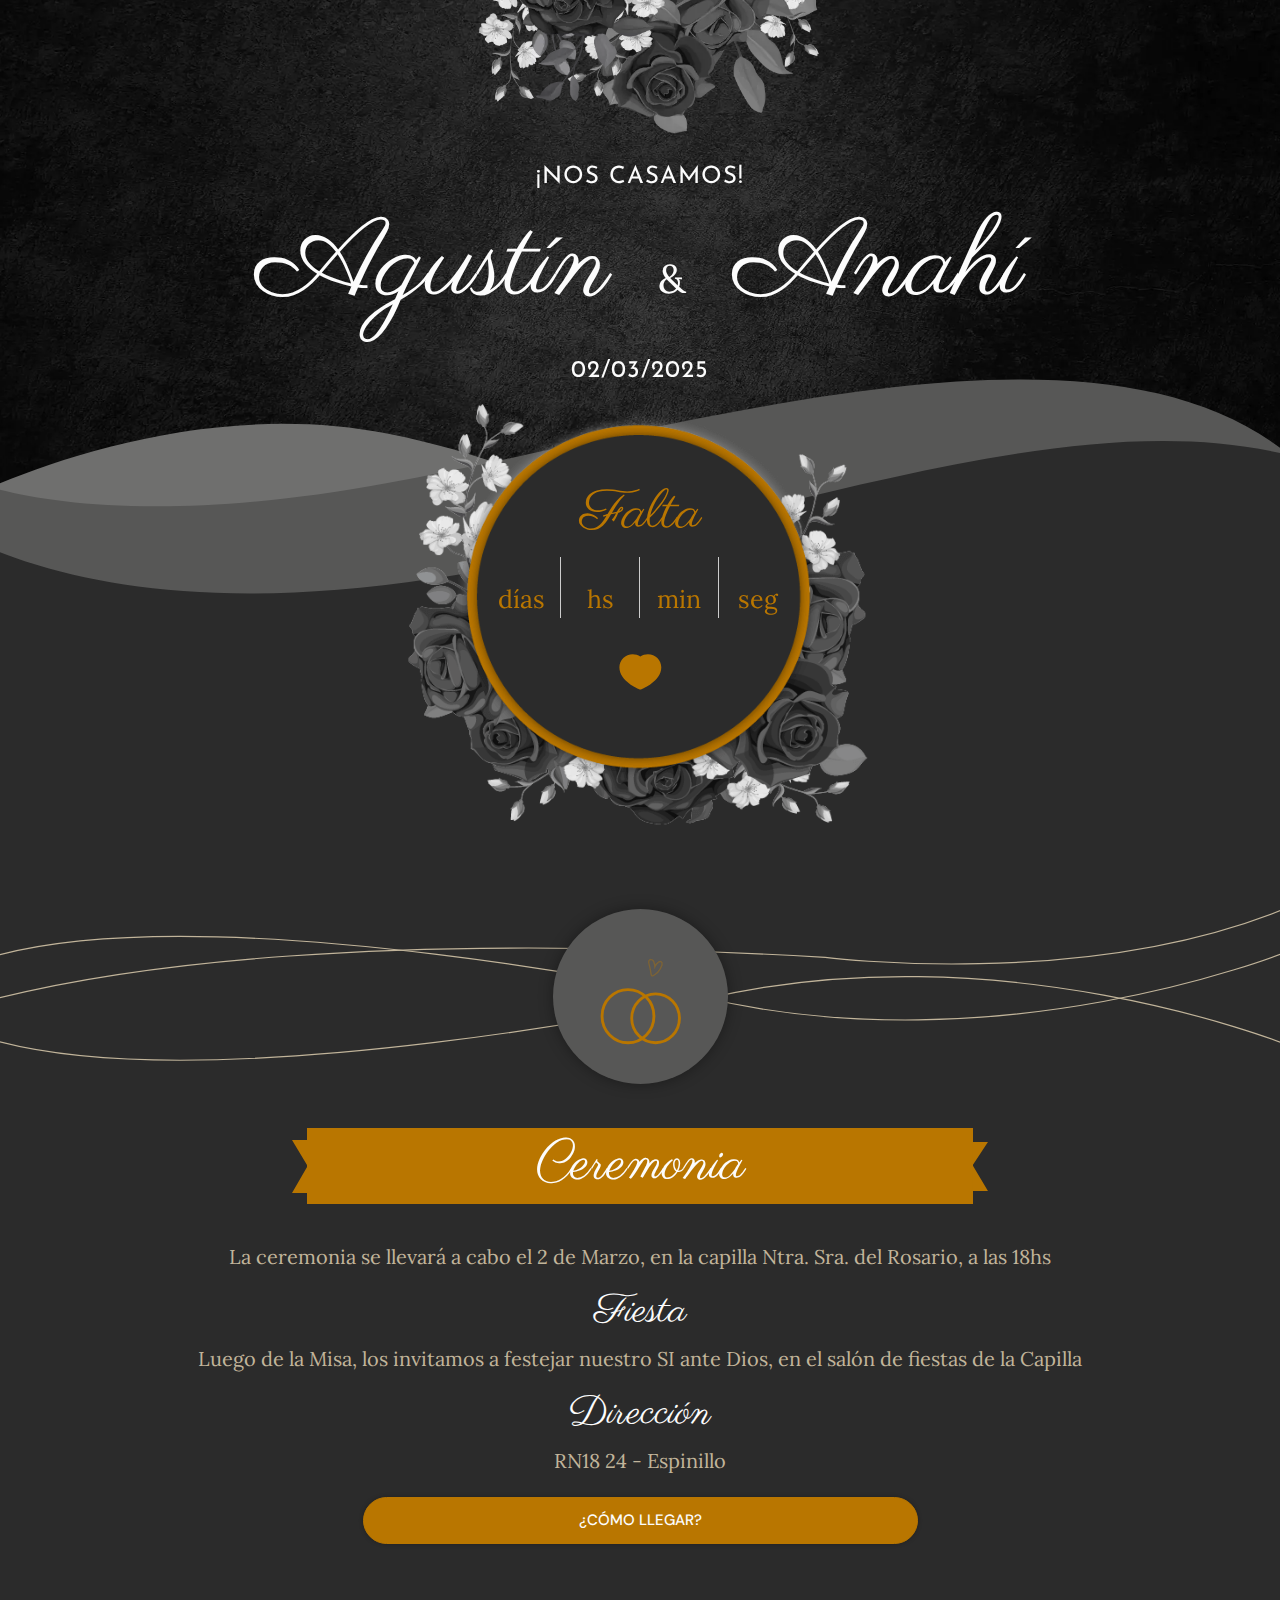
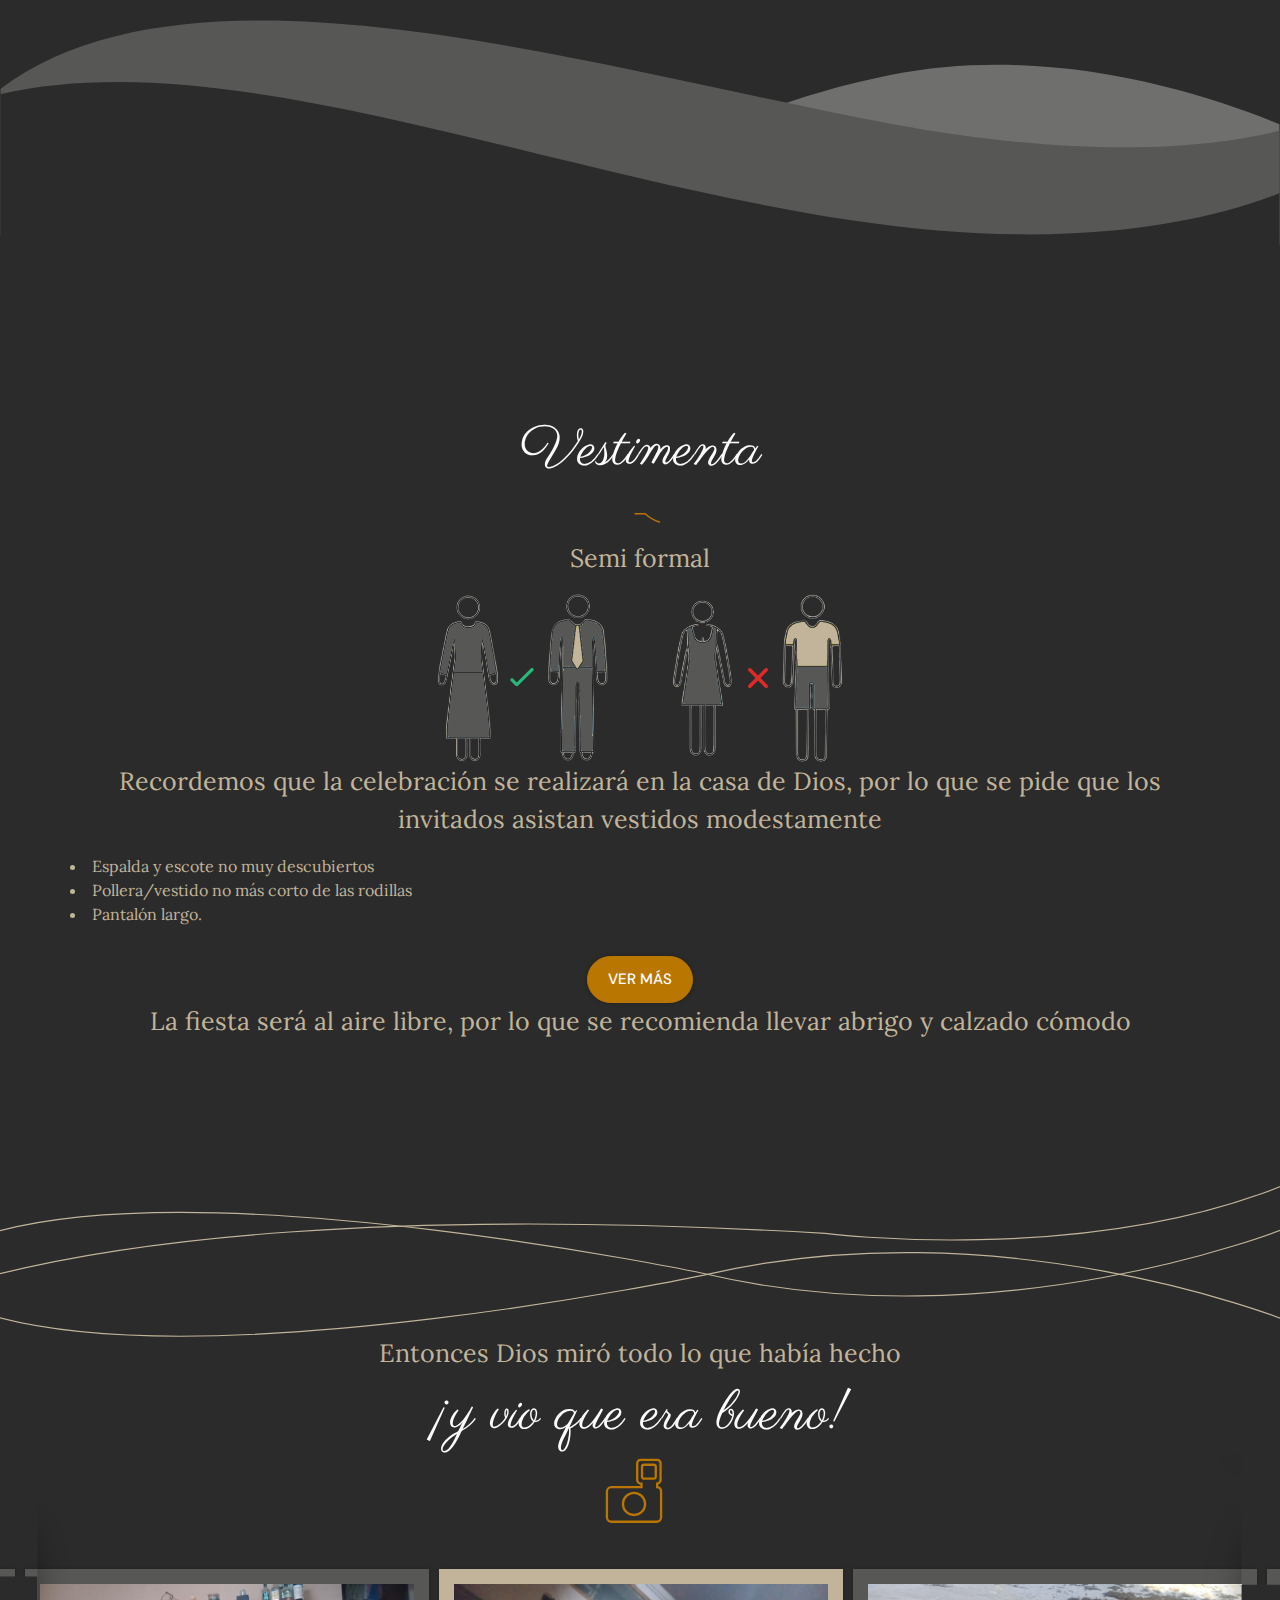
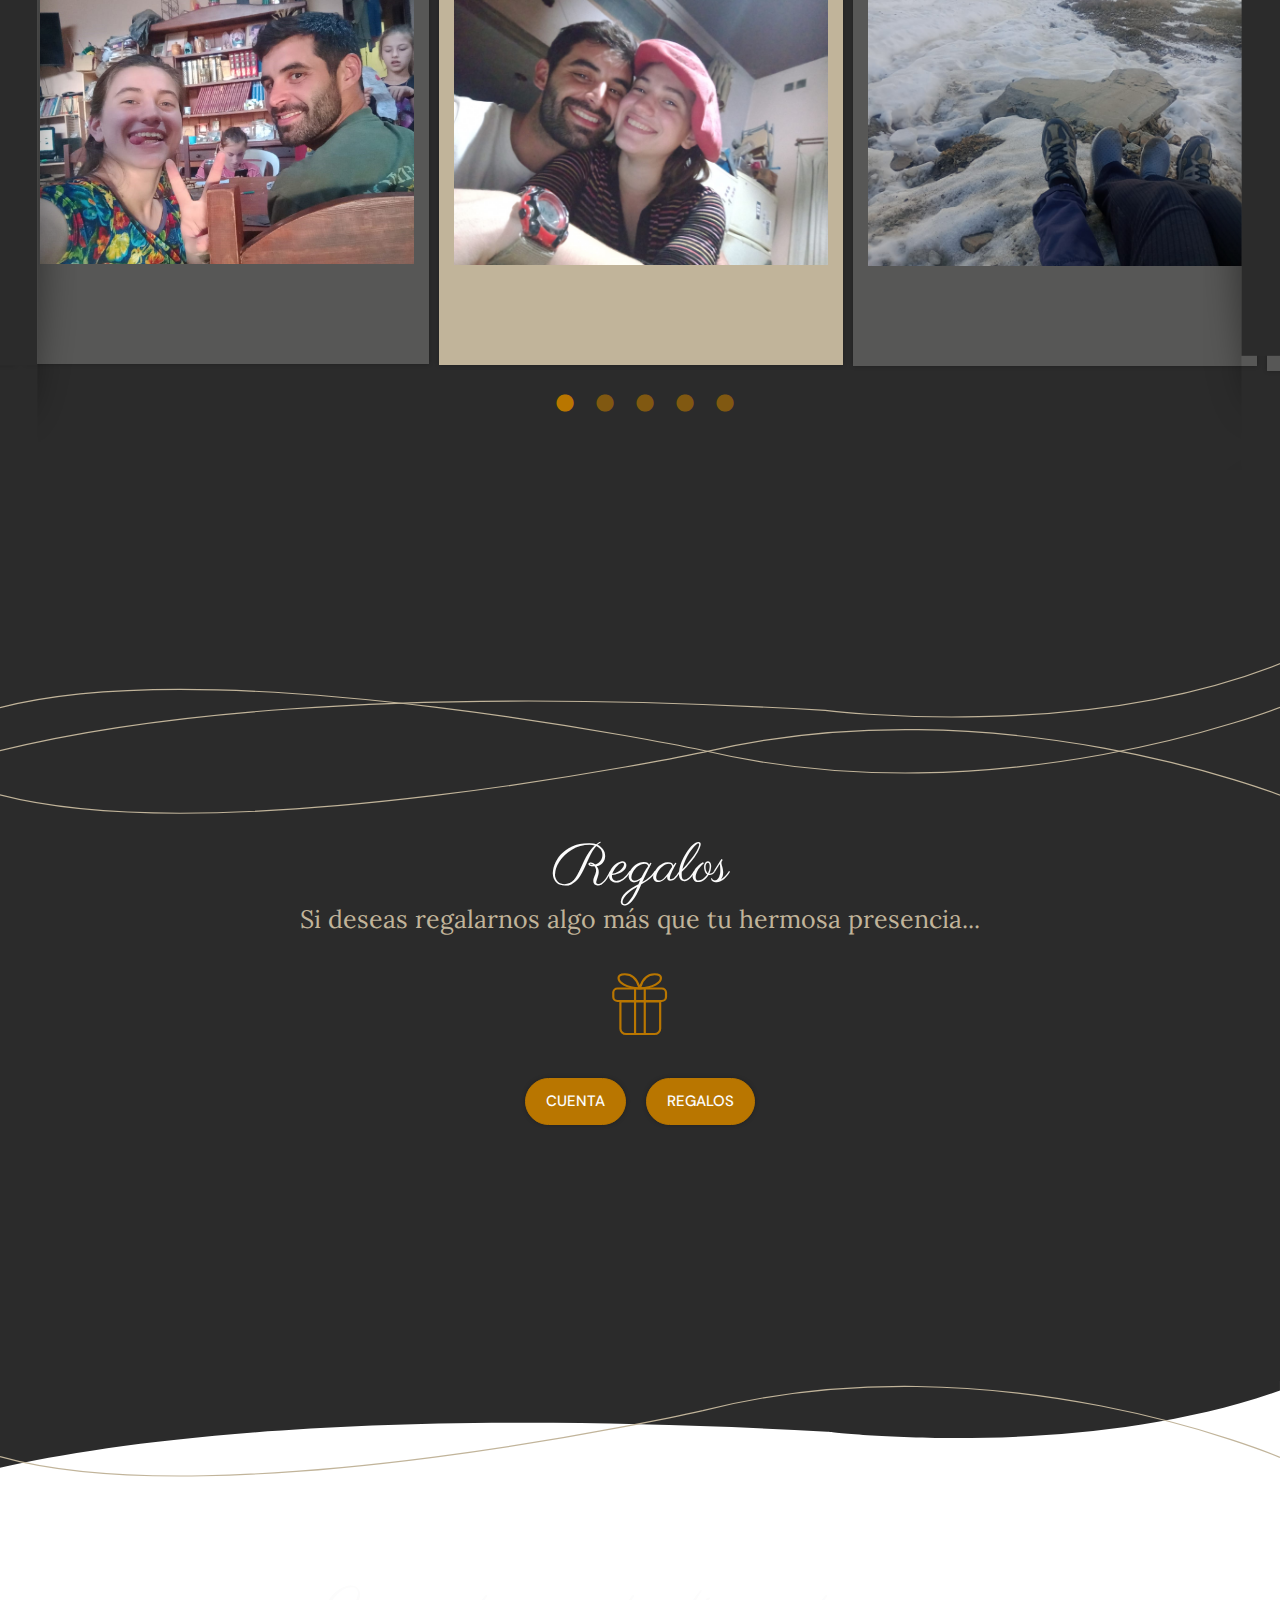
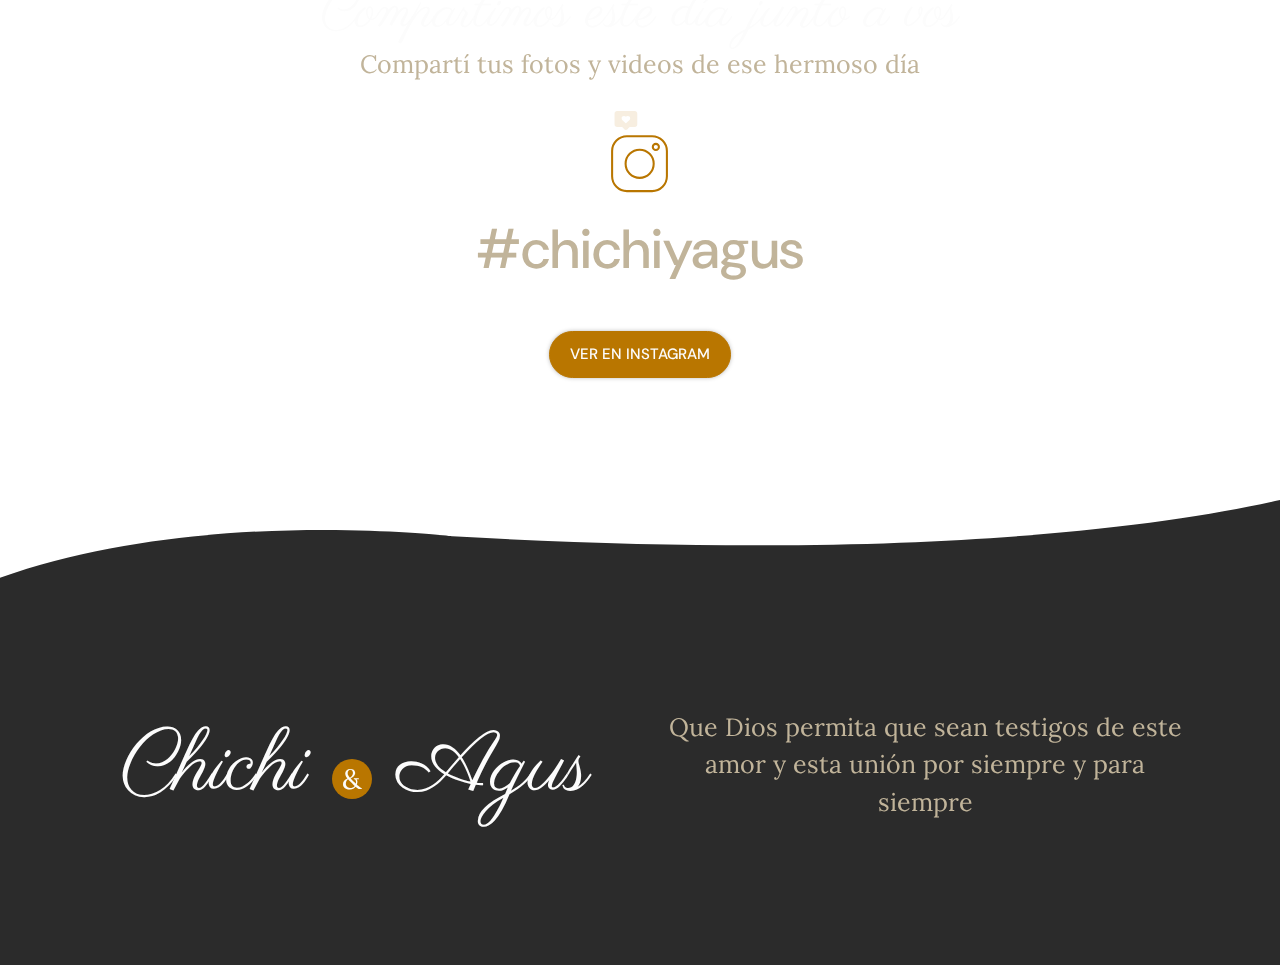
==== index.html @ f6ba988d "primerr commit" ====
<!DOCTYPE html>
<html lang="es-AR">
<meta http-equiv="content-type" content="text/html;charset=UTF-8" />

<head>

  <!-- Head -->
  <meta charset="UTF-8">

  <meta name="viewport" content="width=device-width, initial-scale=1.0, maximum-scale=1.0, user-scalable=0">

  <meta name="robots" content="noindex, nofollow" />

  <meta name="color-scheme" content="light only">

  <title>Casamiento Chichi y Agus</title>



  <!-- Listado de css con version dinamica segun modificacion de archivo -->
  <link rel='stylesheet' href='css/bootstrap.min.css' />
  <link rel='stylesheet' href='css/slick.css' />
  <link rel='stylesheet' href='css/slick-theme.css' />
  <link rel='stylesheet' href='css/jquery.fancybox.min.css' />
  <link rel='stylesheet' href='css/addEvent.css' />
  <link rel='stylesheet' href='css/aos.css' />
  <link rel='stylesheet' href='css/style.css' />
  <link rel='stylesheet' href='css/responsive.css' />

  <!-- Color para navegadores moviles -->
  <meta name="theme-color" content="#B97600">


  <!-- Fonts -->
  <link rel="preconnect" href="https://fonts.googleapis.com/">
  <link rel="preconnect" href="https://fonts.gstatic.com/" crossorigin>
  <link
    href="https://fonts.googleapis.com/css2?family=DM+Sans:wght@500&amp;family=Parisienne&amp;family=Lora&amp;display=swap"
    rel="stylesheet">
    <link href="https://fonts.googleapis.com/css2?family=Josefin+Sans:ital,wght@0,100..700;1,100..700&display=swap" rel="stylesheet">



  <!-- Favicons -->
  <link rel="shortcut icon" href="img/favicon.ico">
  <link rel="icon" sizes="16x16 32x32 64x64"
    href="img/favicon.ico">
  <link rel="icon" type="image/png" sizes="196x196"
    href="img/favicon-192.png">
  <link rel="icon" type="image/png" sizes="160x160"
    href="img/favicon-160.png">
  <link rel="icon" type="image/png" sizes="96x96"
    href="img/favicon-96.png">
  <link rel="icon" type="image/png" sizes="64x64"
    href="img/favicon-64.png">
  <link rel="icon" type="image/png" sizes="32x32"
    href="img/favicon-32.png">
  <link rel="icon" type="image/png" sizes="16x16"
    href="img/favicon-16.png">
  <link rel="apple-touch-icon" href="img/favicon-57.png">
  <link rel="apple-touch-icon" sizes="114x114"
    href="img/favicon-114.png">
  <link rel="apple-touch-icon" sizes="72x72"
    href="https://www.fixdate.io/modelo-invitacion/79/img/faviconit/favicon-72.png">
  <link rel="apple-touch-icon" sizes="144x144"
    href="https://www.fixdate.io/modelo-invitacion/79/img/faviconit/favicon-144.png">
  <link rel="apple-touch-icon" sizes="60x60"
    href="https://www.fixdate.io/modelo-invitacion/79/img/faviconit/favicon-60.png">
  <link rel="apple-touch-icon" sizes="120x120"
    href="https://www.fixdate.io/modelo-invitacion/79/img/faviconit/favicon-120.png">
  <link rel="apple-touch-icon" sizes="76x76"
    href="https://www.fixdate.io/modelo-invitacion/79/img/faviconit/favicon-76.png">
  <link rel="apple-touch-icon" sizes="152x152"
    href="https://www.fixdate.io/modelo-invitacion/79/img/faviconit/favicon-152.png">
  <link rel="apple-touch-icon" sizes="180x180"
    href="https://www.fixdate.io/modelo-invitacion/79/img/faviconit/favicon-180.png">
  <meta name="msapplication-TileColor" content="#FFFFFF">
  <meta name="msapplication-TileImage"
    content="https://www.fixdate.io/modelo-invitacion/79/img/faviconit/favicon-144.png">
  <meta name="msapplication-config"
    content="https://www.fixdate.io/modelo-invitacion/79/img/faviconit/browserconfig.xml">
</head>

<body>



  <!-- Loader -->
  <!-- START PRELOADER AREA-->
  <div class="preloader-area">

    <div class="d-flex justify-content-center align-items-center h-100">
      <div class="loader"></div>
    </div>

  </div>
  <!-- END PRELOADER AREA -->

  <!-- Portada -->
  <section class="portada">

    <picture>
      <source type="image/webp" srcset="img/Grupo01_a.webp">
      <source type="image/png" srcset="img/Grupo01_a.png">
      <img class="adorno adorno-1" data-aos="fade-down" data-aos-delay="300" data-aos-duration="1000"
        data-aos-once="false" src="img/Grupo01_a.png" alt="" loading="lazy">
    </picture>

    <picture>
      <source type="image/webp" srcset="img/Grupo01_b.webp">
      <source type="image/png" srcset="img/Grupo01_b.png">
      <img class="adorno adorno-2" data-aos="fade-down" data-aos-delay="450" data-aos-duration="1000"
        data-aos-once="false" src="img/Grupo01_b.png" alt="" loading="lazy">
    </picture>


    <picture>
      <source type="image/webp" srcset="img/Grupo01_c.webp">
      <source type="image/png" srcset="img/Grupo01_c.png">
      <img class="adorno adorno-3" data-aos="fade-down" data-aos-delay="650" data-aos-duration="1000"
        data-aos-once="false" src="img/Grupo01_c.png" alt="" loading="lazy">
    </picture>



    <div class="container">
      <div class="row d-flex justify-content-center align-items-center">

        <div class="content-portada text-center">


          <div class="box-nombres-fecha-portada">
            <h4 class="nos-casamos" style="margin-bottom: 20px;">
              ¡NOS CASAMOS!
            </h4>
            <!-- <span class="fecha">
              02.03.2025 </span> -->
            <h1>
              Agustín 
              <span>&</span>
              
              Anahí
            </h1>
            <!-- <div class="line"></div> -->
          </div>
          <div class="box-frase-portada">
            <span class="nos-casamos">02/03/2025</span>

          </div>

          <!-- <div class="box-frase-portada">
            <p>
              <img src="img/comilla-apertura.svg" alt=""> <br>

              Un gran poder, <br> conlleva una gran responsabilidad <br>
              
              <img src="img/comilla-cierre.svg" alt="">
            </p>
            <span style="color: white;">Tío Ben</span>
          </div>

          <div class="d-flex justify-content-center align-items-center">
            <div class="flecha-continuar"></div>
          </div> -->

          
        </div>

      </div>

    </div>
    
  </section>
  <!-- Cuenta Regresiva -->

  <section class="cuenta-regresiva">
    
    <div class="container">
      
      <div class="row d-flex justify-content-center align-items-center">
        
        <div class="box-aros d-flex justify-content-center align-items-center">
          
          <div class="box-circulo text-center">

            <span class="falta">Falta</span>

            <div id="reloj" class="reloj">

              <div id="dias" class="reloj-col">
                <span class="number"></span>
                <span class="time">días</span>
              </div>

              <div id="horas" class="reloj-col">
                <span class="number"></span>
                <span class="time">hs</span>
              </div>

              <div id="minutos" class="reloj-col">
                <span class="number"></span>
                <span class="time">min</span>
              </div>

              <div id="segundos" class="reloj-col no-border">
                <span class="number"></span>
                <span class="time">seg</span>
              </div>

              <div class="clearfix"></div>

            </div>


            <div class="d-flex justify-content-center align-items-center">

              <!-- Corazon -->
              <div class="corazon-falta"></div>

            </div>

          </div>
        </div>

      </div>
    </div>
  </section>
  <!-- Ceremonia - Fiesta-->
  <section class="ceremonia-fiesta">

    <picture>
      <source type="image/webp" srcset="img/Grupo02_a.webp">
      <source type="image/png" srcset="img/Grupo02_a.png">
      <img class="adorno adorno-1" data-aos="fade-right" data-aos-delay="300" data-aos-duration="1000"
        data-aos-once="false" src="img/Grupo02_a.png" alt="" loading="lazy">
    </picture>

    <picture>
      <source type="image/webp" srcset="img/Grupo02_b.webp">
      <source type="image/png" srcset="img/Grupo02_b.png">
      <img class="adorno adorno-2" data-aos="fade-right" data-aos-delay="450" data-aos-duration="1000"
        data-aos-once="false" src="img/Grupo02_b.png" alt="" loading="lazy">
    </picture>


    <picture>
      <source type="image/webp" srcset="img/Grupo02_c.webp">
      <source type="image/png" srcset="img/Grupo02_c.png">
      <img class="adorno adorno-3" data-aos="fade-right" data-aos-delay="650" data-aos-duration="1000"
        data-aos-once="false" src="img/Grupo02_c.png" alt="" loading="lazy">
    </picture>


    <div class="container">
      <div class="row">

        <div class="col-md-6 col-ceremonia text-center" style="max-width: 100%; flex: auto;">

          <div class="anim-anillos"></div>

          <br>

          <h3>
            Ceremonia </h3>

          <div class="info-col">

            <div class="info-box">
              <!-- <h6>Día</h6> -->
              <p>La ceremonia se llevará a cabo el 2 de Marzo, en la capilla Ntra. Sra. del Rosario, a las 18hs</p>

              <h6>Fiesta</h6>
              <p>Luego de la Misa, los invitamos a festejar nuestro SI ante Dios, en el salón de fiestas de la Capilla</p>
              
              <h6>Dirección</h6>
              <p>RN18 24 - Espinillo</p>
              <a target="_blank" href="https://maps.app.goo.gl/wssYA6xrcbsL2yEW6" data-evento="Ceremonia" class="boton modal-como-llegar">¿Cómo llegar?</a>
            </div>

          </div>

        </div>

        <!-- <div class=" col-md-6 col-fiesta text-center">

          <div class="anim-fiesta"></div>

          <br>

          <h3>
            Fiesta </h3>

          <div class="info-col">

            <div class="info-box">
              <h6>Día</h6>
              <p>Sábado 15 de Mayo - 20hs</p>
              <a href="#" class="boton addeventatc">
                <span class="nameBtn">Agendar</span>

                <span class="start">2024-10-10 17:20:54</span>
                <span class="end">2024-10-10 17:20:54</span>
                <span class="timezone">America/Argentina/Buenos_Aires</span>
                <span class="title">Boda de Chichi y Agus (Fiesta)</span>
              </a>
            </div>

            <div class="info-box">
              <h6>Lugar</h6>
              <p>Salon de fiestas Avril</p>
              <a href="#" data-evento="Fiesta" class="boton confirmar-asistencia">Confirmar asistencia</a>
            </div>

            <div class="info-box">
              <h6>Dirección</h6>
              <p>Av. Los Reartes 12 - BsAs</p>
              <a href="#" data-evento="Fiesta" class="boton modal-como-llegar">¿Cómo llegar?</a>
            </div>

          </div>

        </div> -->

      </div>
    </div>
  </section>
  <!-- VESTIMENTA -->
  <section class="regalos">

    <!-- <picture>
      <source type="image/webp" srcset="img/Grupo02_a.webp">
      <source type="image/png" srcset="img/Grupo02_a.png">
      <img class="adorno adorno-1" data-aos="fade-right" data-aos-delay="300" data-aos-duration="1000"
        data-aos-once="false" src="img/Grupo02_a.png" alt="" loading="lazy">
    </picture>

    <picture>
      <source type="image/webp" srcset="img/Grupo02_b.webp">
      <source type="image/png" srcset="img/Grupo02_b.png">
      <img class="adorno adorno-2" data-aos="fade-right" data-aos-delay="450" data-aos-duration="1000"
        data-aos-once="false" src="img/Grupo02_b.png" alt="" loading="lazy">
    </picture>

    <picture>
      <source type="image/webp" srcset="img/Grupo02_c.webp">
      <source type="image/png" srcset="img/Grupo02_c.png">
      <img class="adorno adorno-3" data-aos="fade-right" data-aos-delay="650" data-aos-duration="1000"
        data-aos-once="false" src="img/Grupo02_c.png" alt="" loading="lazy">
    </picture> -->

    <div class="container">
      <div class="row text-center d-flex justify-content-center align-items-center">

        <h2 class="title">Vestimenta</h2>
        <div class="w-100">

          <div class="anim-vestuario" style="width: 70px;margin: 5px auto 15px"></div>

        </div>
        <p class="subtitle">Semi formal</p>
          <div  >
            <img  src="img/mujer1.png" alt="" style="max-width: 10%; height: auto;">
            <img class="" src="img/check.svg" alt="" style="width: 40px;">
            <img  src="img/hombre1.png" alt="" style="max-width: 10%; height: auto;">
            
            <img  src="img/mujer2.png" alt="" style="max-width: 10%; height: auto;    margin-left: 60px;">
            <img class="" src="img/cross.svg" alt="" style="width: 40px;">
            <img  src="img/hombre2.png" alt="" style="max-width: 10%; height: auto;">
          </div>
        
        
        <p class="subtitle">Recordemos que la celebración se realizará en la casa de Dios, por lo que se pide que los invitados asistan vestidos modestamente</p>

        <!-- <div class="w-100">

          <div class="anim-vestuario" style="width: 70px;margin: 1px auto 40p"></div>

        </div> -->

        <br>
        <div style="display: contents;">
          <p class="subtitle" style="margin: 0px;display: list-item;list-style: disc;list-style-position: inside; text-align: justify;font-size: 16px;">Espalda y escote no muy descubiertos</p>
          <p class="subtitle" style="margin: 0px;display: list-item;list-style: disc;list-style-position: inside; text-align: justify;font-size: 16px;">Pollera/vestido no más corto de las rodillas</p>
          <p class="subtitle" style="margin: 0px;display: list-item;list-style: disc;list-style-position: inside; text-align: justify;font-size: 16px;">Pantalón largo.</p>
        </div>
        <br>

        <a href="#" class="boton modal-vestuario" style="margin-top: 30px;">Ver más</a>

        <p class="subtitle">La fiesta será al aire libre, por lo que se recomienda llevar abrigo y calzado cómodo
        </p>

      </div>
    </div>
  </section>
  <!-- Galeria-->
  

  <section class="galeria" style="padding-top: 150px; background: url(img/lineas01.svg) center 0 no-repeat var(--color-5);  padding-bottom: 20%;  position: relative;">
    <div class="container">

      <div class="row text-center d-flex justify-content-center align-items-center">

        <div class="content-galeria">

          <p class="subtitle">Entonces Dios miró todo lo que había hecho</p>
          <h2 class="title">¡y vio que era bueno!</h2>

          <div class="anim-galeria"></div>

        </div>

      </div>

    </div>

    <div class="content-fotos">

      <div class="shadow-left"></div>
      <div class="shadow-right"></div>

      <div class="carrusel">

        <div>
          <div class="polaroid">

            <a href="./img/Foto1.jpg" data-fancybox="galeria">
              <img src="./img/Foto1.jpg" alt="">
            </a>

          </div>
        </div>

        <div>
          <div class="polaroid">

            <a href="./img/Foto2.jpg" data-fancybox="galeria">
              <img src="./img/Foto2.jpg" alt="">
            </a>

          </div>
        </div>

        <div>
          <div class="polaroid">

            <a href="./img/Foto3.jpg" data-fancybox="galeria">
              <img src="./img/Foto3.jpg" alt="">
            </a>

          </div>
        </div>

        <div>
          <div class="polaroid">

            <a href="./img/Foto4.jpg" data-fancybox="galeria">
              <img src="./img/Foto4.jpg" alt="">
            </a>

          </div>
        </div>

        <div>
          <div class="polaroid">

            <a href="./img/Foto5.jpg" data-fancybox="galeria">
              <img src="./img/Foto5.jpg" alt="">
            </a>
          </div>
        </div>

      </div>

    </div>

  </section>
  <!-- Fiesta-->
  <!-- <section class="fiesta">

    <div class="container">
      <div class="row text-center d-flex justify-content-center align-items-center">


        <div class="col-md-12">
          <h2 class="title">Fiesta</h2>
          <p class="subtitle">Hagamos juntos una fiesta épica. Aquí algunos detalles a tener en cuenta.</p>
        </div>


        Canciones
        <div class="col-md-4 item-fiesta">


          <picture>
            <source type="image/webp" srcset="https://www.fixdate.io/modelo-invitacion/79/img/Grupo03.webp">
            <source type="image/png" srcset="https://www.fixdate.io/modelo-invitacion/79/img/Grupo03.png">
            <img class="adorno adorno-1" data-aos="fade-up" data-aos-delay="300" data-aos-duration="1000"
              data-aos-once="false" src="https://www.fixdate.io/modelo-invitacion/79/img/Grupo03.png" alt=""
              loading="lazy">
          </picture>


          <div class="w-100 content-item-fiesta d-flex flex-column justify-content-between align-items-center">



            <h3>Música</h3>

            <div class="d-flex justify-content-center align-items-center content-anim-fiesta">
              <div class="anim-musica"></div>
            </div>


            <p>
              ¿Cuál es la canción que no debe faltar en la PlayList de la fiesta? </p>

            <a href="#" class="boton sugerir-cancion">Sugerir canción</a>


          </div>

        </div>




        
        <div class="col-md-4 item-fiesta">

          <div class="w-100 content-item-fiesta d-flex flex-column justify-content-between align-items-center">

            <h3>Dress Code</h3>

            <div class="d-flex justify-content-center align-items-center content-anim-fiesta">
              <div class="anim-vestuario"></div>
            </div>

            <p>
              Una orientación para <br> tu vestuario </p>

            <a href="#" class="boton modal-vestuario">
              Ver más </a>

          </div>

        </div>




        
        <div class="col-md-4 item-fiesta">

          <div class="w-100 content-item-fiesta d-flex flex-column justify-content-between align-items-center">

            <h3>Tips y Notas</h3>


            <div class=" d-flex justify-content-center align-items-center content-anim-fiesta">
              <div class="anim-tips"></div>
            </div>


            <p>
              Información adicional <br> para tener en cuenta </p>


            <a href="#" class="boton  modal-tips">
              + Info </a>

          </div>

        </div>

      </div>
    </div>
  </section> -->

  
  <!-- Regalos-->
  <section class="regalos" style="background: url(img/lineas01.svg) center 0 no-repeat var(--color-5);  padding-bottom: 20%;  position: relative;">
    <picture>
      <source type="image/webp" srcset="img/Grupo02_a.webp">
      <source type="image/png" srcset="img/Grupo02_a.png">
      <img class="adorno adorno-1" data-aos="fade-right" data-aos-delay="300" data-aos-duration="1000"
        data-aos-once="false" src="img/Grupo02_a.png" alt="" loading="lazy">
    </picture>

    <picture>
      <source type="image/webp" srcset="img/Grupo02_b.webp">
      <source type="image/png" srcset="img/Grupo02_b.png">
      <img class="adorno adorno-2" data-aos="fade-right" data-aos-delay="450" data-aos-duration="1000"
        data-aos-once="false" src="img/Grupo02_b.png" alt="" loading="lazy">
    </picture>


    <picture>
      <source type="image/webp" srcset="img/Grupo02_c.webp">
      <source type="image/png" srcset="img/Grupo02_c.png">
      <img class="adorno adorno-3" data-aos="fade-right" data-aos-delay="650" data-aos-duration="1000"
        data-aos-once="false" src="img/Grupo02_c.png" alt="" loading="lazy">
    </picture>


    <div class="container">
      <div class="row text-center d-flex justify-content-center align-items-center">

        <h2 class="title">Regalos</h2>
        <p class="subtitle">Si deseas regalarnos algo más que tu hermosa presencia...</p>

        <div class="w-100">

          <div class="anim-regalos"></div>

        </div>

        <br>

        <a href="#" style="margin-right: 10px;" class="boton modal-cuenta">Cuenta</a> <a style="margin-left: 10px;" href="#" class="boton modal-regalos">Regalos</a>

      </div>
    </div>
  </section>
  <!-- Instagram-->
  <section class="instagram">


    <div class="container">
      <div class="row text-center d-flex justify-content-center align-items-center">

        <h2 class="title">Compartimos este día junto a vos</h2>
        <p class="subtitle">Compartí tus fotos y videos de ese hermoso día</p>

        <div class="w-100">

          <div class="anim-instagram"></div>

        </div>

        <div class="w-100">

          <a target="_blank" href="https://www.instagram.com/" class="hashtag">#chichiyagus</a>

        </div>

        <br>

        <a target="_blank" href="https://www.instagram.com/" class="boton">Ver en Instagram</a>

      </div>
    </div>
  </section>
  <!-- Footer-->
  <section class="footer">
    <div class="container">

      <div class="row">

        <div class="col-md-6 col-nombres-footer d-flex justify-content-end align-items-center">
          <h4>
            Chichi <span>&</span>
            Agus </h4>
            
        </div>

        <div class="col-md-6 col-acciones-footer d-flex justify-content-center align-items-center">
          <p class="subtitle" style="text-align: center">Que Dios permita que sean testigos de este amor y esta unión por siempre y para siempre
          </p>

        </div>

      </div>

    </div>
  </section>
  



  
  <!-- Modal vestuario-->
  <div id="modalVestuario" class="modal modal-card fade" tabindex="-1">
    <div class="modal-dialog modal-md modal-dialog-centered" style="min-height: calc(100% - -0.5rem)!important;">
      <div class="modal-content">

        <div class="img-top-modal d-flex justify-content-center align-items-start">

          <!-- Adornos -->
          <picture>
            <source type="image/webp" srcset="img/Grupo04.webp">
            <source type="image/png" srcset="img/Grupo04.png">
            <img class="adorno adorno-1" src="img/Grupo04.png" alt=""
              loading="">
          </picture>


          <button type="button" class="close" data-dismiss="modal" aria-label="Close">
            <span aria-hidden="true">&times;</span>
          </button>

          <div class="modal-icon">
            <img class="" src="img/vestuario.svg" alt="">
          </div>


        </div>



        <div >

          <h5 class="modal-title">Vestimenta</h5>

        </div>

        <div>

          <p>Una orientación para tu vestimenta</p>

        </div>
        <!-- <div class="slideshow-container"> -->
    
        <!-- <div class="mySlides">
          <img src="./img/vestimenta1.jpg" style="width:100%">
        </div>
        
        <div class="mySlides">
          <img src="./img/vestimenta2.jpg" style="width:100%">
        </div>
        
        <div class="mySlides">
          <img src="./img/vestimenta3.jpg" style="width:100%">
        </div>
        
        <a class="prev" onclick="plusSlides(-1)" style="display: ruby-text;color: white;">❮</a>
        <a class="next" onclick="plusSlides(1)" style="color: white;">❯</a>
        
        </div>
        <br>
        
        <div style="text-align:center">
          <span class="dot" onclick="currentSlide(1)"></span> 
          <span class="dot" onclick="currentSlide(2)"></span> 
          <span class="dot" onclick="currentSlide(3)"></span> 
        </div> -->

        <div class="carousel">
          <div class="carousel-images" id="carouselImages">
            <img src="./img/vestimenta1.jpg" alt="Imagen 1">
            <img src="./img/vestimenta2.jpg" alt="Imagen 2">
            <img src="./img/vestimenta3.jpg" alt="Imagen 3">
          </div>
          <button class="carousel-btn prev" onclick="prevSlide()">&#10094;</button>
          <button class="carousel-btn next" onclick="nextSlide()">&#10095;</button>
        </div>
			
			<script>
			  const carouselImages = document.getElementById('carouselImages');
        const totalImages = carouselImages.children.length;
        let currentIndex = 0;
        let autoSlideInterval;

        // Función para mostrar la imagen actual
        function updateSlide() {
          carouselImages.style.transform = `translateX(-${currentIndex * 100}%)`;
        }

        // Función para ir a la siguiente imagen
        function nextSlide() {
          currentIndex = (currentIndex + 1) % totalImages;
          updateSlide();
          resetAutoSlide();
        }

        // Función para ir a la imagen anterior
        function prevSlide() {
          currentIndex = (currentIndex - 1 + totalImages) % totalImages;
          updateSlide();
          resetAutoSlide();
        }

        // Configurar el auto-cambio cada 3 segundos
        function autoSlide() {
          autoSlideInterval = setInterval(nextSlide, 2000);
        }

        // Reiniciar el auto-cambio cuando se usa la navegación manual
        function resetAutoSlide() {
          clearInterval(autoSlideInterval);
          autoSlideInterval = setTimeout(autoSlide, 2000);
        }

        // Iniciar el auto-cambio cuando se carga la página
        window.onload = () => {
          autoSlide();
        };
			</script>
			<style>

				body {font-family: Verdana, sans-serif; margin:0}
				.mySlides {display: none}
				img {vertical-align: middle;}
				
				/* Slideshow container */
				.slideshow-container {
				  max-width: 1000px;
				  position: relative;
				  margin: auto;
				}
				
				/* Next & previous buttons */
				.prev, .next {
				  cursor: pointer;
				  position: absolute;
				  top: 50%;
				  width: auto;
				  padding: 16px;
				  margin-top: -22px;
				  color: white;
				  font-weight: bold;
				  font-size: 18px;
				  transition: 0.6s ease;
				  border-radius: 0 3px 3px 0;
				  user-select: none;
				}
				
				/* Position the "next button" to the right */
				.next {
				  right: 0;
				  border-radius: 3px 0 0 3px;
				}
				
				/* On hover, add a black background color with a little bit see-through */
				.prev:hover, .next:hover {
				  background-color: rgba(0,0,0,0.8);
				}
				
				
				/* The dots/bullets/indicators */
				.dot {
				  cursor: pointer;
				  height: 15px;
				  width: 15px;
				  margin: 0 2px;
				  background-color: #bbb;
				  border-radius: 50%;
				  display: inline-block;
				  transition: background-color 0.6s ease;
				}
				
				.active, .dot:hover {
				  background-color: #717171;
				}
				
				/* Fading animation */
				.fade {
				  animation-name: fade;
				  animation-duration: 1.5s;
				}
				
				@keyframes fade {
				  from {opacity: .4} 
				  to {opacity: 1}
				}
				
				/* On smaller screens, decrease text size */
				@media only screen and (max-width: 300px) {
				  .prev, .next,.text {font-size: 11px}
				}
				</style>

        <div class="modal-footer"></div>


      </div>
    </div>
  </div>
  
  <!-- Modal cuenta-->
  <div id="modalCuenta" class="modal modal-card fade" tabindex="-1">
    <div class="modal-dialog modal-md modal-dialog-centered">
      <div class="modal-content">

        <div class="img-top-modal d-flex justify-content-center align-items-start">

          <!-- Adornos -->
          <picture>
            <source type="image/webp" srcset="img/Grupo04.webp">
            <source type="image/png" srcset="img/Grupo04.png">
            <img class="adorno adorno-1" src="img/Grupo04.png" alt=""
              loading="">
          </picture>


          <button type="button" class="close" data-dismiss="modal" aria-label="Close">
            <span aria-hidden="true">&times;</span>
          </button>

          <div class="modal-icon">
            <img class="" src="img/regalos.svg" alt="">
          </div>

        </div>



        <div class="modal-header">

          <h5 class="modal-title">Cuenta</h5>

        </div>

        <div class="modal-body">
          <p>Germán Agustín Figueroa</p>
          <p>CVU: 0000003100026314248813</p>
          <p>Alias: FigueroaAgu</p>
          <p>CUIT/CUIL: 20405636108</p>
          <p>Mercado Pago</p>
          
        </div>

        <div class="modal-footer">
          <p>Muchas Gracias!</p>
        </div>


      </div>
    </div>
  </div>

  <!-- Modal regalos-->
  <div id="modalRegalos" class="modal modal-card fade" tabindex="-1">
    <div class="modal-dialog modal-md modal-dialog-centered" style="min-height: 120%!important;">
      <div class="modal-content">

        <div class="img-top-modal d-flex justify-content-center align-items-start">

          <!-- Adornos -->
          <picture>
            <source type="image/webp" srcset="img/Grupo04.webp">
            <source type="image/png" srcset="img/Grupo04.png">
            <img class="adorno adorno-1" src="img/Grupo04.png" alt=""
              loading="">
          </picture>


          <button type="button" class="close" data-dismiss="modal" aria-label="Close">
            <span aria-hidden="true">&times;</span>
          </button>

          <div class="modal-icon">
            <img class="" src="img/regalos.svg" alt="">
          </div>

        </div>



        <div class="modal-header">

          <p>Compartimos con ustedes esta lista de elementos que necesitamos para nuestro hogar. Aunque tenemos algunas preferencias de colores y estilos, confiamos en su buen gusto. Cualquier regalo será bienvenido y apreciado.</p>

        </div>

        <div class="modal-body">
          <!-- <div class="galleria-regalos">
            <a href="https://www.mercadolibre.com.ar/lavarropas-automatico-codini-ecowash-6010-inverter-6kgs-color-gris/p/MLA34121480#polycard_client=search-nordic&wid=MLA1693835446&sid=search&searchVariation=MLA34121480&position=6&search_layout=stack&type=product&tracking_id=f5f3fbe3-612e-46f2-b6b5-1254161f8c60" target="_blank" class="galleria-regalos-item">
              <img src="https://http2.mlstatic.com/D_NQ_NP_823035-MLA74718993100_032024-O.webp" alt="Imagen 1">
            </a>
            <a href="https://www.mercadolibre.com.ar/heladera-inverter-no-frost-midea-multi-door-470lts-color-inox/p/MLA19879254#polycard_client=search-nordic&wid=MLA1274267691&sid=search&searchVariation=MLA19879254&position=3&search_layout=stack&type=product&tracking_id=78a7459f-b0a8-4d19-8100-b506c73d45e6" target="_blank" class="galleria-regalos-item">
              <img src="https://http2.mlstatic.com/D_Q_NP_2X_753294-MLU75209236936_032024-V.webp" alt="Imagen 2">
            </a>
            <a href="https://articulo.mercadolibre.com.ar/MLA-619573247-box-6-cajones-base-somier-cajonera-cama-fabrica--_JM#polycard_client=search-nordic&position=51&search_layout=grid&type=item&tracking_id=3175adcf-56e4-4ce1-9d1c-3b869bc5e5f4" target="_blank" class="galleria-regalos-item">
              <img src="https://http2.mlstatic.com/D_Q_NP_2X_859623-MLA74040845987_012024-E.webp" alt="Imagen 3">
            </a>
            <a href="https://www.mercadolibre.com.ar/licuadora-3-hp-profesional-turboblender-76-jarra-2-lts-1500w-color-blanco/p/MLA6067541?pdp_filters=item_id:MLA921215050#wid=MLA921215050&sid=search&is_advertising=true&searchVariation=MLA6067541&position=2&search_layout=stack&type=pad&tracking_id=e27c23ab-e891-40f0-b7b0-5b778db804da&is_advertising=true&ad_domain=VQCATCORE_LST&ad_position=2&ad_click_id=YWMwMjBlNjUtMDM3OC00YmNhLTgyODktNDkxMDg1NDE4YmE5" target="_blank" class="galleria-regalos-item">
              <img src="https://http2.mlstatic.com/D_NQ_NP_852651-MLA47395159593_092021-O.webp" alt="Imagen 4">
            </a>
            <a href="https://articulo.mercadolibre.com.ar/MLA-1384718673-juego-vajilla-completo-x42-platos-compoteras-vasos-cubiertos-_JM?searchVariation=178565372410#polycard_client=search-nordic&searchVariation=178565372410&position=23&search_layout=grid&type=item&tracking_id=0c25b566-6840-487f-8cea-7f32210d3ed7" target="_blank" class="galleria-regalos-item">
              <img src="https://http2.mlstatic.com/D_Q_NP_2X_799969-MLA71262114954_082023-E.webp" alt="Imagen 5">
            </a>
            <a href="https://www.mercadolibre.com.ar/cafetera-express-digital-atma-pro-ceat5403gp-15-l/p/MLA27953621#polycard_client=search-nordic&wid=MLA1395508941&sid=search&searchVariation=MLA27953621&position=4&search_layout=stack&type=product&tracking_id=d83cb876-7a67-4bdb-8dc6-badd70175bdd" target="_blank" class="galleria-regalos-item">
              <img src="https://http2.mlstatic.com/D_NQ_NP_806406-MLU72892501896_112023-O.webp" alt="Imagen 6">
            </a>
           
          </div> -->
          <div class="lista-regalos" id="lista-regalos"></div>
        </div>

        <div class="modal-footer">
          <p>Muchas Gracias!</p>
        </div>


      </div>
    </div>
  </div>
  <!-- SCRIPTS LISTA DE REGALOS -->
  <script>
    // Función para cargar y mostrar los artículos desde el JSON
    async function loadRegalos() {
      try {
        // Cargar el archivo JSON
        const response = await fetch('regalos.json');
        const regalos = await response.json();

        // Seleccionar el contenedor donde se añadirán los artículos
        const listaDeRegalos = document.getElementById('lista-regalos');

        // Generar el HTML para cada artículo
        regalos.forEach(item => {
          const regaloElement = document.createElement('div');
          regaloElement.classList.add('regalo');

          regaloElement.innerHTML = `
		  	<a href="${item.url}" target="_blank">
            	<img src="${item.imagen}">
			</a>
            <div class="regalo-content">
              <p>${item.descripcion}</p>
            </div>
          `;

          // Añadir el artículo al contenedor
          listaDeRegalos.appendChild(regaloElement);
        });
      } catch (error) {
        console.error('Error al cargar los regalos:', error);
      }
    }

	// Llamar a la función al cargar la página
	document.addEventListener('DOMContentLoaded', loadRegalos);
  </script>

  <!-- Scripts -->
  <!-- Varaibles para JS desde config -->
  <script>
    // Idioma
    var langJs = "es"
    // Idioma js en MODELO e INVITACION
    var langJsVariante = "es-AR";

    // Mapas
    var latitudCeremonia = -31.787110082877295;
    var longitudCeremonia = -60.31040023797139;


  </script>


  <!-- Idioma por defecto js -->
  <script>
    var langDefault = 'es-AR';
  </script>



  <!-- // Consulto tipo de dispositivo -->
  <script>
    if (screen.width<=600) {
      var device = 'mobile';
    } else {
      var device = 'desktop';
    }
  </script>



  <!-- Lottie -->
  <script src="js/lottie_svg.min.js"></script>


  <!-- Animacion loader -->
  <script>
    let svgContainerLoader = document.querySelector('.loader');

    let animLoader = bodymovin.loadAnimation({
      wrapper: svgContainerLoader,
      animType: 'svg',
      loop: true,
      path: "img/loader.json"
    });
  </script>



  <!-- Soporte WEBP -->
  <script>
    function support_format_webp() {
      var elem = document.createElement('canvas');

      if (!!(elem.getContext && elem.getContext('2d'))) {
        // was able or not to get WebP representation
        return elem.toDataURL('image/webp').indexOf('data:image/webp') == 0;
      } else {
        // very old browser like IE 8, canvas not supported
        return false;
      }
    }
  </script>



  <!-- Listado de js con version dinamica segun modificacion de archivo -->
  <script type='text/javascript'
    src='js/es-AR.js'></script>
  <script type='text/javascript'
    src='js/jquery-3.5.1.min.js'></script>
  <script type='text/javascript' src='js/jquery.cookie.js'></script>
  <script type='text/javascript'
    src='js/noframework.waypoints.min.js'></script>
  <script type='text/javascript'
    src='js/parallax.min.js'></script>
  <script type='text/javascript'
    src='js/popper.min.js'></script>
  <script type='text/javascript'
    src='js/bootstrap.min.js'></script>
  <script type='text/javascript'
    src='js/slick.min.js'></script>
  <script type='text/javascript'
    src='js/jquery.fancybox.min.js'></script>
  <script type='text/javascript' src='js/aos.js'></script>
  <script type='text/javascript' src='js/scripts.js'></script>


  <!-- Loader -->
  <script>
    var prealoaderOption = $(window);

    prealoaderOption.on("load", function () {

      var preloader = $('.loader');
      var preloaderArea = $('.preloader-area');

      preloader.fadeOut(500);
      preloaderArea.delay(100).fadeOut(500);

      // Detengo animacion loader
      animLoader.destroy();

      // Cargo animacion AOS
      setTimeout(function () {
        AOS.init();
      }, 100);

    });
  </script>



  <!-- Animacion Cuenta Regresiva-->
  <script>
    let svgContainerCorazonFalta = document.querySelector('.corazon-falta');

    let animCorazonFalta = bodymovin.loadAnimation({
      wrapper: svgContainerCorazonFalta,
      animType: 'svg',
      loop: true,
      path: "img/cuenta-regresiva.json"
    });
  </script>



  <!-- Animacion Ceremonia -->
  <script>
    let svgContainerAnillos = document.querySelector('.anim-anillos');

    let animAnillos = bodymovin.loadAnimation({
      wrapper: svgContainerAnillos,
      animType: 'svg',
      loop: true,
      path: "img/ceremonia.json"
    });

    animAnillos.play();
  </script>


  <!-- Animacion Galeria -->
  <script>
    let svgContainerGaleria = document.querySelector('.anim-galeria');

    let animGaleria = bodymovin.loadAnimation({
      wrapper: svgContainerGaleria,
      animType: 'svg',
      loop: true,
      path: "img/galeria.json"
    });

    animGaleria.play();
  </script>



  <!-- Animacion Vestuario -->
  <script>
    let svgContainerVestuario = document.querySelector('.anim-vestuario');

    let animVestuario = bodymovin.loadAnimation({
      wrapper: svgContainerVestuario,
      animType: 'svg',
      loop: true,
      path: "img/vestuario.json"
    });

    animVestuario.play();
  </script>




  <!-- Animacion Fiesta -->
  <script>
    let svgContainerFiesta = document.querySelector('.anim-fiesta');

    let animFiesta = bodymovin.loadAnimation({
      wrapper: svgContainerFiesta,
      animType: 'svg',
      loop: true,
      path: "img/fiesta.json"
    });

    animFiesta.play();
  </script>


  <!-- Animacion Regalos -->
  <script>
    let svgContainerRegalos = document.querySelector('.anim-regalos');

    let animRegalos = bodymovin.loadAnimation({
      wrapper: svgContainerRegalos,
      animType: 'svg',
      loop: true,
      path: "img/regalos.json"
    });

    animRegalos.play();
  </script>



  <!-- Animacion Instagram -->
  <script>
    let svgContainerInstagram = document.querySelector('.anim-instagram');

    let animInstagram = bodymovin.loadAnimation({
      wrapper: svgContainerInstagram,
      animType: 'svg',
      loop: true,
      path: "img/instagram.json"
    });

    animInstagram.play();
  </script>


  <!-- Opciones Carrusel Galeria -->
  <script>
    $('.carrusel').slick({
      lazyLoad: 'ondemand',
      autoplay: true,
      autoplaySpeed: 2000,
      centerMode: true,
      dots: true,
      centerPadding: '20px',
      slidesToShow: 3,
      prevArrow: false,
      nextArrow: false,
      responsive: [{
        breakpoint: 768,
        settings: {
          arrows: false,
          centerMode: true,
          centerPadding: '40px',
          slidesToShow: 3
        }
      },
      {
        breakpoint: 480,
        settings: {
          arrows: false,
          centerMode: true,
          centerPadding: '40px',
          slidesToShow: 1
        }
      }
      ]
    });
  </script>



  <!-- Cuenta regresiva -->
  <script>
    // Set the date we're counting down to
    var countDownDate = new Date('2025/03/02 18:00:00').getTime();
   
    // Update the count down every 1 second
    var x = setInterval(function () {

      // Get today's date and time
      var now = new Date().getTime();

      // Find the distance between now and the count down date
      var distance = countDownDate - now;

      // Time calculations for days, hours, minutes and seconds
      var days = Math.floor(distance / (1000 * 60 * 60 * 24));
      var hours = Math.floor((distance % (1000 * 60 * 60 * 24)) / (1000 * 60 * 60));
      var minutes = Math.floor((distance % (1000 * 60 * 60)) / (1000 * 60));
      var seconds = Math.floor((distance % (1000 * 60)) / 1000);

      // Display the result in the element with id="demo"
      // document.getElementById("reloj").innerHTML = days + " días " + hours + "hs " +
      //   minutes + "m " + seconds + "s ";

      $("#dias .number").text(days);
      $("#horas .number").text(hours);
      $("#minutos .number").text(minutes);
      $("#segundos .number").text(seconds);



      // If the count down is finished, write some text
      if (distance < 0) {
        clearInterval(x);
        document.getElementById("reloj").innerHTML = '<p class="fin-cuenta">' +
          lang_textoFinalCuentaRegresiva + '</p>';
        $('.falta').text('');
      }
    }, 1000);
  </script>



  <!-- Modal Vestuario -->
  <script>
    // Abrir modal
    $('body').on('click', 'a.modal-vestuario', function (e) {

      e.preventDefault();

      $('#modalVestuario').modal({
        backdrop: 'static'
      })

    });
  </script>





  <!-- Modal regalos -->
  <script>
    // Abrir modal
    $('body').on('click', 'a.modal-regalos', function (e) {

      e.preventDefault();

      $('#modalRegalos').modal({
        backdrop: 'static'
      })

    });

    $('body').on('click', 'a.modal-cuenta', function (e) {

      e.preventDefault();

      $('#modalCuenta').modal({
        backdrop: 'static'
      })

    });
  </script>



  <!-- Instagram parallax -->
  <script>
    // Si el ancho es de Telefono
    if ($(window).width() < 768) {

      // Aceptar webp?
      if (support_format_webp()) {
        var imageInstagramParallax = 'img/fondo-mobile.webp';
      } else {
        var imageInstagramParallax = 'img/fondo-mobile.jpg';
      }

    } else {

      // Aceptar webp?
      if (support_format_webp()) {
        var imageInstagramParallax = 'img/fondo.webp';
      } else {
        var imageInstagramParallax = 'img/fondo.jpg';
      }

    }

    $('.instagram').parallax({
      imageSrc: imageInstagramParallax
    });
  </script>



  <!-- Portada parallax -->
  <script>
    if (device == 'mobile' || $(window).width() < 768) {

      // Aceptar webp?
      if (support_format_webp()) {
        var imageParallax = 'img/fondo-mobile.webp';
      } else {
        var imageParallax = 'img/fondo-mobile.jpg';
      }

    } else {

      // Aceptar webp?
      if (support_format_webp()) {
        var imageParallax = 'img/fondo.webp';
      } else {
        var imageParallax = 'img/fondo.jpg';
      }

    }

    $('.portada').parallax({
      imageSrc: imageParallax
    });
  </script>



</body>


</html>
---- css/addEvent.css ----
.addeventatc {
    display: inline-block;
    position: relative;
    z-index: 0;
    color: #000 !important;
    font-weight: 600;
    line-height: 100%;
    background: transparent;
    font-size: 16px;
    text-decoration: none;
    border: none;
    padding: 0;
    -webkit-border-radius: 3px;
    border-radius: 3px;
    cursor: pointer;
    -webkit-font-smoothing: antialiased !important;
    outline:none;
    text-shadow: 1px 1px 1px rgba(0, 0, 0, 0.004);
    -webkit-user-select: none;
    -webkit-tap-highlight-color: rgba(0, 0, 0, 0);
    /* box-shadow: 0 0 0 0.5px rgba(50, 50, 93, 0.17), 0 2px 5px 0 rgba(50, 50, 93, 0.1), 0 1px 1.5px 0 rgba(0, 0, 0, 0.07), 0 1px 2px 0 rgba(0, 0, 0, 0.08), 0 0 0 0 transparent !important; */
    background-image: url(https://www.addevent.com/gfx/icon-calendar-t5.png), url(https://www.addevent.com/gfx/icon-calendar-t1.svg), url(https://www.addevent.com/gfx/icon-apple-t5.svg),
        url(https://www.addevent.com/gfx/icon-facebook-t5.svg), url(https://www.addevent.com/gfx/icon-google-t5.svg), url(https://www.addevent.com/gfx/icon-office365-t5.svg), url(https://www.addevent.com/gfx/icon-outlook-t5.svg),
        url(https://www.addevent.com/gfx/icon-outlookcom-t5.svg), url(https://www.addevent.com/gfx/icon-yahoo-t5.svg);
    background-position: -9999px -9999px;
    background-repeat: no-repeat;
}
.addeventatc:hover {
    background-color: #fafafa;
    color: #000;
    text-decoration: none;
}
.addeventatc:active {
    border-width: 2px 1px 0px 1px;
}
.addeventatc-selected {
    background-color: #f9f9f9;
}
.addeventatc .addeventatc_icon {
    /* width: 18px;
    height: 18px;
    position: absolute;
    z-index: 1;
    left: 12px;
    top: 10px;
    background: url(https://www.addevent.com/gfx/icon-calendar-t1.svg) no-repeat;
    background-size: 18px 18px; */
    display: none;
}
.addeventatc .start,
.addeventatc .end,
.addeventatc .timezone,
.addeventatc .title,
.addeventatc .description,
.addeventatc .location,
.addeventatc .organizer,
.addeventatc .organizer_email,
.addeventatc .facebook_event,
.addeventatc .all_day_event,
.addeventatc .date_format,
.addeventatc .alarm_reminder,
.addeventatc .recurring,
.addeventatc .attendees,
.addeventatc .calname,
.addeventatc .uid,
.addeventatc .sequence,
.addeventatc .status,
.addeventatc .method,
.addeventatc .client,
.addeventatc .transp {
    display: none !important;
}
.addeventatc br {
    display: none;
}
.addeventatc_dropdown {
    width: 230px;
    position: absolute;
    padding: 6px 0px 0px 0px;
    font-family: "Open Sans", Roboto, "Helvetica Neue", Helvetica, Optima, Segoe, "Segoe UI", Candara, Calibri, Arial, sans-serif;
    color: #000 !important;
    font-weight: 600;
    line-height: 100%;
    background: #fff;
    font-size: 15px;
    text-decoration: none;
    text-align: left;
    margin-left: -1px;
    display: none;
    -moz-border-radius: 3px;
    -webkit-border-radius: 3px;
    -webkit-box-shadow: rgba(0, 0, 0, 0.4) 0px 10px 26px;
    -moz-box-shadow: rgba(0, 0, 0, 0.4) 0px 10px 26px;
    box-shadow: rgba(0, 0, 0, 0.4) 0px 10px 26px;
    transform: scale(0.98, 0.98) translateY(5px);
    opacity: 0.5;
    z-index: -1;
    transition: transform 0.15s ease;
    -webkit-user-select: none;
    -webkit-tap-highlight-color: rgba(0, 0, 0, 0);
}
.addeventatc_dropdown.topdown {
    transform: scale(0.98, 0.98) translateY(-5px) !important;
}
.addeventatc_dropdown span {
    display: block;
    line-height: 100%;
    background: #fff;
    text-decoration: none;
    cursor: pointer;
    font-size: 15px;
    color: #333;
    font-weight: 600;
    padding: 14px 10px 14px 55px;
    margin: -2px 0px;
}
.addeventatc_dropdown span:hover {
    background-color: #f4f4f4;
    color: #000;
    text-decoration: none;
    font-size: 15px;
}
.addeventatc_dropdown em {
    color: #999 !important;
    font-size: 12px !important;
    font-weight: 400;
}
.addeventatc_dropdown .frs a {
    background: #fff;
    color: #cacaca !important;
    cursor: pointer;
    font-size: 9px !important;
    font-style: normal !important;
    font-weight: 400 !important;
    line-height: 110% !important;
    padding-left: 10px;
    position: absolute;
    right: 10px;
    text-align: right;
    text-decoration: none;
    top: 5px;
    z-index: 101;
}
.addeventatc_dropdown .frs a:hover {
    color: #999 !important;
}
.addeventatc_dropdown .ateappleical {
    background: url(https://www.addevent.com/gfx/icon-apple-t5.svg) 18px 40% no-repeat;
    background-size: 22px 100%;
}
.addeventatc_dropdown .ategoogle {
    background: url(https://www.addevent.com/gfx/icon-google-t5.svg) 18px 50% no-repeat;
    background-size: 22px 100%;
}
.addeventatc_dropdown .ateoffice365 {
    background: url(https://www.addevent.com/gfx/icon-office365-t5.svg) 19px 50% no-repeat;
    background-size: 18px 100%;
}
.addeventatc_dropdown .ateoutlook {
    background: url(https://www.addevent.com/gfx/icon-outlook-t5.svg) 18px 50% no-repeat;
    background-size: 22px 100%;
}
.addeventatc_dropdown .ateoutlookcom {
    background: url(https://www.addevent.com/gfx/icon-outlookcom-t5.svg) 18px 50% no-repeat;
    background-size: 22px 100%;
}
.addeventatc_dropdown .ateyahoo {
    background: url(https://www.addevent.com/gfx/icon-yahoo-t5.svg) 18px 50% no-repeat;
    background-size: 22px 100%;
}
.addeventatc_dropdown .atefacebook {
    background: url(https://www.addevent.com/gfx/icon-facebook-t5.svg) 18px 50% no-repeat;
    background-size: 22px 100%;
}
.addeventatc_dropdown .copyx {
    height: 21px;
    display: block;
    position: relative;
    cursor: default;
}
.addeventatc_dropdown .brx {
    height: 1px;
    overflow: hidden;
    background: #e8e8e8;
    position: absolute;
    z-index: 100;
    left: 10px;
    right: 10px;
    top: 9px;
}
.addeventatc_dropdown.addeventatc-selected {
    opacity: 1;
    transform: scale(1, 1) translateY(0px);
    z-index: 99999999;
}
.addeventatc_dropdown.topdown.addeventatc-selected {
    transform: scale(1, 1) translateY(0px) !important;
}
.addeventatc_dropdown .drop_markup {
    background-color: #f4f4f4;
}
---- css/style.css ----
/* LISTA DE REGALOS */

.lista-regalos {
  width: 100%;
  max-width: 800px;
}

.regalo {
  display: flex;
  background-color: white;
  margin-bottom: 15px;
  border-radius: 8px;
  overflow: hidden;
  box-shadow: 0 4px 10px rgba(0, 0, 0, 0.1);
  transition: transform 0.3s ease;
}

.regalo:hover {
  transform: scale(1.02);
}

.regalo img {
  width: 150px;
  height: 150px;
  object-fit: contain;
}

.regalo-content {
  padding: 15px;
  display: flex;
  flex-direction: column;
  justify-content: center;
}

.regalo-content h2 {
  font-size: 1.5em;
  margin-bottom: 10px;
}

.regalo-content p {
  color: #666;
  line-height: 1.5;
  font-size: 20px;
  font-weight: 400;
  font-family: "Josefin Sans", sans-serif;
}

@media (max-width: 600px) {
  /* .regalo {
    flex-direction: column;
    align-items: center;
    text-align: center;
  } */

  /* .regalo img {
    width: auto;
    height: auto;
  } */

  /* .regalo-content {
    padding: 20px;
  } */
}
/* -------------- */
/* GRILLA DE IMAGENES DE REGALOS */
.galleria-regalos {
  display: grid;
  grid-template-columns: repeat(auto-fill, minmax(130px, 1fr));
  gap: 15px;
  width: 100%;
  max-width: 1000px;
}

.galleria-regalos-item {
  position: relative;
  overflow: hidden;
  border-radius: 8px;
  transition: transform 0.3s ease;
  box-shadow: 0 4px 10px rgba(0, 0, 0, 0.2);
  width: 100%;
  height: 200px; /* Altura fija para todas las imágenes */
}

.galleria-regalos-item img {
  width: 100%;
  height: 100%;
  object-fit: cover;
  transition: transform 0.3s ease;
}


.galleria-regalos-item:hover img {
  transform: scale(1.1);
}

.galleria-regalos-item:hover {
  transform: scale(1.05);
}
/* ------------------ */

/* CAROUCEL DE IMAGENES DE VESTIMENTA */
.carousel {
  position: relative;
  width: 100%;
  max-width: 600px;
  overflow: hidden;
  border-radius: 8px;
  box-shadow: 0 4px 10px rgba(0, 0, 0, 0.2);
}

.carousel-images {
  display: flex;
  transition: transform 0.5s ease;
}

.carousel-images img {
  width: 100%;
  flex-shrink: 0;
}

.carousel-btn {
  position: absolute;
  top: 50%;
  transform: translateY(-50%);
  background-color: rgba(0, 0, 0, 0.5);
  color: white;
  border: none;
  padding: 10px;
  cursor: pointer;
  font-size: 24px;
}

.prev {
  left: 10px;
}

.next {
  right: 10px;
}
/* ------------------------------ */


@media(max-width:648px){
  .parallax-window{
    background-image: url("img/fondo-mobile.jpg") !important;
    background-attachment: fixed !important;
  }
}
.nos-casamos{
  color: #fcfcfc;
  font-family: "Josefin Sans", sans-serif;
  font-size: 24px;
  font-weight: 400;
  text-transform: uppercase;
  letter-spacing: 1px;
  line-height: 1.2em;
}
/* Generales */

:root {


  /* Colores */
  --color-1: #fcfcfc;
  --color-2: #B97600;
  --color-3: #727272;
  --color-4: #575756;
  --color-5: #2b2b2b;
  --color-6: #c1b49a;

  /* Fuentes */
  --fuente-1: 'Parisienne', cursive;
  --fuente-2: 'Lora', serif;
  --fuente-3: 'DM Sans', sans-serif;

  /* Grosor de fuente */
  --weight-font-regular: 400;
  --weight-font-medium: 500;

}


/* Scroll */

::-webkit-scrollbar {
  width: 10px;
  height: 10px;
}

::-webkit-scrollbar-track {
  background: var(--color-4);
  border-radius: 10px;
}

::-webkit-scrollbar-thumb {
  border-radius: 10px;
  background: var(--color-2);
}

::-webkit-scrollbar-thumb:hover {
  background: var(--color-1);
}

/* / Scroll */

.custom-control-label::before {
  height: 20px;
  width: 20px;
}

.custom-control-label::after {
  height: 20px;
  width: 20px;
}

.custom-control-input:checked~.custom-control-label::before {
  color: var(--color-3);
  border-color: var(--color-3);
  background-color: var(--color-2);
  outline: none;
}

.custom-control-input:focus~.custom-control-label::before {
  box-shadow: none !important;
}

.fancybox-bg {
  background-color: var(--color-3) !important;
}

.boton {
  font-family: var(--fuente-3);
  font-weight: var(--weight-font-medium);
  background: var(--color-2);
  border: 1px solid var(--color-2);
  color: var(--color-1);
  text-transform: uppercase;
  border-radius: 50px;
  line-height: 15px;
  font-size: 15px;
  padding: 15px 20px;

  -webkit-box-shadow: 0px 0px 5px -1px rgba(0, 0, 0, 0.40);
  -moz-box-shadow: 0px 0px 5px -1px rgba(0, 0, 0, 0.40);
  box-shadow: 0px 0px 5px -1px rgba(0, 0, 0, 0.40);

  -webkit-transition: all 0.5s 0s ease;
  -moz-transition: all 0.5s 0s ease;
  -o-transition: all 0.5s 0s ease;
  transition: all 0.5s 0s ease;
}

.boton:hover {
  background: var(--color-5);
  color: var(--color-2);
  border: 1px solid var(--color-2);
  text-decoration: none;
}

.title {
  font-family: var(--fuente-1);
  font-weight: var(--weight-font-medium);
  color: var(--color-1);
  width: 100%;
  display: inline-block;
  font-size: 55px;
  line-height: 55px;
  margin-bottom: 5px;
}

.subtitle {
  font-family: var(--fuente-2);
  font-weight: var(--weight-font-regular);
  color: var(--color-6);
  width: 100%;
  display: inline-block;
  font-size: 25px;
}

ul {
  list-style: none;
  padding: 0;
}


a {
  -webkit-transition: all 0.5s 0s ease;
  -moz-transition: all 0.5s 0s ease;
  -o-transition: all 0.5s 0s ease;
  transition: all 0.5s 0s ease;
}

span#error-form {
  color: red;
  font-size: 13px;
}

/* Fondo modales */

.modal-backdrop {
  background-color: var(--color-5);
  opacity: 0.95 !important;
}

.backdrop-modal-musica .modal-backdrop {
  background-color: var(--color-5);
  opacity: 1 !important;
}

.modal-body {
  flex: inherit;
}

.modal-transparent .modal-content {
  background: transparent;
  border: none;
}

.modal-transparent .close {
  color: var(--color-3);
  text-shadow: none;
  opacity: 1;
  position: absolute;
  right: 35px;
  outline: none;
  padding: 0;
}

.modal-transparent .modal-header,
.modal-transparent .modal-footer {
  border: none;
  padding: 0;
}

.modal-transparent .modal-header h3 {
  color: var(--color-1);
  text-align: center;
  width: 100%;
  font-family: var(--fuente-3);
  font-weight: var(--weight-font-regular);
}

.modal-transparent .boton {
  padding: 15px 50px;
}



/* Cambio de idiomas / paises */

.flags-laguages li a {
  display: inline-block;
  width: 35px;
  height: 35px;
  -webkit-border-radius: 20px;
  -moz-border-radius: 20px;
  border-radius: 20px;
  margin: 10px 8px;
  border: 2px solid var(--color-6);
}

.flags-laguages li a:hover {
  border: 2px solid var(--color-2);
}

.flags-laguages a.reset-lang {
  width: 100%;
  text-align: center;
  color: var(--color-5);
  display: inline-block;
  font-size: 14px;
  margin-top: 30px;
}

.flags-laguages a.reset-lang:hover {
  text-decoration: underline;
}

.flags-laguages a.reset-lang img {
  width: 22px;
  height: auto;
  margin-right: 5px;
}



/* Loader */

.preloader-area {
  position: fixed;
  background: var(--color-5);
  z-index: 11000;
  height: 100%;
  width: 100%;
  overflow: hidden;
}

.preloader-area .loader {
  width: 120px;
}

/* ---------- */


/* Portada */
section.portada {
  width: 100%;
  /* padding-bottom: 200px; */
  background-size: cover;
  color: var(--color-5);
  position: relative;
}

section.portada::before {
  content: "";
  position: absolute;
  width: 100%;
  height: 100%;
  background-color: rgba(74, 79, 96, 0);
  z-index: 0;
  top: 0;
  left: 0;
}

section.portada::after {
  background-image: url('../img/curvas01.svg');
  position: absolute;
  content: '';
  background-repeat: no-repeat;
  background-position: bottom center;
  height: 100%;
  width: 100%;
  bottom: -10%;
  z-index: 9;
}

section.portada .adorno {
  position: absolute;
  width: 360px;
  height: auto;
  top: -70px;
  left: 0;
  right: 0;
  margin-left: auto;
  margin-right: auto;
}

section.portada .adorno.adorno-1 {
  z-index: 1;
}

section.portada .adorno.adorno-2 {
  z-index: 2;
}

section.portada .adorno.adorno-3 {
  z-index: 3;
}

section.portada .container .row:first-child {
  /* height: 100vh; */
  height: 61vh;
  max-height: 700px;
}

section.portada .content-portada {
  width: 75%;
  z-index: 999;
  position: relative;
}

section.portada .content-portada span.fecha {
  font-family: var(--fuente-2);
  font-weight: var(--weight-font-regular);
  color: var(--color-1);
  display: table;
  white-space: nowrap;
  width: 100%;
  font-size: 30px;
}

section.portada .content-portada span.fecha:before {
  right: -25%;
}

section.portada .content-portada span.fecha:after {
  left: -25%;
}

section.portada .content-portada span:before,
section.portada .content-portada span:after {
  border-top: 1px solid var(--color-6);
  content: '';
  display: table-cell;
  position: relative;
  top: 0.9em;
  width: 15%;
}

section.portada .content-portada h1 {
  color: var(--color-1);
  font-family: var(--fuente-1);
  font-weight: var(--weight-font-regular);
  width: 100%;
  text-align: center;
  font-size: 110px;
  line-height: 110px;
  margin-bottom: 0;
}

section.portada .box-nombres-fecha-portada .line {
  background-color: var(--color-6);
  height: 1px;
  width: 50%;
  margin: 0 auto;
  margin-top: 20px;
}

section.portada .box-nombres-fecha-portada h1 span {
  font-family: var(--fuente-2);
  font-weight: var(--weight-font-regular);
  /* background-color: var(--color-2); */
  color: var(--color-1);
  display: inline-block;
  border-radius: 50%;
  width: 60px;
  height: 60px;
  line-height: 60px;
  font-size: 40px;
}

section.portada .box-frase-portada {
  margin-top: 35px;
}

section.portada .box-frase-portada p {
  color: var(--color-1);
  font-family: "Josefin Sans", sans-serif;
  font-weight: var(--weight-font-regular);
  font-size: 28px;
  line-height: 35px;
  text-align: center;
  margin-bottom: 0;
  text-transform: uppercase;
  letter-spacing: 1px;
}

section.portada .box-frase-portada p img {
  width: 30px;
  margin: 10px 0
}

section.portada .flecha-continuar {
  width: 50px;
  position: absolute;
  bottom: -80px;
}


ul.lang-inv {
  position: absolute;
  width: 100%;
  top: -65px;
}

ul.lang-inv li {
  margin: 0 5px;
}

ul.lang-inv li a {
  color: var(--color-1);
  background-color: var(--color-2);
  font-size: 14px;
  font-family: var(--fuente-2);
  font-weight: 400;
  display: inline-block;
  line-height: 30px;
  height: 30px;
  width: 30px;
  text-align: center;
  border-radius: 50%;
}

ul.lang-inv li a:hover {
  text-decoration: none;
  background: var(--color-1);
  color: var(--color-2)
}


/* ---------- */


/* Cuenta regresiva */
section.cuenta-regresiva {
  position: relative;
  height: 360px;
  background-color: var(--color-5);
}

section.cuenta-regresiva .box-aros {
  width: 500px;
  height: 500px;
  background: url('../img/contador2.png') center center no-repeat;
  background-size: contain;
  position: absolute;
  z-index: 99;
  top: -200px;
}

section.cuenta-regresiva .box-aros .box-circulo {
  width: 315px;
  height: 315px;
}

section.cuenta-regresiva .box-aros .box-circulo span.falta {
  font-family: var(--fuente-1);
  font-weight: var(--weight-font-regular);
  color: var(--color-2);
  width: 100%;
  text-align: center;
  display: inline-block;
  font-size: 55px;
  line-height: 55px;
  margin-top: 45px;
}

section.cuenta-regresiva .box-aros .box-circulo .corazon-falta {
  width: 18%;
  margin-top: 5px;
}

section.cuenta-regresiva .reloj {
  margin-top: 15px;
  margin-bottom: 25px;
}

section.cuenta-regresiva .reloj-col {
  width: 25%;
  border-right: 1px solid #ccc;
  padding: 0 8px;
  float: left;
}

section.cuenta-regresiva .reloj-col.no-border {
  border: none;
}

section.cuenta-regresiva .reloj-col span.number {
  font-family: var(--fuente-2);
  font-weight: var(--weight-font-medium);
  color: var(--color-1);
  display: inline-block;
  width: 100%;
  font-size: 40px;
}

section.cuenta-regresiva .reloj-col span.time {
  font-family: var(--fuente-2);
  font-weight: var(--weight-font-regular);
  color: var(--color-2);
  display: inline-block;
  width: 100%;
  font-size: 25px;
}

section.cuenta-regresiva p.fin-cuenta {
  font-size: 35px;
  line-height: 35px;
  color: var(--color-2);
  font-family: var(--fuente-2);
  font-weight: var(--weight-font-regular);
  padding: 40px 0 0 0;
}


/* ---------- */




/* Ceremonia - Fiesta */

section.ceremonia-fiesta {
  background: url(../img/lineas01.svg) center 0 no-repeat var(--color-5);
  padding-bottom: 20%;
  position: relative;
}

section.ceremonia-fiesta .adorno {
  position: absolute;
  width: 225px;
  height: auto;
  top: 280px;
  left: -90px;
}

section.ceremonia-fiesta .adorno.adorno-1 {
  z-index: 3;
}

section.ceremonia-fiesta .adorno.adorno-2 {
  z-index: 2;
}

section.ceremonia-fiesta .adorno.adorno-3 {
  z-index: 1;
}


section.ceremonia-fiesta .col-ceremonia,
section.ceremonia-fiesta .col-fiesta {
  z-index: 999;
}


section.ceremonia-fiesta .col-ceremonia .anim-anillos,
section.ceremonia-fiesta .anim-fiesta {
  width: 175px;
  height: 175px;
  margin: 0 auto 20px;
  padding: 20px;
  background-color: var(--color-4);
  border-radius: 50%;
  -webkit-box-shadow: 0px 0px 15px -1px rgba(0, 0, 0, 0.40);
  -moz-box-shadow: 0px 0px 15px -1px rgba(0, 0, 0, 0.40);
  box-shadow: 0px 0px 15px -1px rgba(0, 0, 0, 0.40);
}



section.ceremonia-fiesta .col-ceremonia .anim-anillos {
  padding: 25px
}

section.ceremonia-fiesta .col-fiesta .anim-fiesta {
  padding: 35px
}

section.ceremonia-fiesta .col-ceremonia h3,
section.ceremonia-fiesta .col-fiesta h3 {
  font-family: var(--fuente-1);
  font-weight: var(--weight-font-regular);
  background-color: var(--color-2);
  color: var(--color-1);
  font-size: 55px;
  display: inline-block;
  position: relative;
  min-width: 60%;
  padding: 5px 0;
}


section.ceremonia-fiesta .col-ceremonia h3:after,
section.ceremonia-fiesta .col-fiesta h3:after {
  background-image: url(../img/img_cinta02.svg);
  position: absolute;
  content: '';
  background-size: contain !important;
  background-repeat: no-repeat;
  background-position: left;
  height: 100%;
  width: 16px;
  right: -15px;
  top: 0;
}

section.ceremonia-fiesta .col-ceremonia h3:before,
section.ceremonia-fiesta .col-fiesta h3:before {
  background-image: url(../img/img_cinta01.svg);
  position: absolute;
  content: '';
  background-size: contain !important;
  background-repeat: no-repeat;
  background-position: right;
  height: 100%;
  width: 16px;
  left: -15px;
  top: 0;
}

section.ceremonia-fiesta .info-col {
  margin-top: 30px;
}

section.ceremonia-fiesta .info-col .info-box {
  margin-bottom: 45px;
}

section.ceremonia-fiesta .info-col .info-box h6 {
  font-family: var(--fuente-1);
  color: var(--color-1);
  font-size: 40px;
  font-weight: var(--weight-font-medium);
}

section.ceremonia-fiesta .info-col .info-box p {
  font-family: var(--fuente-2);
  font-weight: var(--weight-font-regular);
  color: var(--color-6);
  font-size: 20px;
}

section.ceremonia-fiesta .info-col .info-box a.boton {
  margin-top: 5px;
  display: inline-block;
  width: 50%;
}

section.ceremonia-fiesta:after {
  background-image: url('../img/curvas02.svg');
  position: absolute;
  content: '';
  background-size: contain !important;
  background-repeat: no-repeat;
  background-position: bottom center;
  height: 100%;
  width: 100%;
  bottom: 0;
}


section.ceremonia-fiesta .ondas-2 {
  position: absolute;
  top: 3%;
}

section.ceremonia-fiesta .addeventatc .nameBtn {
  color: var(--color-1);
}

section.ceremonia-fiesta .addeventatc:hover .nameBtn {
  color: var(--color-2);
}


/* ---------- */




/* Galeria */

section.galeria {
  padding-top: 30px;
  padding-bottom: 10px;
  position: relative;
  background-color: var(--color-5);
}


section.galeria .anim-galeria {
  width: 70px;
  margin: 0 auto;
}



section.galeria .content-fotos {
  margin-top: 40px;
  position: relative;
}


section.galeria .content-fotos img {
  width: 100%;
}



section.galeria .content-fotos .polaroid a {
  outline: none;
}



section.galeria .content-fotos .polaroid {
  background-color: var(--color-4);
  padding: 15px;
  padding-bottom: 100px;
  margin: 5px;
  -webkit-box-shadow: 0px 0px 5px -1px rgba(0, 0, 0, 0.40);
  -moz-box-shadow: 0px 0px 5px -1px rgba(0, 0, 0, 0.432);
  box-shadow: 0px 0px 5px -1px rgba(0, 0, 0, 0.40);

  -webkit-transition: all 0.5s 0s ease;
  -moz-transition: all 0.5s 0s ease;
  -o-transition: all 0.5s 0s ease;
  transition: all 0.5s 0s ease;
}


section.galeria .slick-slide:focus {
  outline: none !important;
}



section.galeria .slick-center .polaroid {
  background-color: var(--color-6) !important;
}



.content-fotos .shadow-left {
  display: none;
}

.content-fotos .shadow-right {
  display: none;
}

.slick-dots {
  bottom: -30px;
}


section.galeria .slick-dots li button:before {
  font-size: 20px !important;
  color: var(--color-2) !important;
  opacity: 0.60;
}



section.galeria .slick-dots li.slick-active button:before {
  opacity: 1;
}



/* ---------- */



/* Fiesta */

section.fiesta {
  background: url('../img/lineas02.svg') center top no-repeat var(--color-5);
  padding-top: 14%;
  position: relative;
  padding-bottom: 17%;
}

section.fiesta .container {
  z-index: 999;
  position: relative;
}


section.fiesta .anim-musica {
  width: 75px;
  margin: 15px auto 40px auto;
}

section.fiesta .anim-vestuario {
  width: 95px;
}

section.fiesta .anim-tips {
  width: 55px;
}

section.fiesta:after {
  background-image: url('../img/curvas01.svg');
  position: absolute;
  content: '';
  background-size: contain !important;
  background-repeat: no-repeat;
  background-position: bottom center;
  height: 100%;
  width: 100%;
  bottom: -85px;
  z-index: 99;
}

section.fiesta .item-fiesta {
  margin-top: 60px;
  padding: 0 40px;
}


section.fiesta .item-fiesta h3 {
  font-family: var(--fuente-1);
  font-weight: var(--weight-font-medium);
  color: var(--color-1);
  font-size: 40px;
}

section.fiesta .item-fiesta p {
  font-family: var(--fuente-2);
  font-weight: var(--weight-font-regular);
  color: var(--color-6);
  margin-bottom: 0;
  font-size: 17px;
  line-height: 19px;
}

section.fiesta .item-fiesta a.boton {
  width: 85%
}


section.fiesta .item-fiesta .content-item-fiesta {
  background-color: var(--color-4);
  padding: 40px 25px;
  -webkit-border-radius: 20px;
  -moz-border-radius: 20px;
  border-radius: 20px;
  min-height: 400px;
}

section.fiesta .content-anim-fiesta {
  height: 80px;
}

section.fiesta .item-fiesta .adorno-1 {
  position: absolute;
  top: -80px;
  left: -30px;
  z-index: -1;
  width: 170px;
}


/* ---------- */



/* Regalos */


section.regalos {
  background-color: var(--color-5);
  padding-top: 14%;
  position: relative;
  padding-bottom: 10%
}

section.regalos .adorno {
  position: absolute;
  width: 225px;
  height: auto;
  top: 280px;
  left: -80px;
}

section.regalos .adorno.adorno-1 {
  z-index: 3;
}

section.regalos .adorno.adorno-2 {
  z-index: 2;
}

section.regalos .adorno.adorno-3 {
  z-index: 1;
}

section.regalos .anim-regalos {
  width: 70px;
  margin: 1px auto 40px;
}

/* ---------- */


/* Instagram */

section.instagram {
  padding-top: 16%;
  padding-bottom: 16%;
  position: relative;
}

section.instagram .container {
  position: relative;
  z-index: 999;
}


section.instagram:before {
  background-image: url('../img/lineas03.svg');
  position: absolute;
  content: '';
  /* background-size: contain !important; */
  background-repeat: no-repeat;
  background-position: top center;
  height: 100%;
  width: 100%;
  top: -1px;
}


section.instagram .hashtag {
  font-family: var(--fuente-3);
  font-weight: var(--weight-font-medium);
  color: var(--color-6);
  text-transform: lowercase;
  font-size: 55px;
  margin-bottom: 40px;
  display: inline-block;
}

section.instagram .anim-instagram {
  width: 60px;
  margin: 0 auto 15px;
}

section.instagram:after {
  background-image: url('../img/lineas04.svg');
  position: absolute;
  content: '';
  /* background-size: contain !important; */
  background-repeat: no-repeat;
  background-position: bottom center;
  height: 100%;
  width: 100%;
  bottom: -2px;
  z-index: 99;
}



/* ---------- */



/* Footer */

section.footer {
  position: relative;
  background: url('../img/img_texturaFondo.jpg') left top repeat var(--color-5);
  padding-bottom: 10%;
  padding-top: 10%;
  margin-top: -2px;
}


section.footer h4 {
  font-family: var(--fuente-1);
  font-weight: var(--weight-font-regular);
  color: var(--color-1);
  width: 100%;
  text-align: center;
  font-size: 85px;
}

section.footer h4 span {
  font-family: var(--fuente-2);
  font-weight: var(--weight-font-regular);
  color: var(--color-1);
  background-color: var(--color-2);
  display: inline-block;
  border-radius: 50%;
  width: 40px;
  height: 40px;
  line-height: 40px;
  font-size: 28px;
}

section.footer .col-acciones-footer ul {
  text-transform: uppercase;
  font-family: var(--fuente-3);
  font-weight: var(--weight-font-medium);
  text-align: left;
}


section.footer .col-acciones-footer ul li {
  margin-bottom: 20px;
  text-align: right;
}


section.footer .col-acciones-footer ul a {
  color: var(--color-6);

  -webkit-transition: all 0.5s 0s ease;
  -moz-transition: all 0.5s 0s ease;
  -o-transition: all 0.5s 0s ease;
  transition: all 0.5s 0s ease;
}


section.footer .col-acciones-footer ul a:hover {
  color: var(--color-1);
  text-decoration: none;
}


section.footer .addeventatc:hover {
  background-color: transparent;
}

section.footer .addeventatc span.nameBtn {

  color: var(--color-6) !important;
  font-weight: var(--weight-font-regular);

  -webkit-transition: all 0.5s 0s ease;
  -moz-transition: all 0.5s 0s ease;
  -o-transition: all 0.5s 0s ease;
  transition: all 0.5s 0s ease;
}

section.footer .addeventatc span.nameBtn:hover {
  color: var(--color-1) !important;
}


/* ---------- */


/* Musica de fondo */

#player-musica-fondo {
  position: absolute;
  left: -99999px;
}

#controlador-musica {
  position: fixed;
  z-index: 999;
  top: 10px;
  right: 0;
}

.music-anim-icon {
  width: 100px;
  height: 100px;
  cursor: pointer;
}

/* ---------- */


/* Footer */

footer {
  background-color: var(--color-6);
  font-family: var(--fuente-2);
  font-weight: var(--weight-font-regular);
  font-weight: 400;
  padding: 20px 0;
}



/* ---------- */


/* Firma */

footer p {
  width: 100%;
  text-align: center;
  font-size: 14px;
  margin-top: 1rem;
  color: var(--color-1);
  font-family: var(--fuente-3);
  font-weight: var(--weight-font-regular);
}

footer p a {
  color: var(--color-1);
  display: inline-flex;

  -webkit-transition: all 0.5s 0s ease;
  -moz-transition: all 0.5s 0s ease;
  -o-transition: all 0.5s 0s ease;
  transition: all 0.5s 0s ease;
}

footer p a:hover {
  text-decoration: underline;
  color: var(--color-5)
}

footer img.firma-footer {
  width: 65px;
  height: auto;
}

/* ---------- */



/* Modal Musica */

#modalMusica .modal-content {
  background: transparent;
  border: none;
  font-family: var(--fuente-1);
  font-weight: var(--weight-font-regular);
}

#modalMusica .modal-content p {
  font-size: 80px;
  line-height: 70px;
  font-family: var(--fuente-1);
  font-weight: var(--weight-font-regular);
  color: var(--color-2);
  display: inline-block;
  width: 100%;
  position: relative;
  margin-bottom: 0;
}

#modalMusica .modal-content p span {
  font-size: 25px;
  font-family: var(--fuente-2);
  font-weight: var(--weight-font-medium);
  color: var(--color-6);
}

#modalMusica .modal-content span.aclara-musica {
  font-size: 18px;
  color: var(--color-6);
  font-weight: 300;
  margin-top: 40px;
  margin-bottom: 25px;
  display: inline-block;
  width: 100%;
  font-family: var(--fuente-2);
  font-weight: var(--weight-font-regular);
}

#modalMusica .boton {
  font-size: 15px;
  display: inline-block;
  border: 1px solid var(--color-2);
  background-color: var(--color-2);
  text-transform: inherit;
}

#modalMusica .boton:hover {
  border: 1px solid var(--color-2);
  background-color: var(--color-5);
  color:var(--color-2)
}


#modalMusica .adorno {
  width: 440px;
  height: auto;
}

#modalMusica .adorno.adorno-1{
  border-bottom: 1px solid var(--color-6);
}

#modalMusica .adorno.adorno-2 {
  border-top: 1px solid var(--color-6);
  margin-top: 45px;
}

/* Modales Card */

.modal-dialog {
  font-family: var(--fuente-3);
}

.modal-dialog .modal-title {
  font-weight: 700;
  color: var(--color-2);
}

.modal-dialog form label {
  color: var(--color-1);
}

.modal-dialog form input,
.modal-dialog form textarea {
  border: none;
  border-bottom: 1px solid var(--color-3);
  font-family: var(--fuente-3);
  font-weight: var(--weight-font-regular);
}

.modal-dialog form input::placeholder,
.modal-dialog form textarea::placeholder{
  color: var(--color-6);
}

.modal-dialog form input:focus,
.modal-dialog form textarea:focus {
  background-color: var(--color-4);
}

.modal-dialog .modal-icon {
  width: 125px;
  height: 125px;
  margin: 0 auto;
  padding: 30px;
  background-color: var(--color-4);
  border-radius: 50%;
  -webkit-box-shadow: 0px 0px 15px -1px rgba(0, 0, 0, 0.40);
  -moz-box-shadow: 0px 0px 15px -1px rgba(0, 0, 0, 0.40);
  box-shadow: 0px 0px 15px -1px rgba(0, 0, 0, 0.40);
  position: relative;
  top: -75px;
}

.modal-card .modal-content {
  font-family: var(--fuente-2);
  font-weight: var(--weight-font-regular);
  color: var(--color-6);
  background-color: var(--color-4);
  text-align: center;
  border: none;
  padding: 10px 10px 30px 10px;
  -webkit-border-radius: 40px;
  -moz-border-radius: 40px;
  border-radius: 40px;

}

.modal-card input,
.modal-card textarea {
  text-align: center;
  background: none;
  resize: none;
  outline: none;
  padding-bottom: 5px;
}

.modal-card input:focus,
.modal-card textarea:focus {
  border: none;
  box-shadow: none;
}

.modal-card .modal-header {
  border: none;
  display: inline-block;
  padding: 0;
}


.modal-card .modal-header .modal-title {
  font-size: 30px;
  line-height: 35px;
  font-family: var(--fuente-3);
  font-weight: var(--weight-font-medium);
  color: var(--color-1);
}

.modal-card .modal-footer {
  border: none;
  display: inline-block;
  padding: 0;
}

.modal-card .form-group .form-check {
  float: left;
  margin-bottom: 10px;
  margin-top: 10px;
  font-size: 18px;
}

.modal-card .form-group .form-check label {
  padding-left: 5px;
  cursor: pointer;
  font-size: 22px;
}

.modal-card .boton {
  outline: none;
  border: none;
}

.modal-card .img-top-modal {
  position: relative;
  height: 65px;
}

.modal-card .img-top-modal img {
  width: 100%;
}

#modalSugerirCancion.modal-card .img-top-modal .modal-icon img {
  max-height: 60px;
}

#modalVestuario.modal-card .img-top-modal .modal-icon img {
  margin-top: 15px;
}

#modalTips.modal-card .img-top-modal .modal-icon img {
  max-height: 60px;
}

#modalRegalos.modal-card .img-top-modal .modal-icon img {
  max-height: 60px;
}


.modal-card .close {
  position: absolute;
  top: -15px;
  right: 0;
  color: var(--color-5);
  border-radius: 50%;
  width: 40px;
  height: 40px;
  line-height: 40px;
  background-color: var(--color-6);
  opacity: 1;
  outline: none;
  font-size: 34px;
  font-weight: normal;
  font-family: var(--fuente-2);
  font-weight: var(--weight-font-regular);


  -webkit-box-shadow: 0px 0px 5px -1px rgba(0, 0, 0, 0.50);
  -moz-box-shadow: 0px 0px 5px -1px rgba(0, 0, 0, 0.50);
  box-shadow: 0px 0px 5px -1px rgba(0, 0, 0, 0.50);

  -webkit-transition: all 0.5s 0s ease;
  -moz-transition: all 0.5s 0s ease;
  -o-transition: all 0.5s 0s ease;
  transition: all 0.5s 0s ease;

}

.modal-card .close:hover {
  background-color: var(--color-1);
  color: var(--color-5);
}

.modal-card .close span {
  display: inline-block;
  width: 100%;
  height: 100%;
}

.modal-card .form-control {
  font-size: 15px;
  color:var(--color-1)
}

.modal-card .img-top-modal .adorno-1 {
  position: absolute;
  width: 70%;
  max-width: 400px;
  height: auto;
  top: -140px;
  left: 0;
  right: 0;
  margin-left: auto;
  margin-right: auto;
  z-index: -1;
}

#modalMapa.modal-card .img-top-modal {
  height: 30px;
}

#googleMap {
  height: 300px;
  width: 100%;
}


/* Modales de mensaje exito */

.modal-body.fix-height {
  height: 70%;
}

.modal-body.fix-height .msj-content {
  height: 100%;
}

.modal .msj-content {
  width: 100%;
}

.modal .msj-content h5 {
  text-align: center;
  width: 100%;
  display: inline-block;
  font-weight: 700;
  color: var(--color-1)
}

.modal .msj-content p {
  text-align: center;
  width: 100%;
  display: inline-block;
}


/* ---------- */



/* Banner para redirigir a la web */
.banner-contacto-web {
  position: fixed;
  bottom: 0;
  left: 0;
  width: 100%;
  height: auto;
  background: var(--color-1);
  z-index: 9999;
  padding: 0;
  margin: 0;
}

.banner-contacto-web p {
  width: 100%;
  text-align: center;
  color: var(--color-5);
  margin: 0;
  padding: 8px 8px;
  font-family: var(--fuente-3);
  font-size: 13px;
}

.banner-contacto-web a {
  color: var(--color-2);
}

.banner-contacto-web a:first-child {
  background: var(--color-2);
  color: var(--color-1);
  border-radius: 10px;
  padding: 3px 10px;
}

.banner-contacto-web a:first-child:hover {
  text-decoration: none;
  color: var(--color-1);
  background-color: var(--color-5);
}
---- css/responsive.css ----
/* Mobile */
@media only screen and (max-width: 767px) {

  #modalMusica .modal-content p {
    font-size: 50px;
    line-height: 55px;
  }

  #modalMusica .modal-content p span {
    font-size: 20px;
  }

  #modalMusica .modal-content .boton {
    margin-bottom: 15px;
  }

  #modalMusica .adorno {
    width: 270px;
  }

  #modalMusica .adorno.adorno-2 {
    margin-top: 20px;
  }

  #modalMusica .modal-content span.aclara-musica {
    font-size: 15px;
  }

  .title {
    font-size: 40px;
    line-height: 35px;
    padding: 0 15px;
  }

  .subtitle {
    font-size: 18px;
    line-height: 25px;
    padding: 0 15px;
    margin-top: 10px;
  }

  section.portada .adorno {
    width: 265px;
    top: -50px
  }

  section.portada .content-portada h1 {
    font-size: 65px;
    line-height: 50px;
  }

  section.cuenta-regresiva .box-aros {
    width: 100%;
    max-width: 380px;
    max-height: 380px;
    min-width: 320px;
    min-height: 320px;
  }

  section.portada .box-nombres-fecha-portada h1 span {
    font-size: 35px;
    width: 50px;
    height: 50px;
    line-height: 50px;
    margin-bottom: 15px;
  }



  section.portada .content-portada span.fecha:before {
    right: -40px;
  }

  section.portada .content-portada span.fecha:after {
    left: -40px;
  }

  section.portada .content-portada {
    width: 95%;
  }

  section.portada .content-portada span.fecha {
    font-size: 25px;
    margin-bottom: 20px;
  }

  section.portada {
    /* padding-bottom: 60%; */
    padding-bottom: 16%;
    
  }

  section.portada .box-frase-portada p {
    font-size: 20px;
    line-height: 25px
  }

  section.portada .box-frase-portada {
    margin-top: 100px;
  }

  section.portada::after {
    bottom: -2%;
  }

  section.cuenta-regresiva .box-aros .box-circulo span.falta {
    font-size: 40px;
    margin-top: 0;
  }

  section.cuenta-regresiva .reloj-col span.number {
    font-size: 30px;
  }

  section.footer h4 {
    font-size: 50px;
  }

  section.footer h4 span {
    font-size: 30px;
    width: 40px;
    height: 40px;
    line-height: 40px;
  }

  section.footer .col-acciones-footer ul {
    padding: 0;
    margin: 0;
    text-align: center;
    margin-top: 30px;
  }

  section.cuenta-regresiva .reloj-col span.time {
    font-size: 20px;
  }

  section.cuenta-regresiva .box-aros .box-circulo {
    padding: 35px 20px;
    height: 70%;
    width: 70%;
  }

  section.ceremonia-fiesta .adorno {
    width: 130px;
    top: 875px;
    left: -40px;
  }

  section.ceremonia-fiesta .col-ceremonia h3,
  section.ceremonia-fiesta .col-fiesta h3 {
    padding: 8px 30px;
    font-size: 40px
  }

  section.ceremonia-fiesta .col-ceremonia .anim-anillos,
  section.ceremonia-fiesta .anim-fiesta {
    width: 50%;
    height: auto;
    max-width: 175px;
  }

  section.instagram {
    padding-top: 35%;
    padding-bottom: 50%;
  }

  section.footer {
    padding-bottom: 20%;
    padding-top: 30%;
  }

  section.regalos {
    padding-top: 120px;
    padding-bottom: 25%;
  }

  section.regalos .adorno {
    width: 130px;
    top: 200px;
    left: -40px;
  }

  section.fiesta {
    padding-bottom: 35%;
    padding-top: 35%;
    background-position-y: 50px;
  }

  section.ceremonia-fiesta {
    padding-bottom: 35%;
  }

  section.galeria {
    padding-top: 70px;
  }

  #modalMapa .modal-header .modal-title {
    font-size: 23px;
  }

  section.ceremonia-fiesta .info-col .info-box a.boton {
    min-width: 80%;
  }

  section.fiesta:after {
    bottom: -35px;
  }

  section.instagram:before {
    top: -2px;
  }

  section.instagram .hashtag {
    font-size: 35px;
  }

  section.instagram:after {
    bottom: 0;
  }

  section.fiesta .item-fiesta a.boton {
    min-width: 100%
  }

  #controlador-musica {
    top: initial;
    bottom: 0;
    right: 0;
  }

  .music-anim-icon {
    width: 80px;
    height: 80px;
    cursor: pointer;
  }

  section.footer .col-acciones-footer ul li {
    text-align: center;
  }

  section.cuenta-regresiva {
    height: 240px
  }

  section.ceremonia-fiesta:after {
    bottom: -2px;
  }

  .modal-dialog .modal-icon {
    top: -55px;
  }

  .modal-card .img-top-modal {
    height: 90px;
  }

  .modal-card .form-group .form-check label {
    font-size: 17px;
  }

  .modal-card .modal-header .modal-title {
    font-size: 25px;
    line-height: 30px;
  }

  section.fiesta .item-fiesta .adorno-1 {
    position: absolute;
    top: -60px;
    left: -30px;
    z-index: -1;
    width: 150px;
  }

  .modal-card .img-top-modal .adorno-1 {
    width: 90%;
    min-width: 280px;
    max-width: 400px;
    top: -130px;
  }

  section.cuenta-regresiva p.fin-cuenta {
    padding: 20px 0 0 0;
  }

}


/* De tablet a Descktop */
@media only screen and (min-width: 992px) {

  .content-fotos .shadow-left {
    display: block;
    position: absolute;
    left: 0;
    z-index: 999;
    height: 150%;
    width: 6%;
    background: url('../img/img_sombraGaleria_izq.svg') left center no-repeat;
    top: -27%
  }

  .content-fotos .shadow-right {
    display: block;
    position: absolute;
    right: 0;
    z-index: 999;
    height: 150%;
    width: 6%;
    background: url('../img/img_sombraGaleria_der.svg') right center repeat-y;
    top: -27%
  }


}
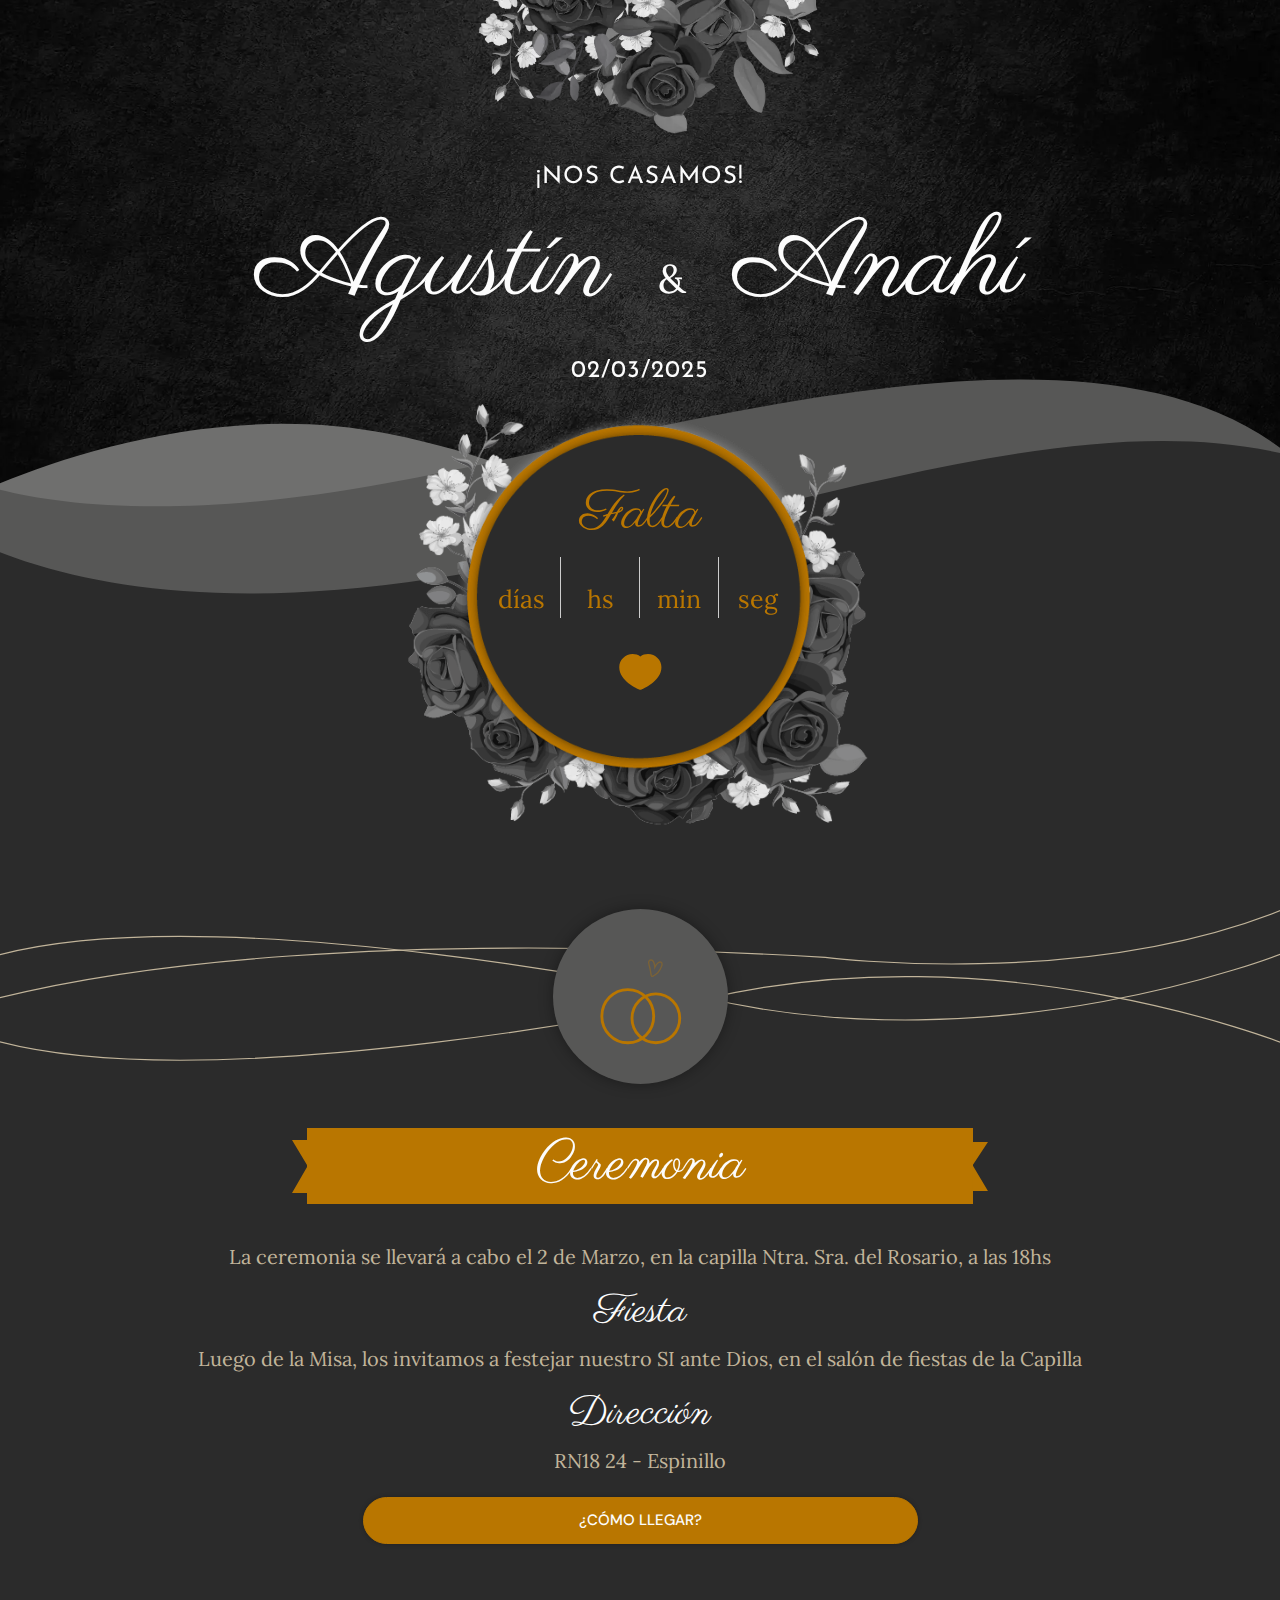
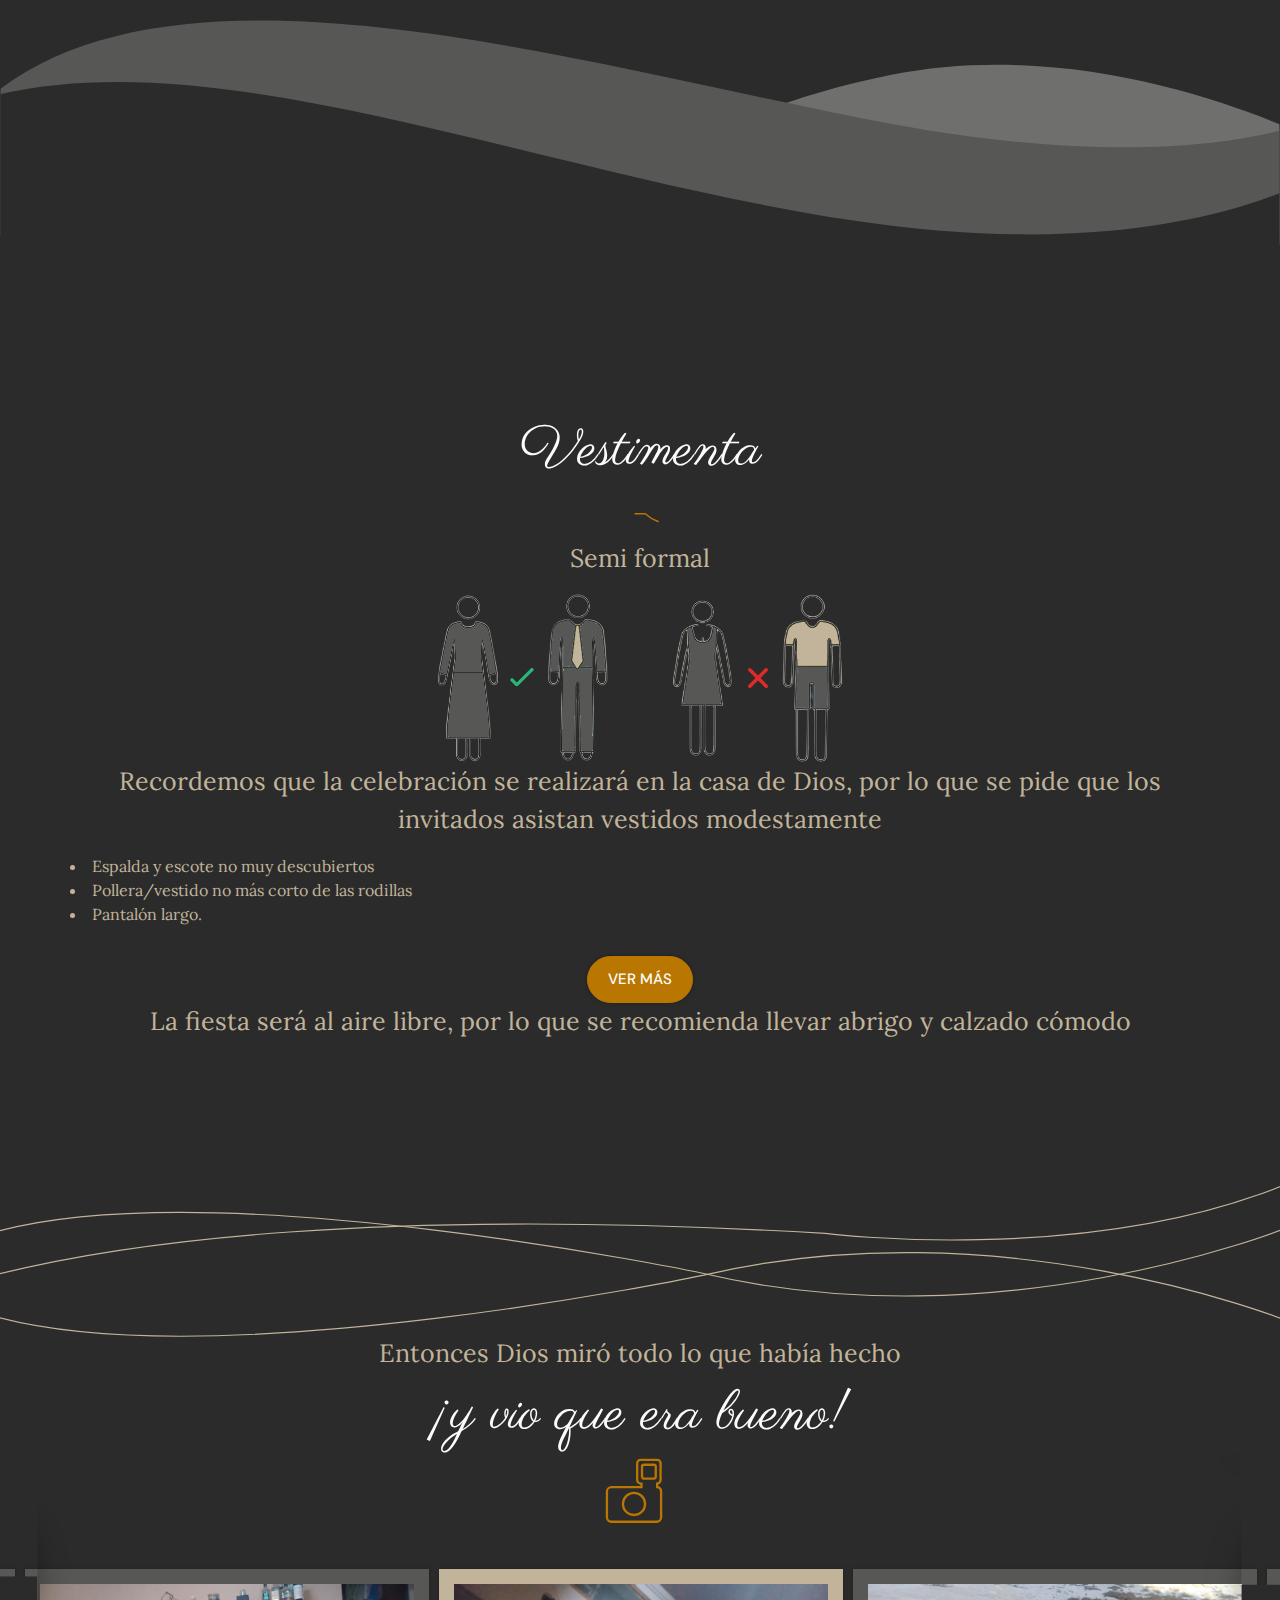
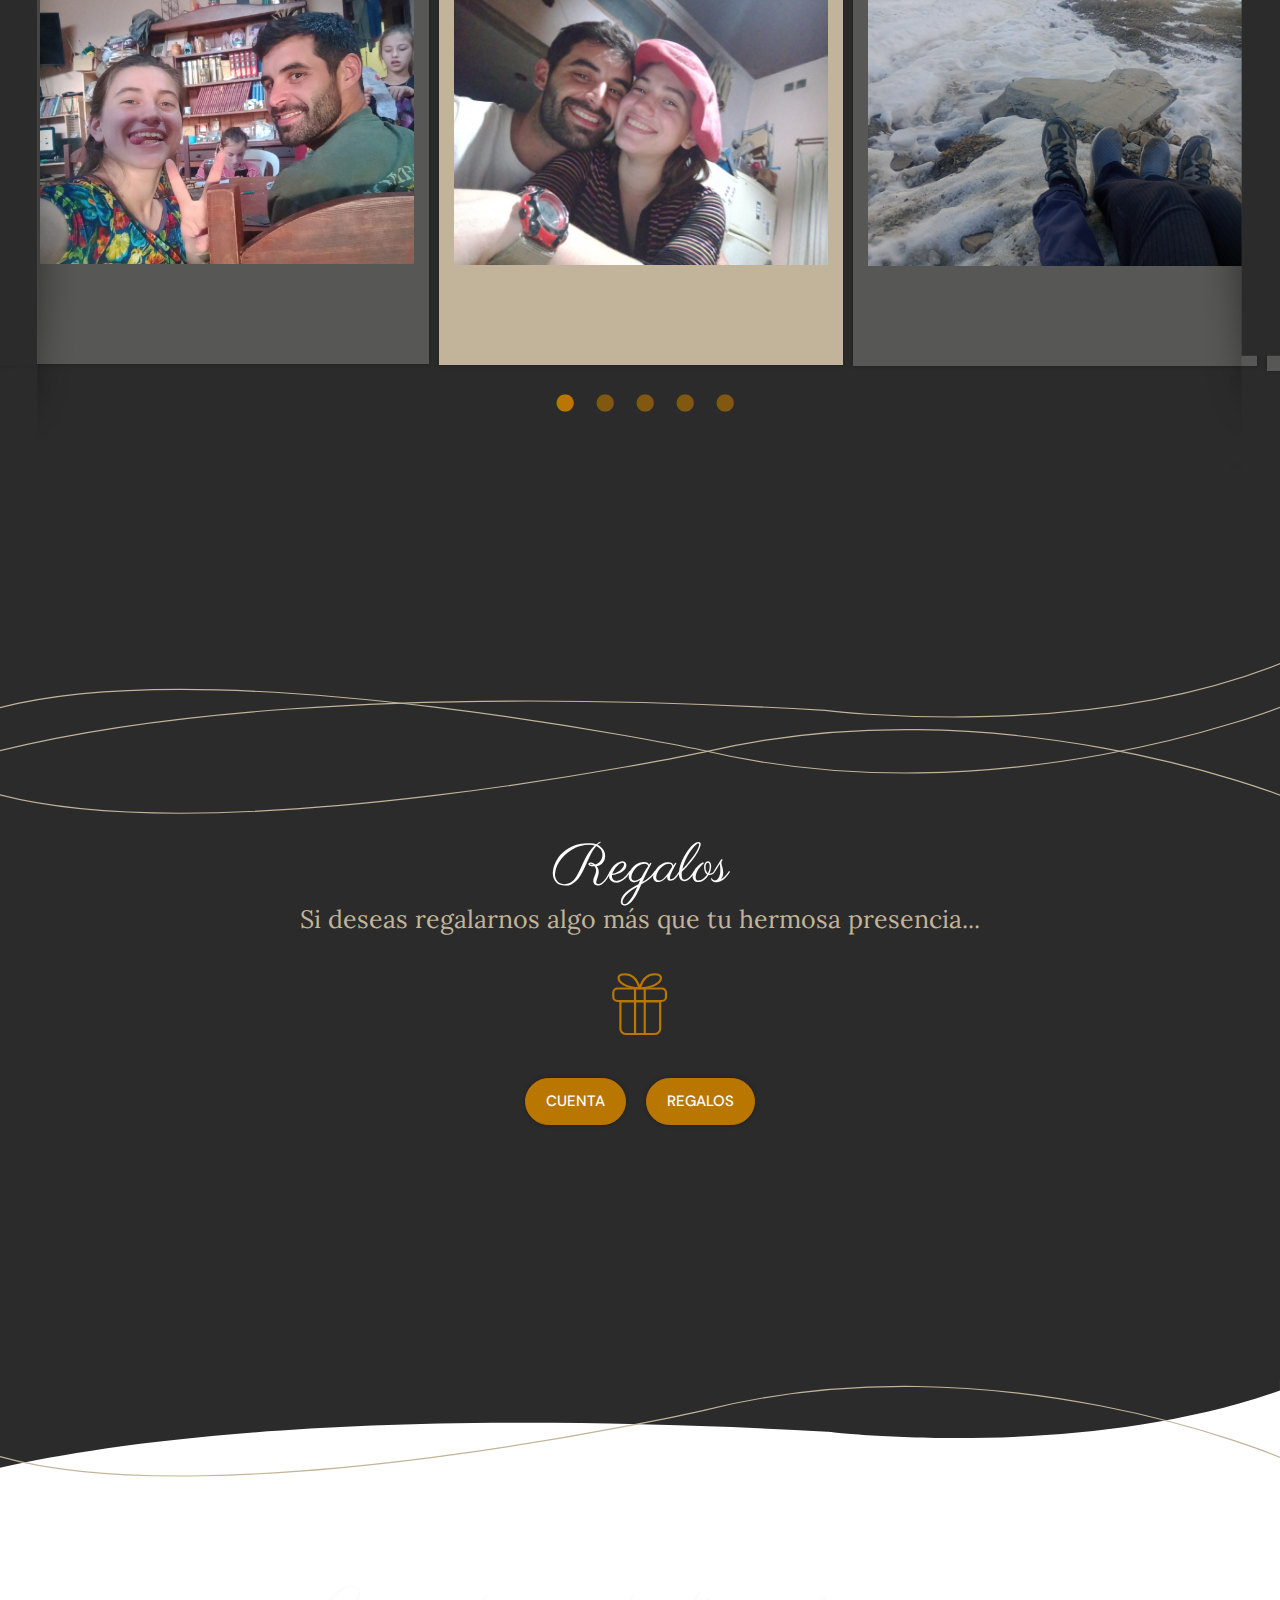
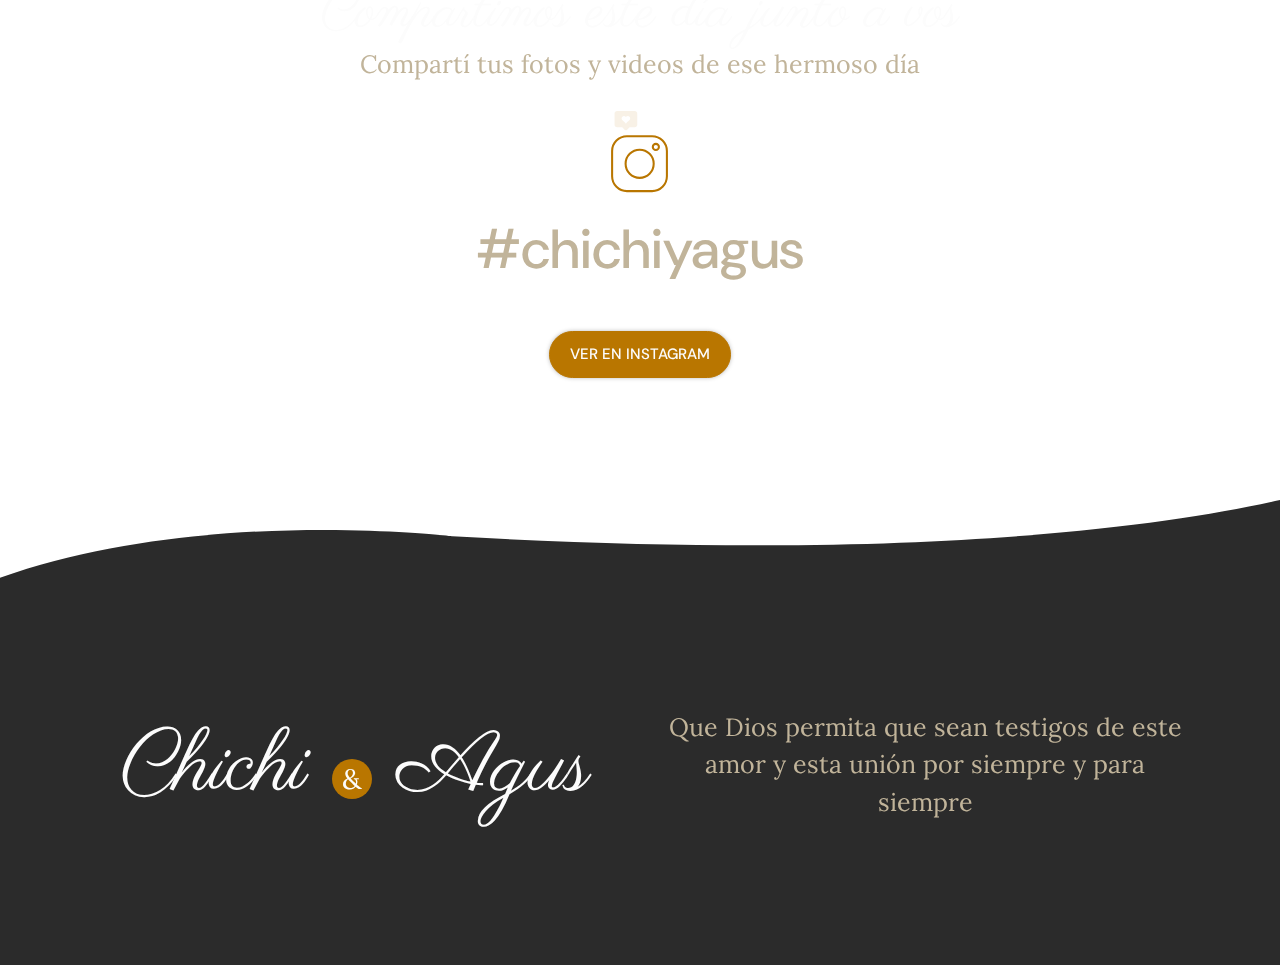
==== commit f41eb953: "asdas" ====
--- a/index.html
+++ b/index.html
@@ -13,7 +13,16 @@
 
   <meta name="color-scheme" content="light only">
 
-  <title>Casamiento Chichi y Agus</title>
+  <meta name="twitter:card" content="summary">
+
+  <title>Chichi & Agus</title>
+  <meta property="og:image" content="https://encrypted-tbn3.gstatic.com/images?q=tbn:ANd9GcQ7CjtaEA_KxWS_R07qdSEY2oAZqrrERthb7DxZ90uL3z6eTHsP"/>
+
+  <meta property="og:title" content="Chichi & Agus ¡NOS CASAMOS!" />
+  <meta property="og:description" content="Las mejores cosas de la vida merecen ser compartidas" />
+  <!-- URL de tu sitio web -->
+  <meta property="og:url" content="https://tusitio.com" />
+  <meta property="og:type" content="website" />
 
 
 
@@ -60,25 +69,7 @@
   <link rel="apple-touch-icon" href="img/favicon-57.png">
   <link rel="apple-touch-icon" sizes="114x114"
     href="img/favicon-114.png">
-  <link rel="apple-touch-icon" sizes="72x72"
-    href="https://www.fixdate.io/modelo-invitacion/79/img/faviconit/favicon-72.png">
-  <link rel="apple-touch-icon" sizes="144x144"
-    href="https://www.fixdate.io/modelo-invitacion/79/img/faviconit/favicon-144.png">
-  <link rel="apple-touch-icon" sizes="60x60"
-    href="https://www.fixdate.io/modelo-invitacion/79/img/faviconit/favicon-60.png">
-  <link rel="apple-touch-icon" sizes="120x120"
-    href="https://www.fixdate.io/modelo-invitacion/79/img/faviconit/favicon-120.png">
-  <link rel="apple-touch-icon" sizes="76x76"
-    href="https://www.fixdate.io/modelo-invitacion/79/img/faviconit/favicon-76.png">
-  <link rel="apple-touch-icon" sizes="152x152"
-    href="https://www.fixdate.io/modelo-invitacion/79/img/faviconit/favicon-152.png">
-  <link rel="apple-touch-icon" sizes="180x180"
-    href="https://www.fixdate.io/modelo-invitacion/79/img/faviconit/favicon-180.png">
-  <meta name="msapplication-TileColor" content="#FFFFFF">
-  <meta name="msapplication-TileImage"
-    content="https://www.fixdate.io/modelo-invitacion/79/img/faviconit/favicon-144.png">
-  <meta name="msapplication-config"
-    content="https://www.fixdate.io/modelo-invitacion/79/img/faviconit/browserconfig.xml">
+ 
 </head>
 
 <body>
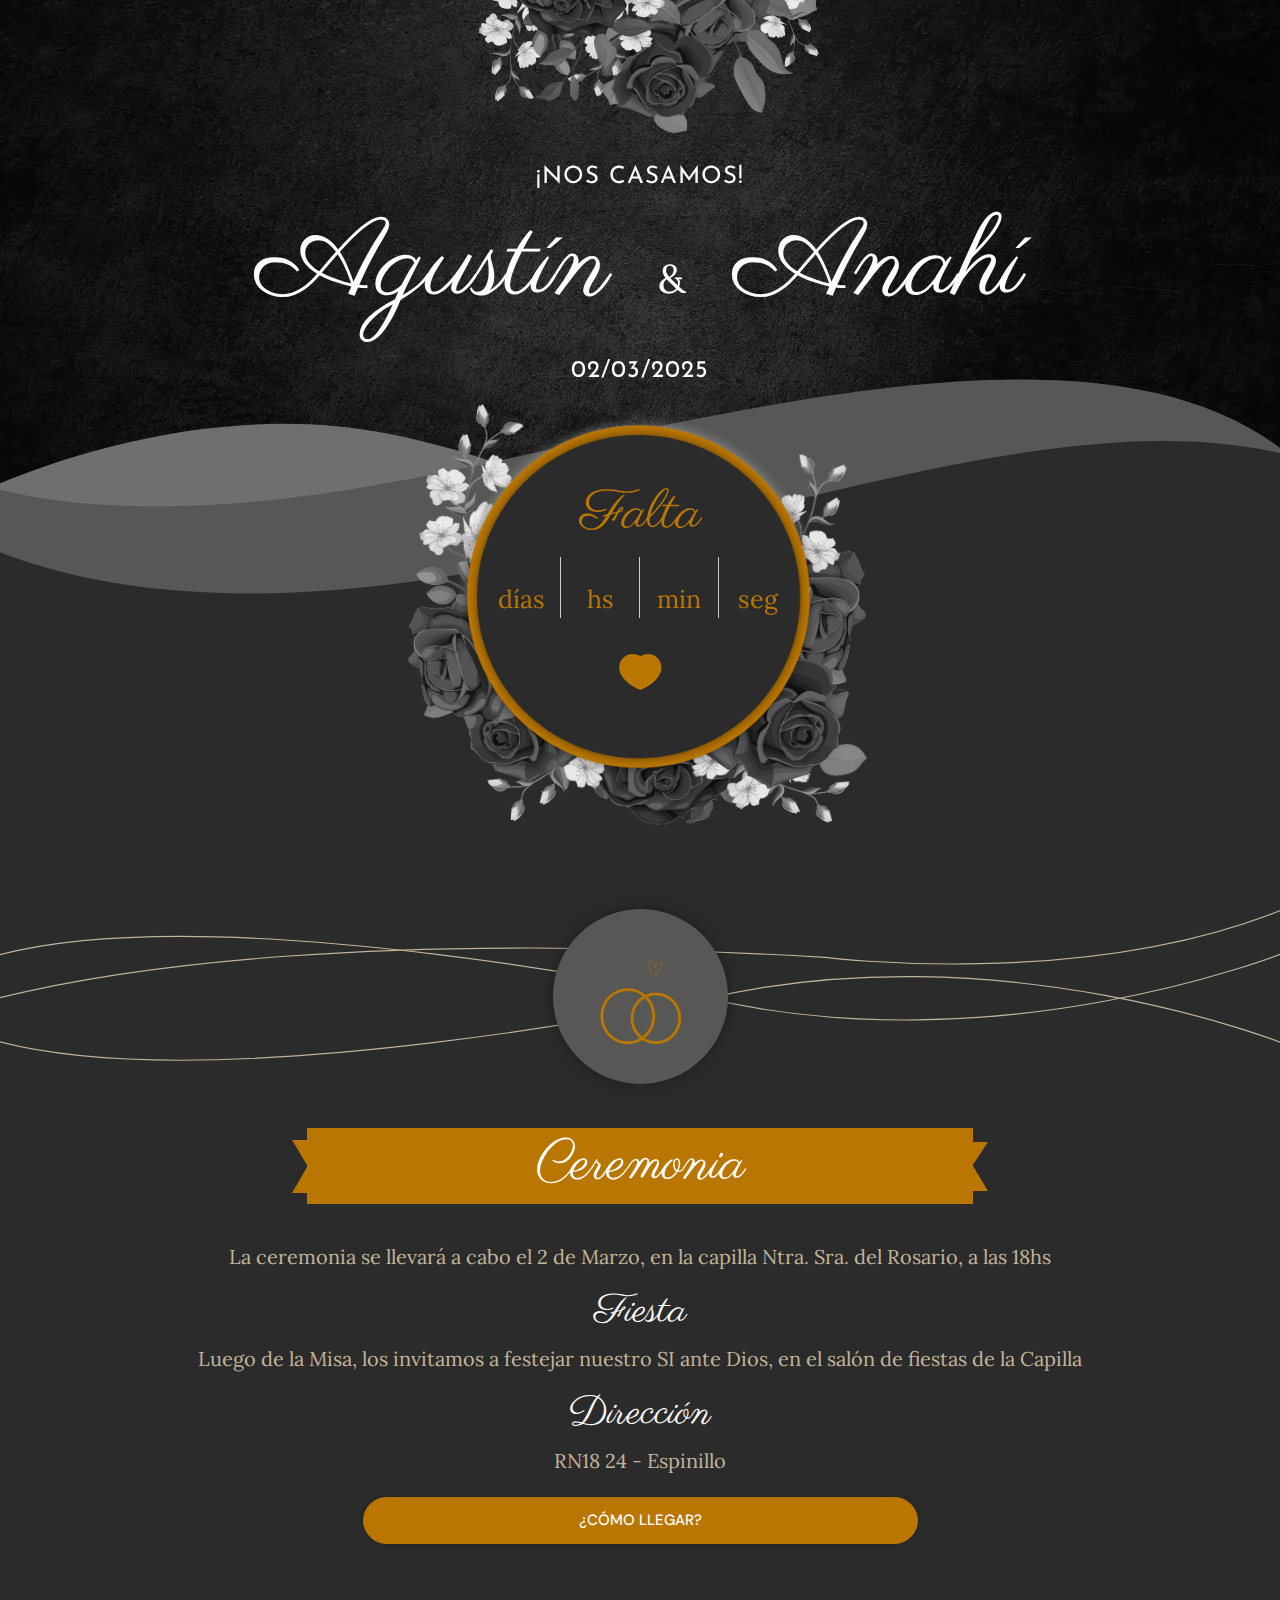
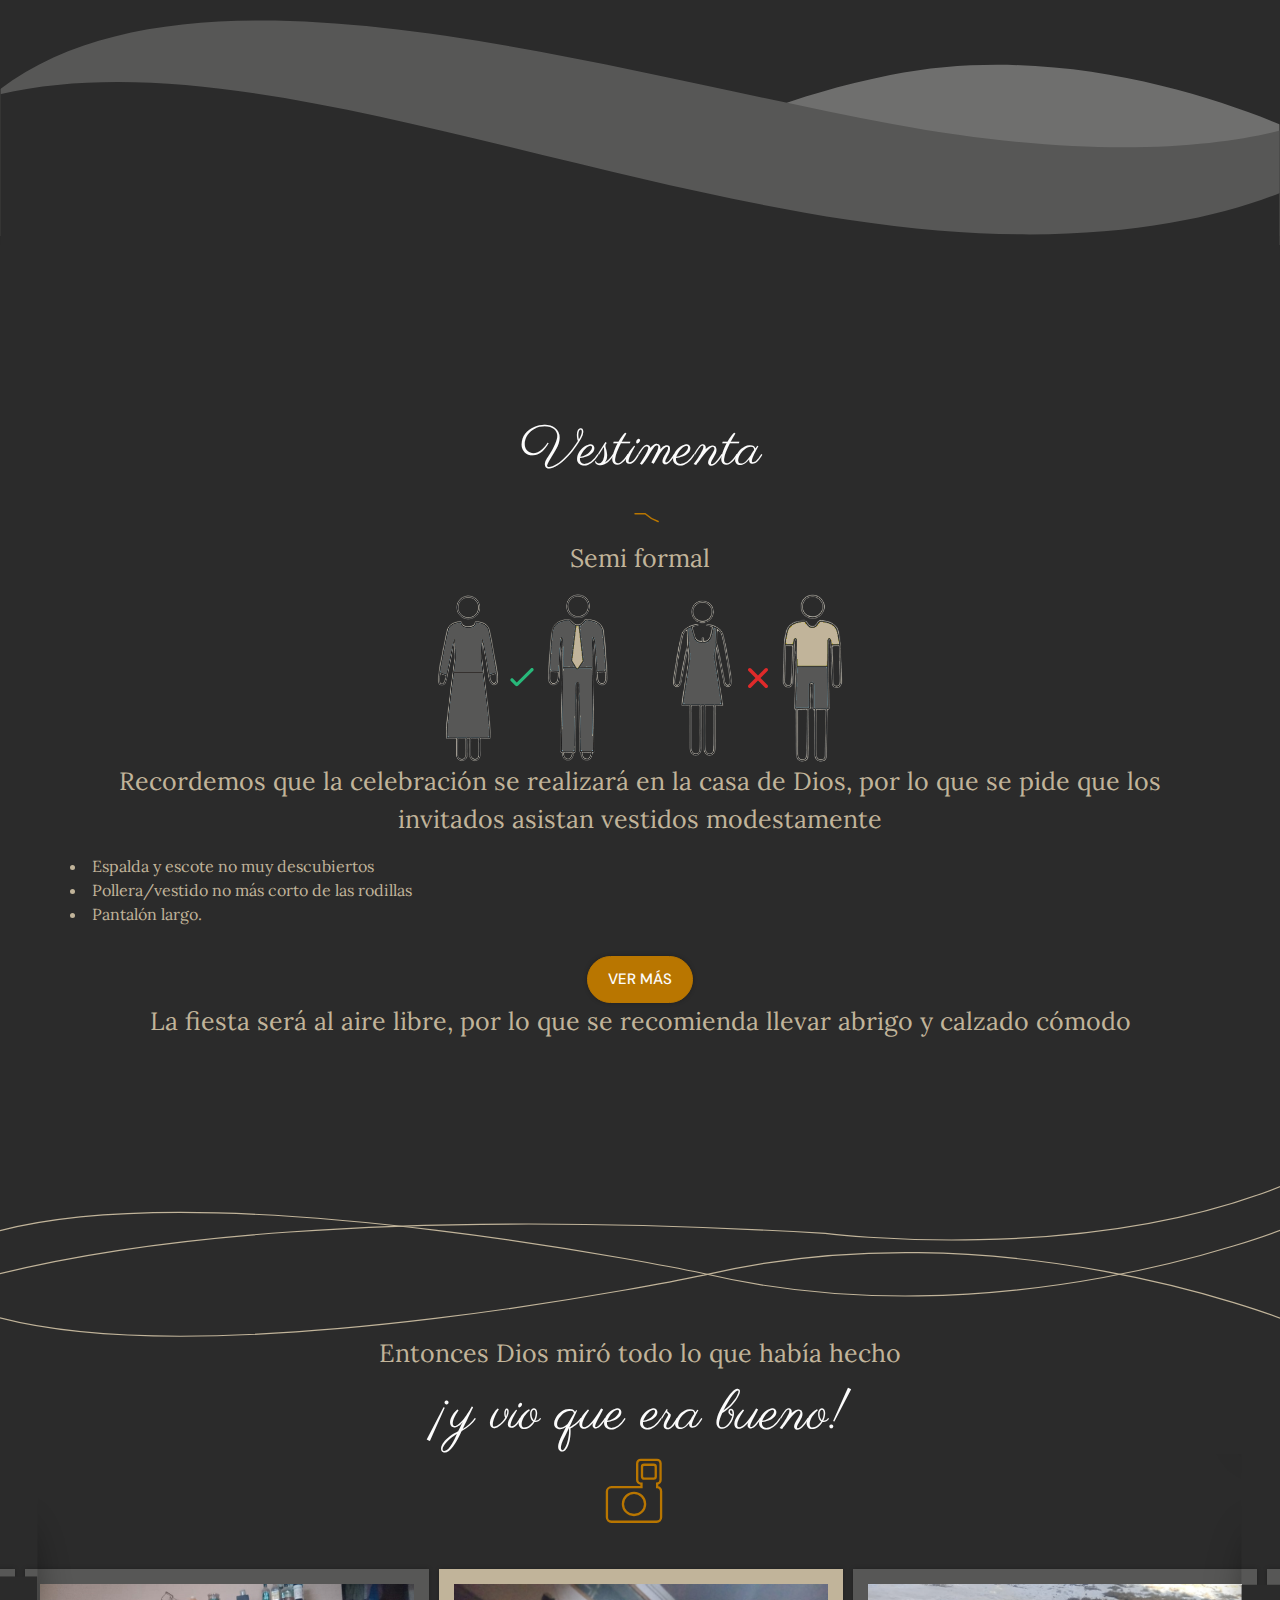
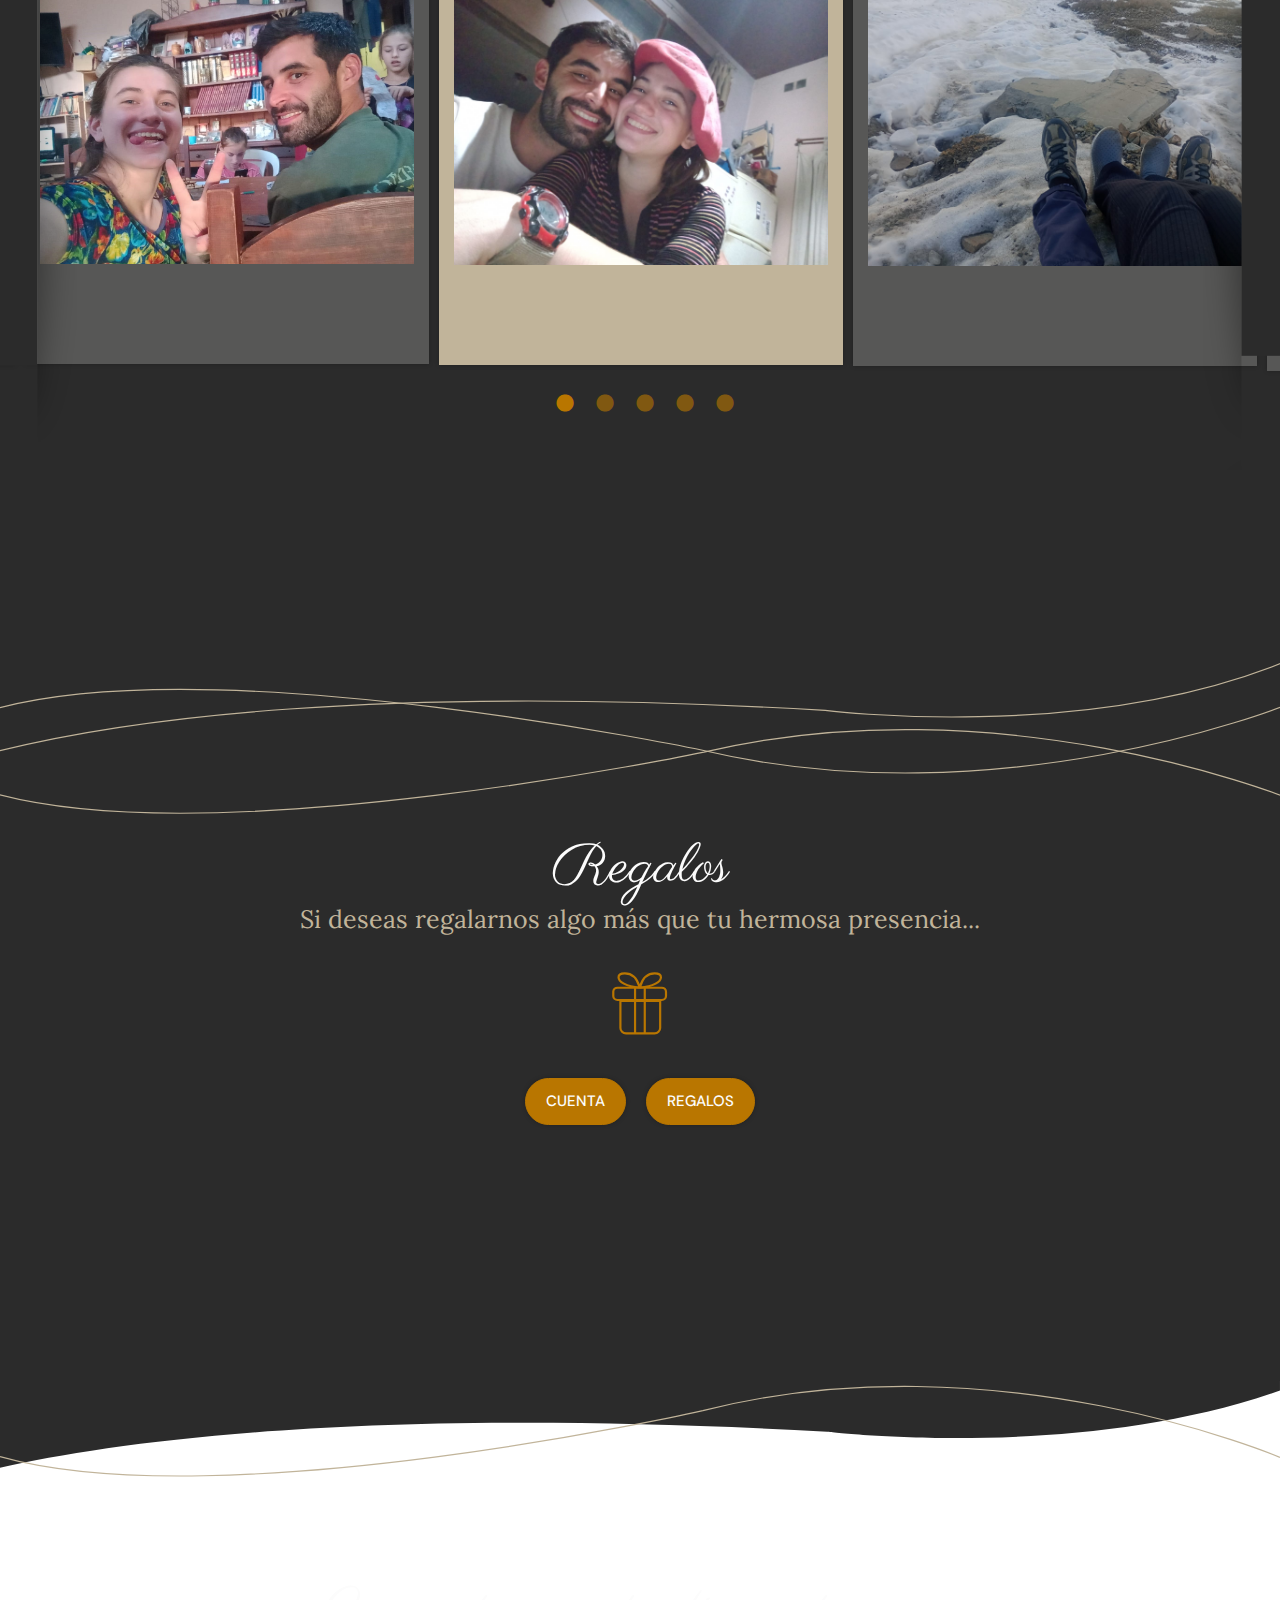
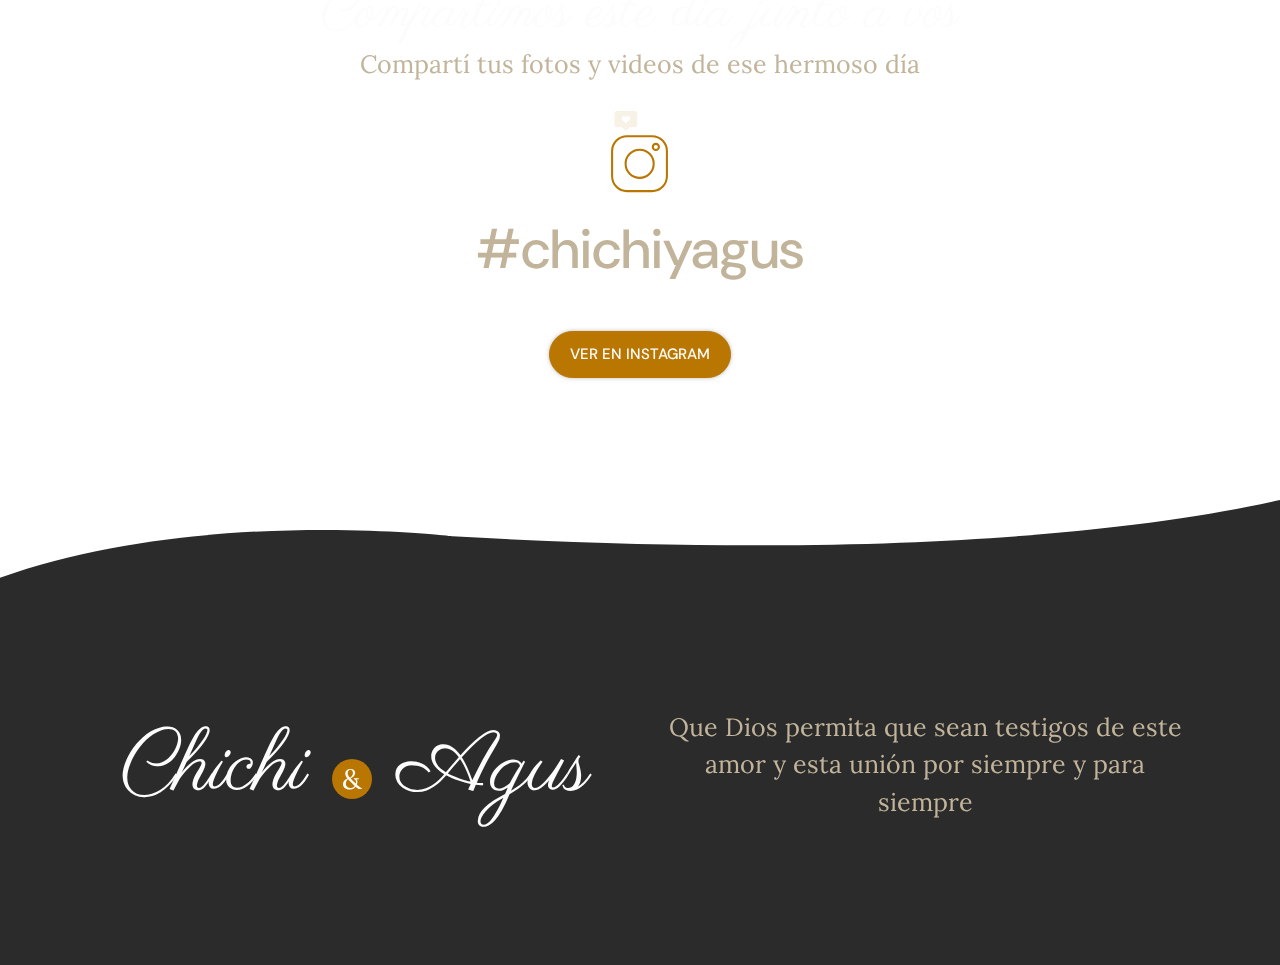
==== commit d0a9a8fb: "asd" ====
--- a/index.html
+++ b/index.html
@@ -7,6 +7,7 @@
   <!-- Head -->
   <meta charset="UTF-8">
 
+  <meta property="og:image" content="./img/wedding.jpg"/>
   <meta name="viewport" content="width=device-width, initial-scale=1.0, maximum-scale=1.0, user-scalable=0">
 
   <meta name="robots" content="noindex, nofollow" />
@@ -16,7 +17,6 @@
   <meta name="twitter:card" content="summary">
 
   <title>Chichi & Agus</title>
-  <meta property="og:image" content="https://encrypted-tbn3.gstatic.com/images?q=tbn:ANd9GcQ7CjtaEA_KxWS_R07qdSEY2oAZqrrERthb7DxZ90uL3z6eTHsP"/>
 
   <meta property="og:title" content="Chichi & Agus ¡NOS CASAMOS!" />
   <meta property="og:description" content="Las mejores cosas de la vida merecen ser compartidas" />
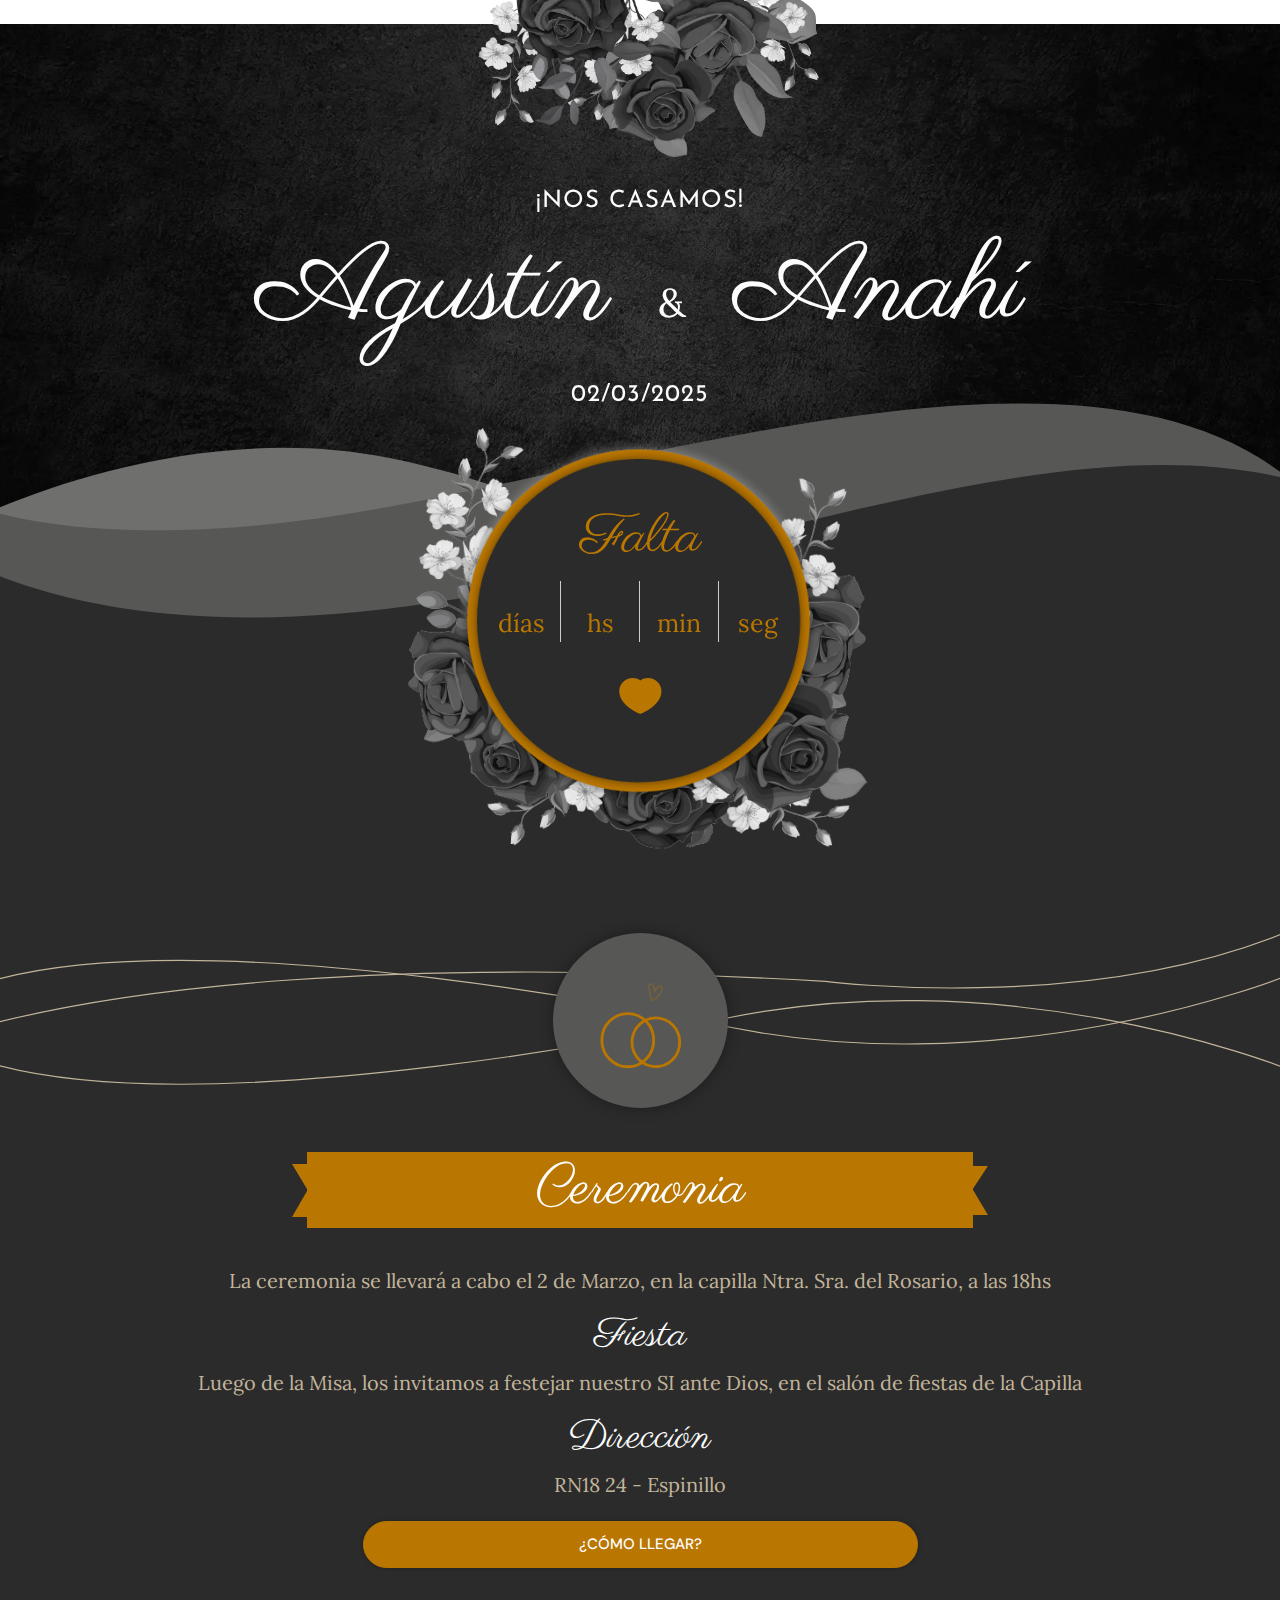
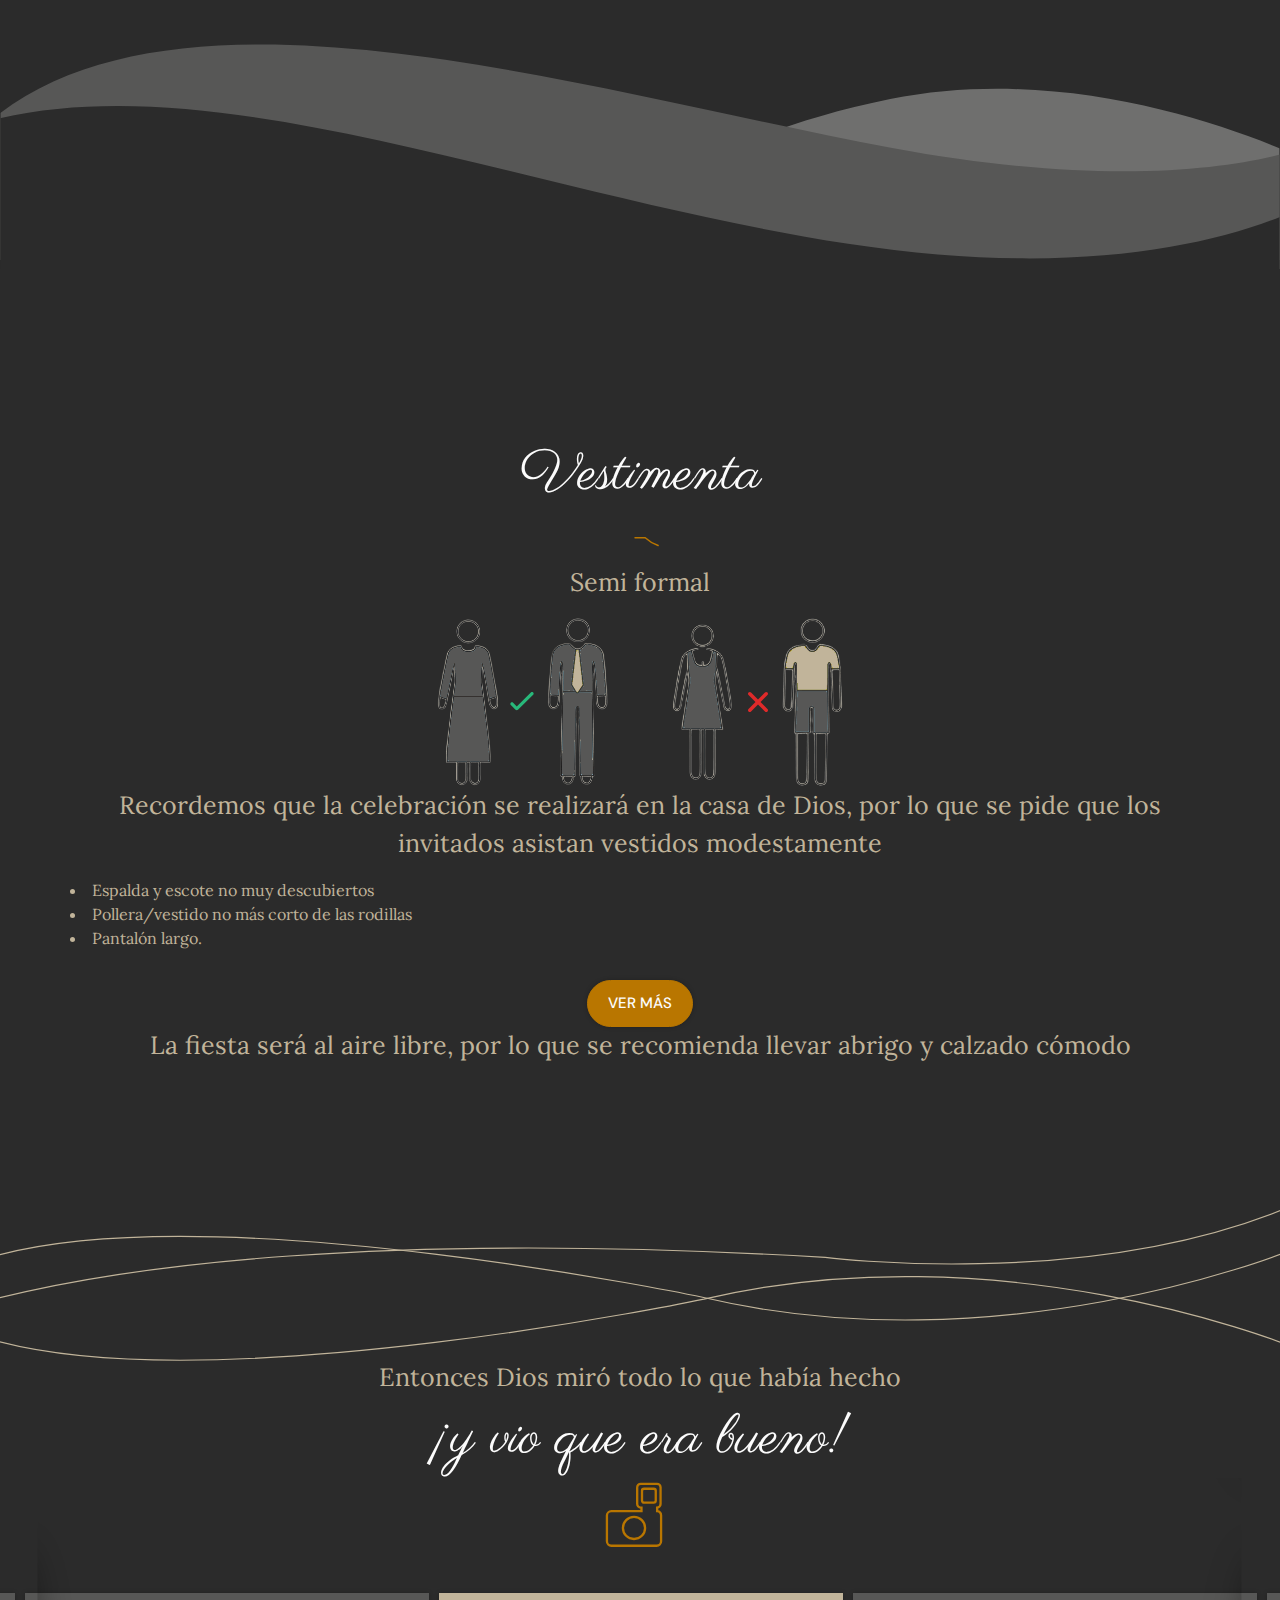
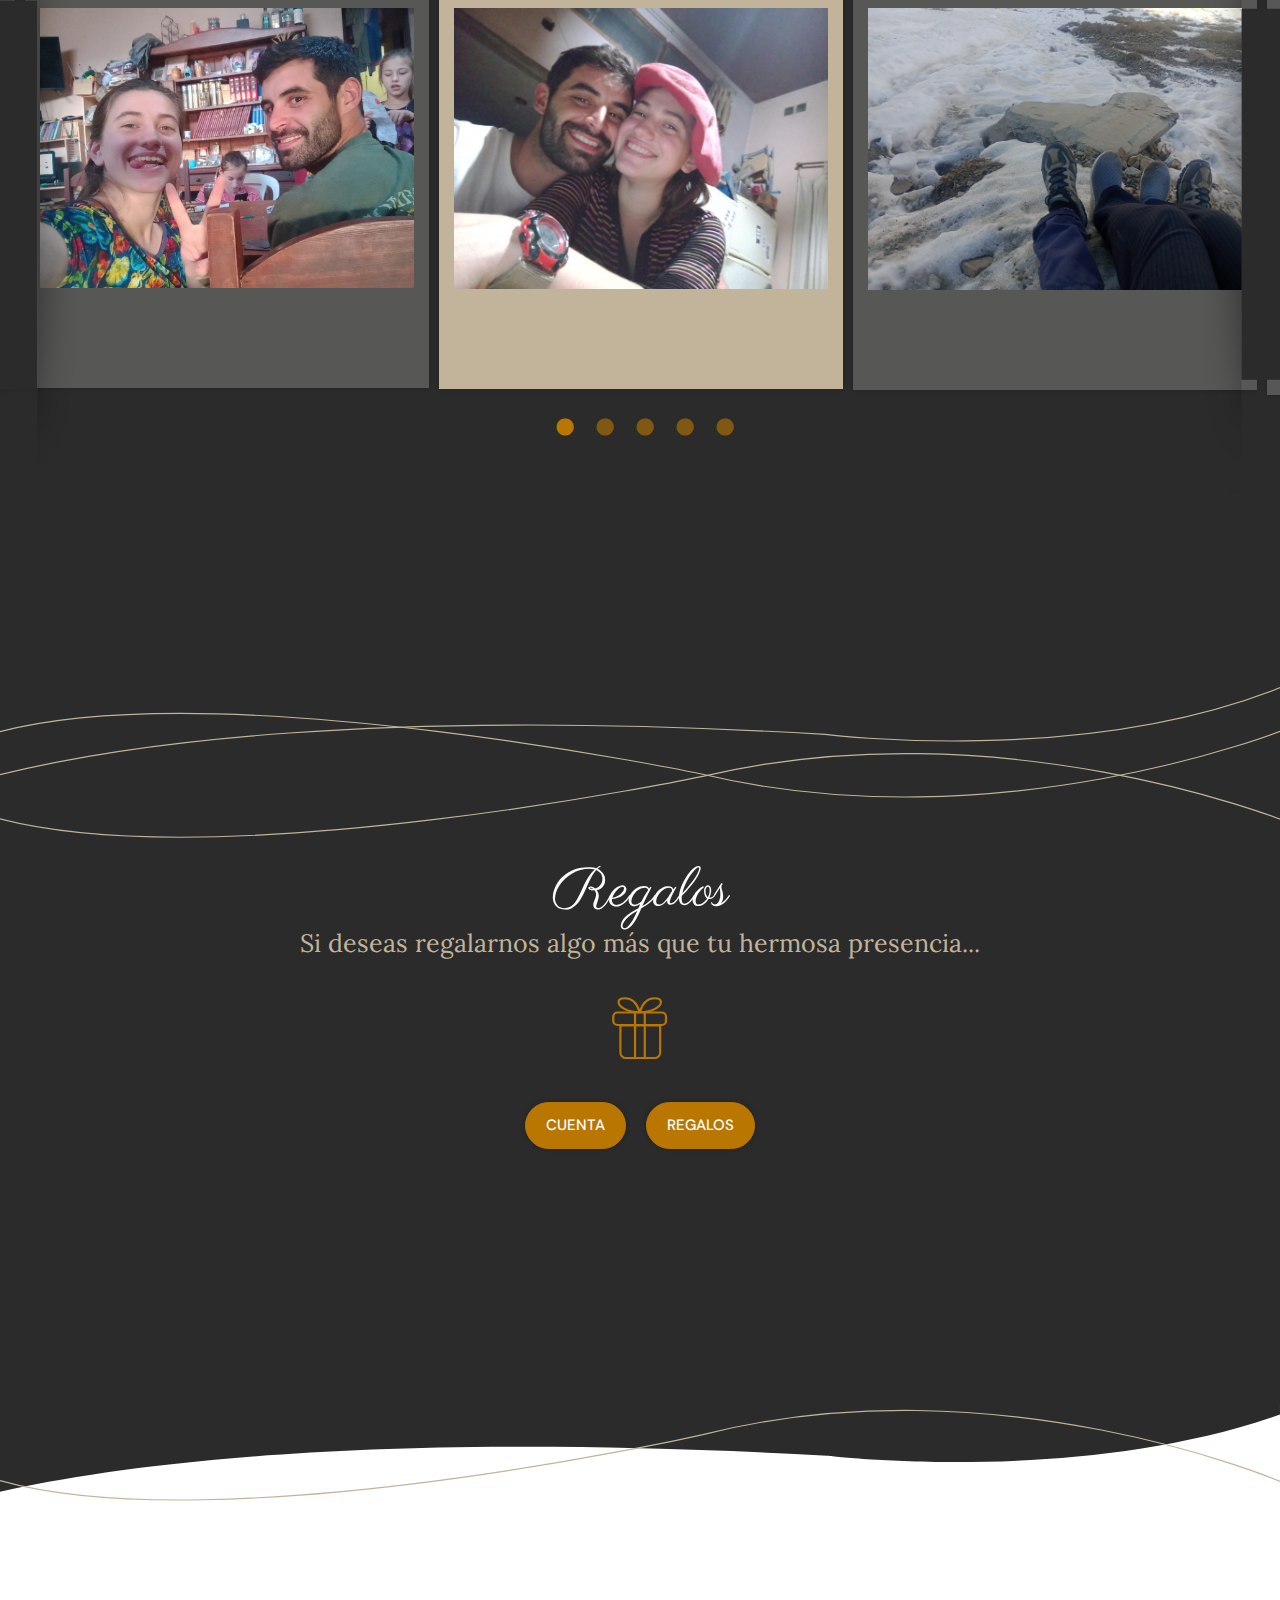
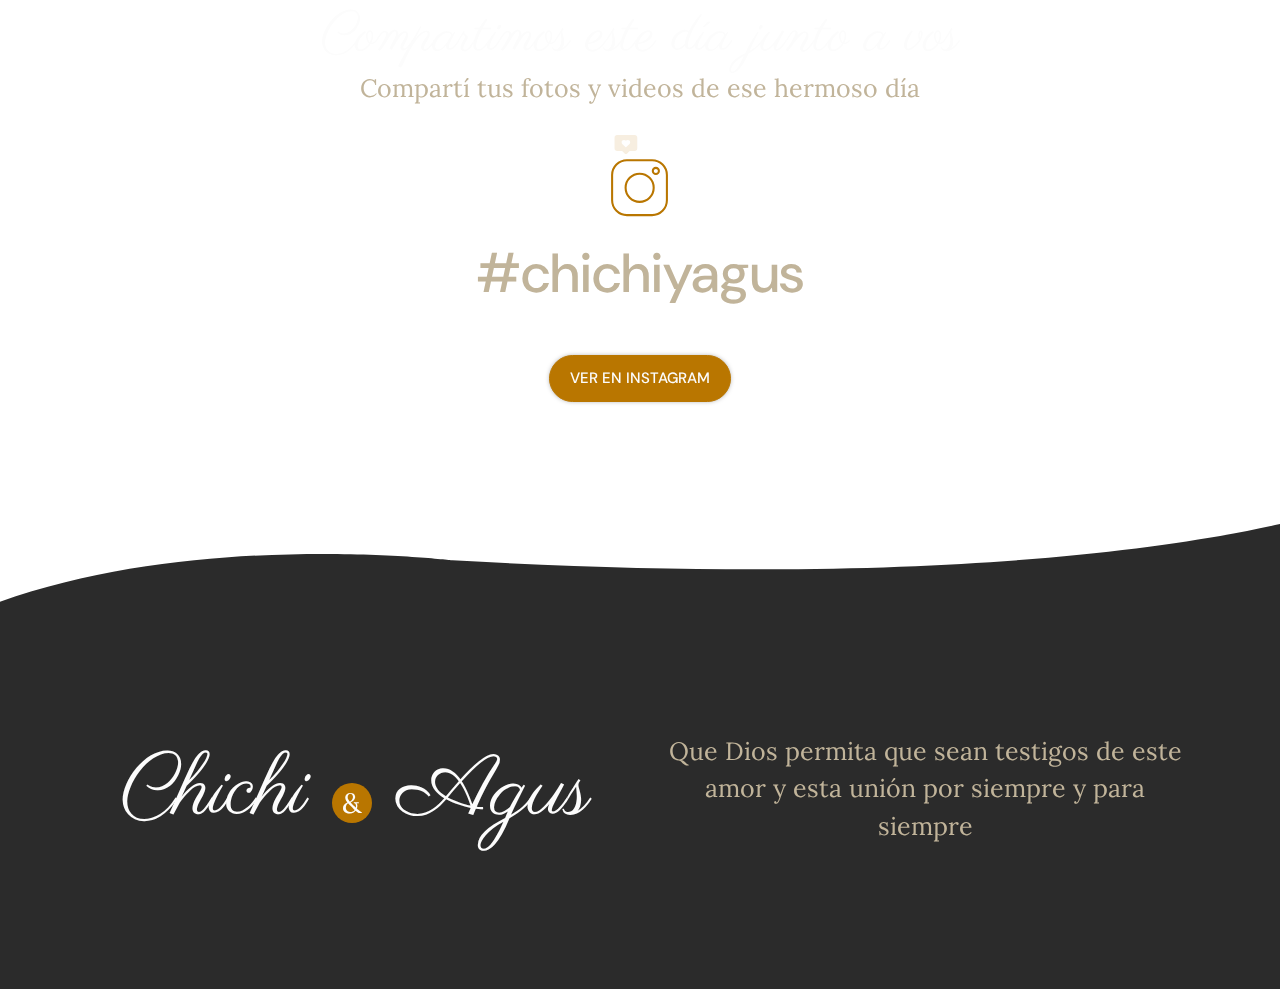
==== commit 3bc0c47a: "asd" ====
--- a/index.html
+++ b/index.html
@@ -75,7 +75,7 @@
 <body>
 
 
-
+<img src="./img/wedding.jpg" alt="">
   <!-- Loader -->
   <!-- START PRELOADER AREA-->
   <div class="preloader-area">
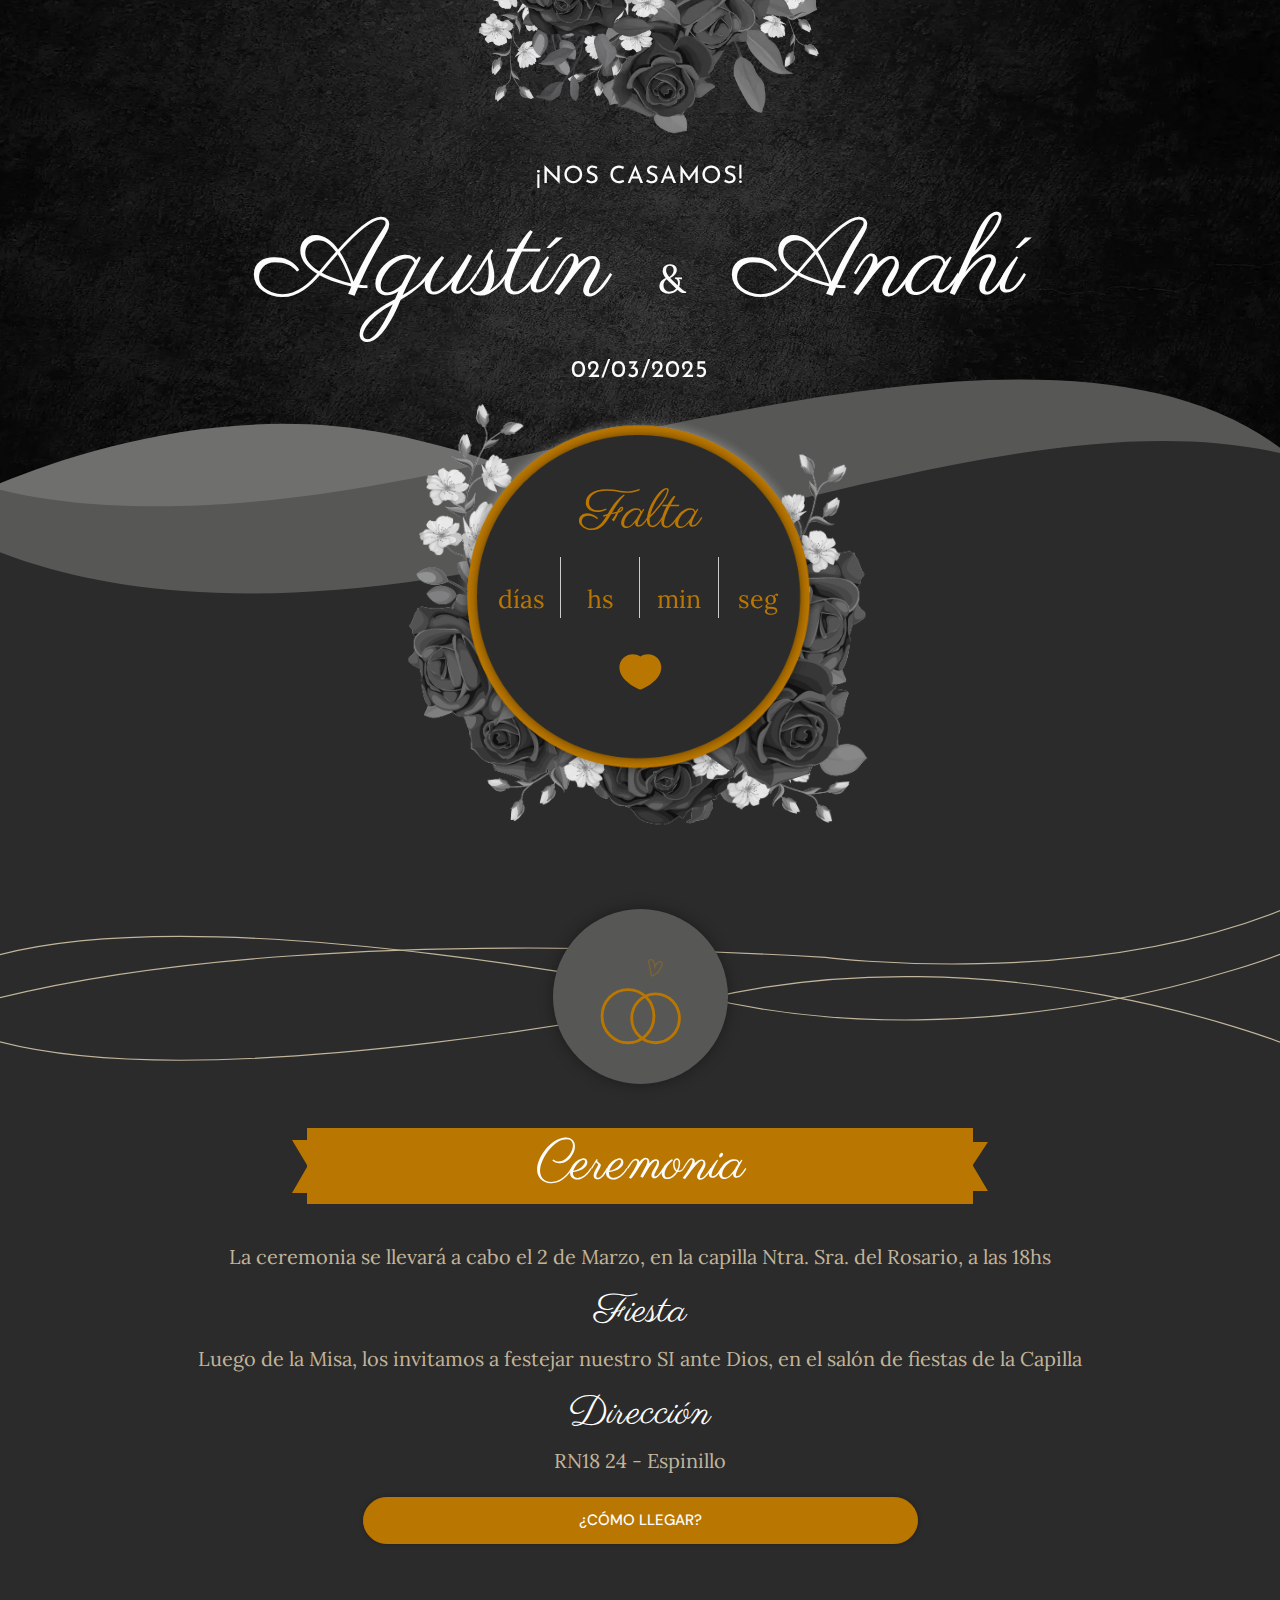
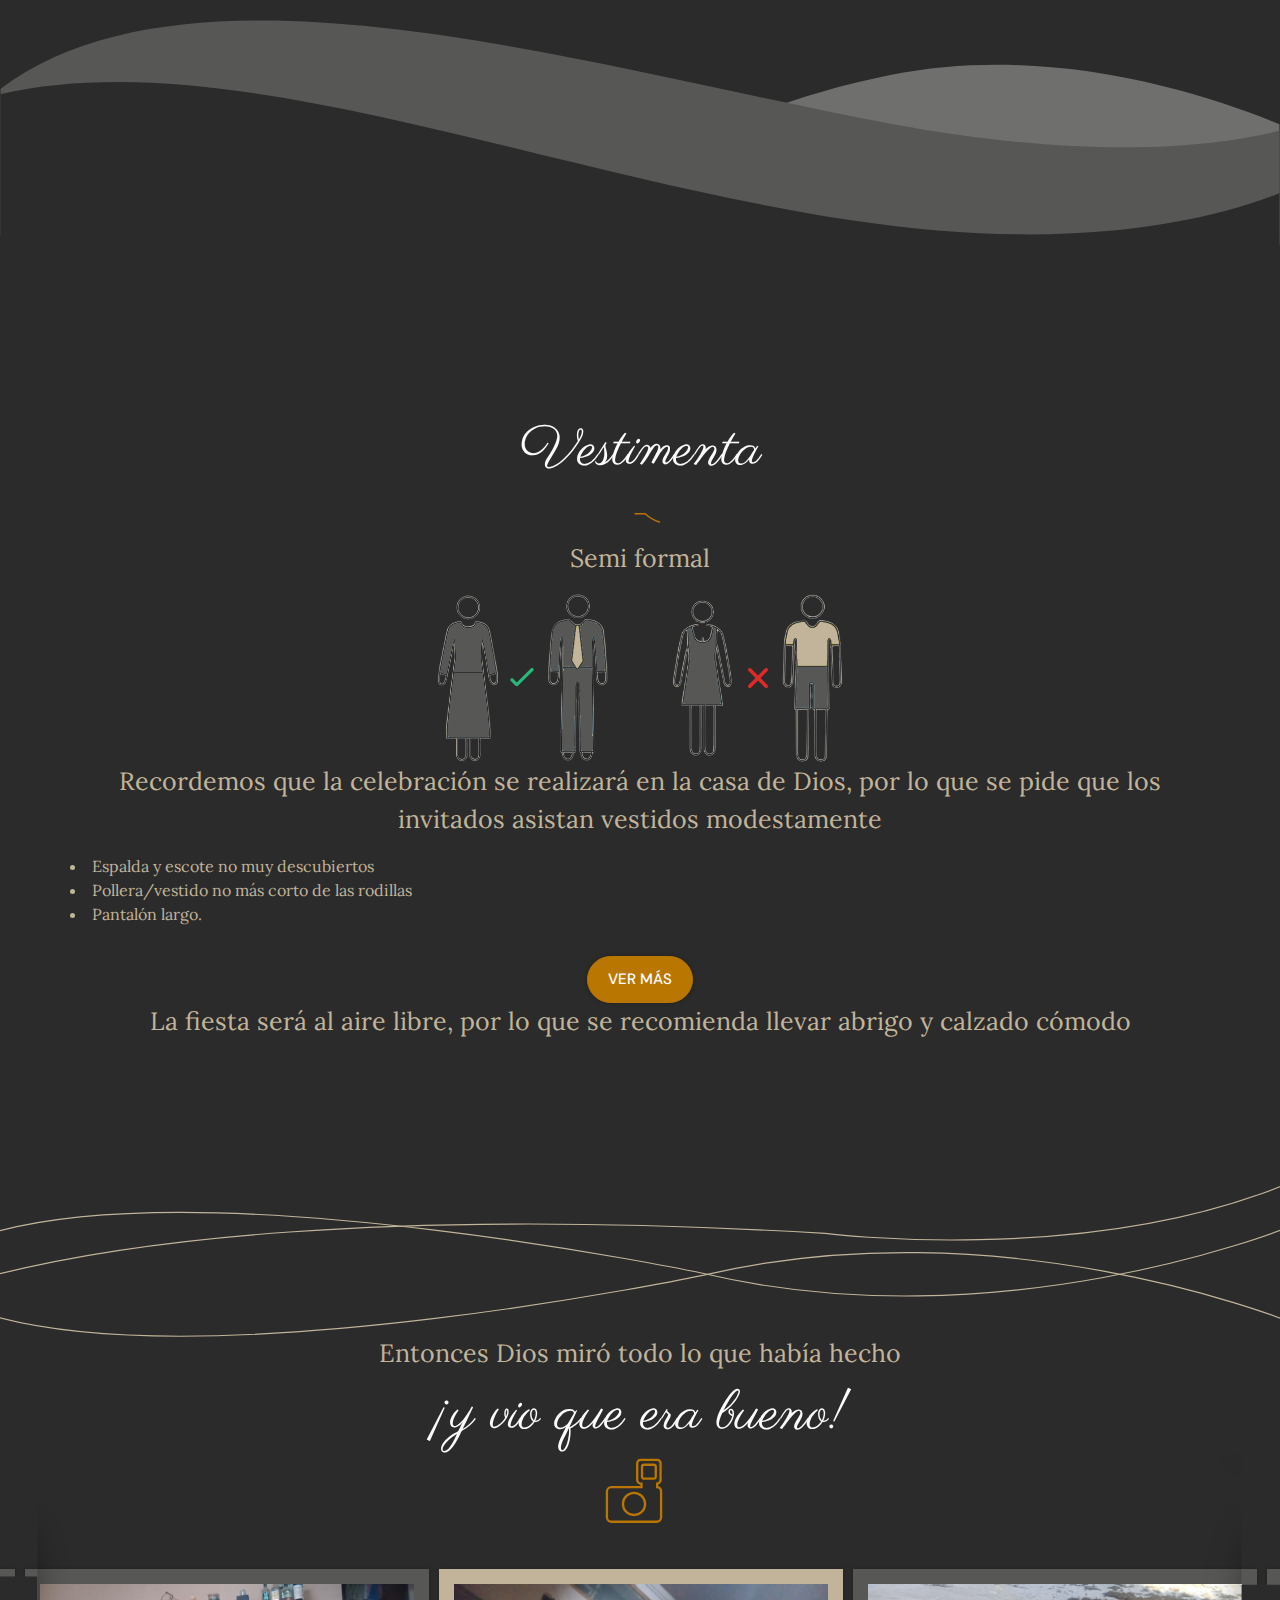
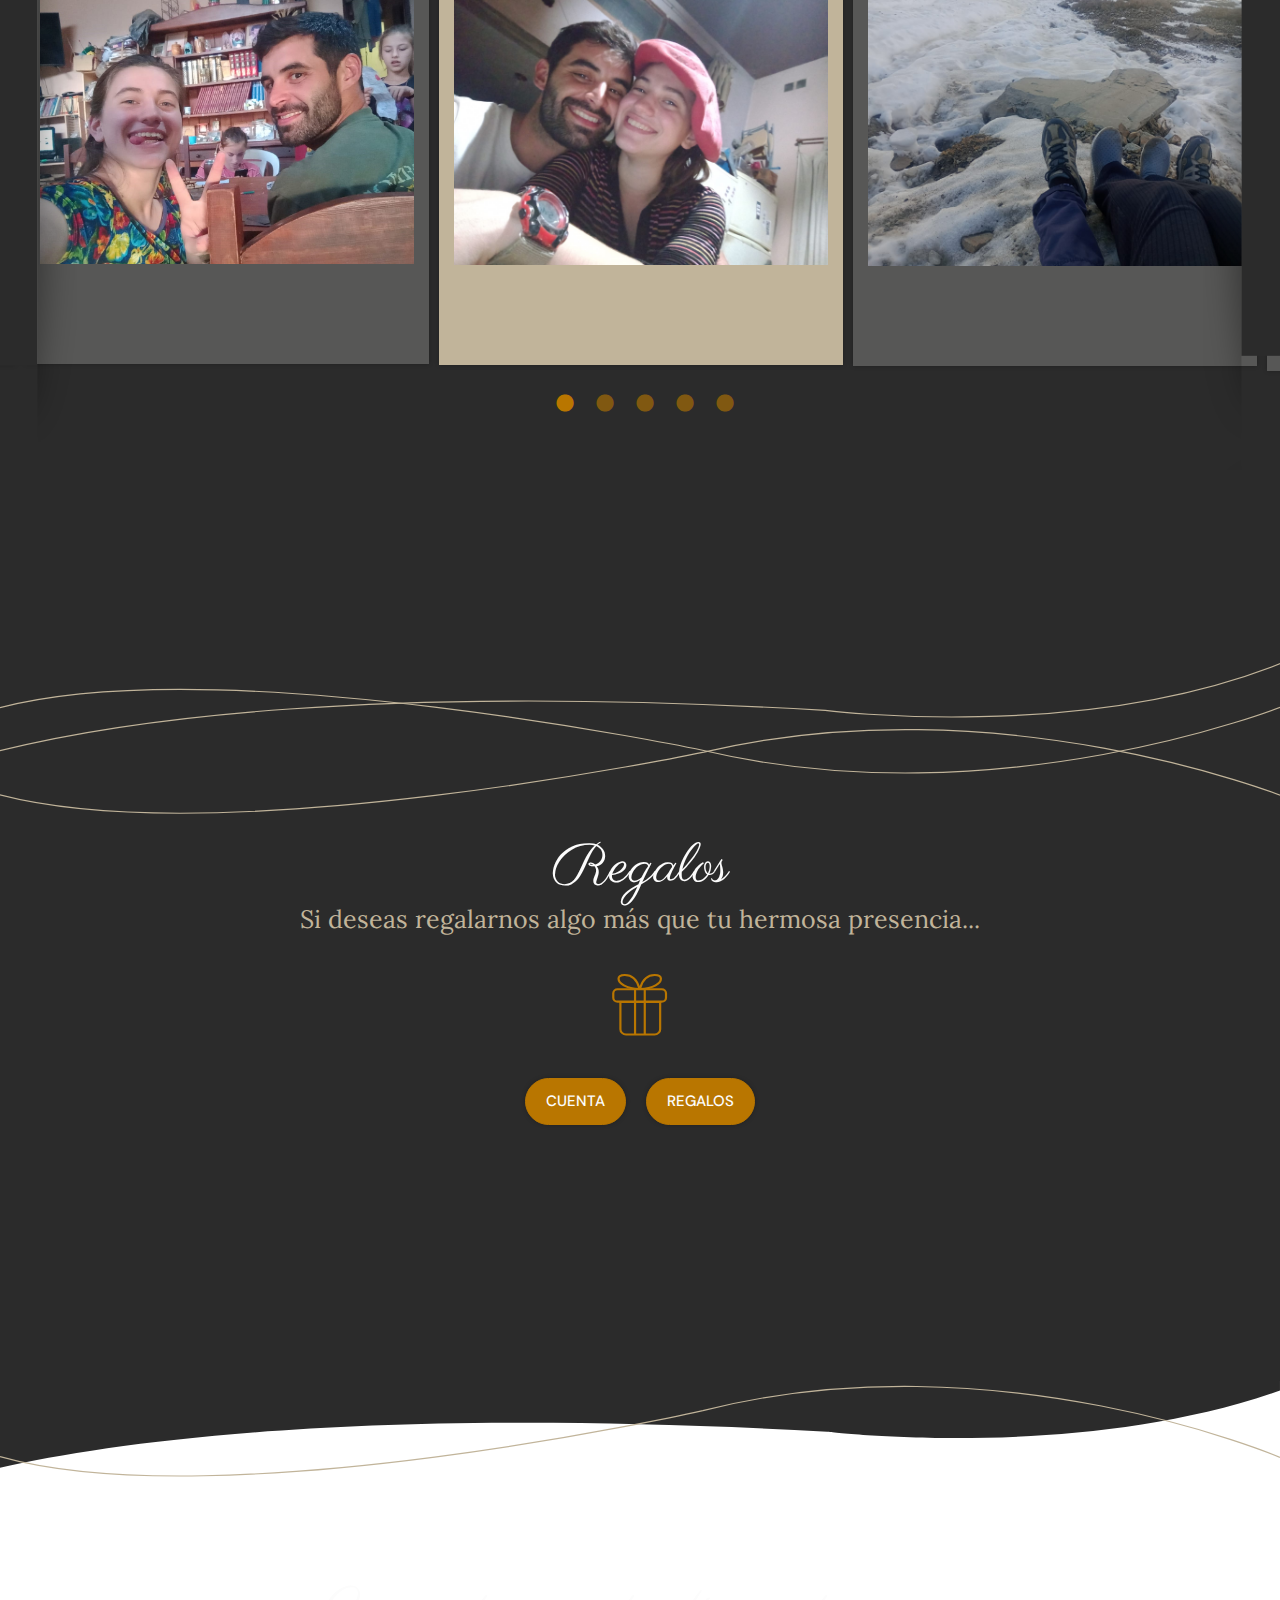
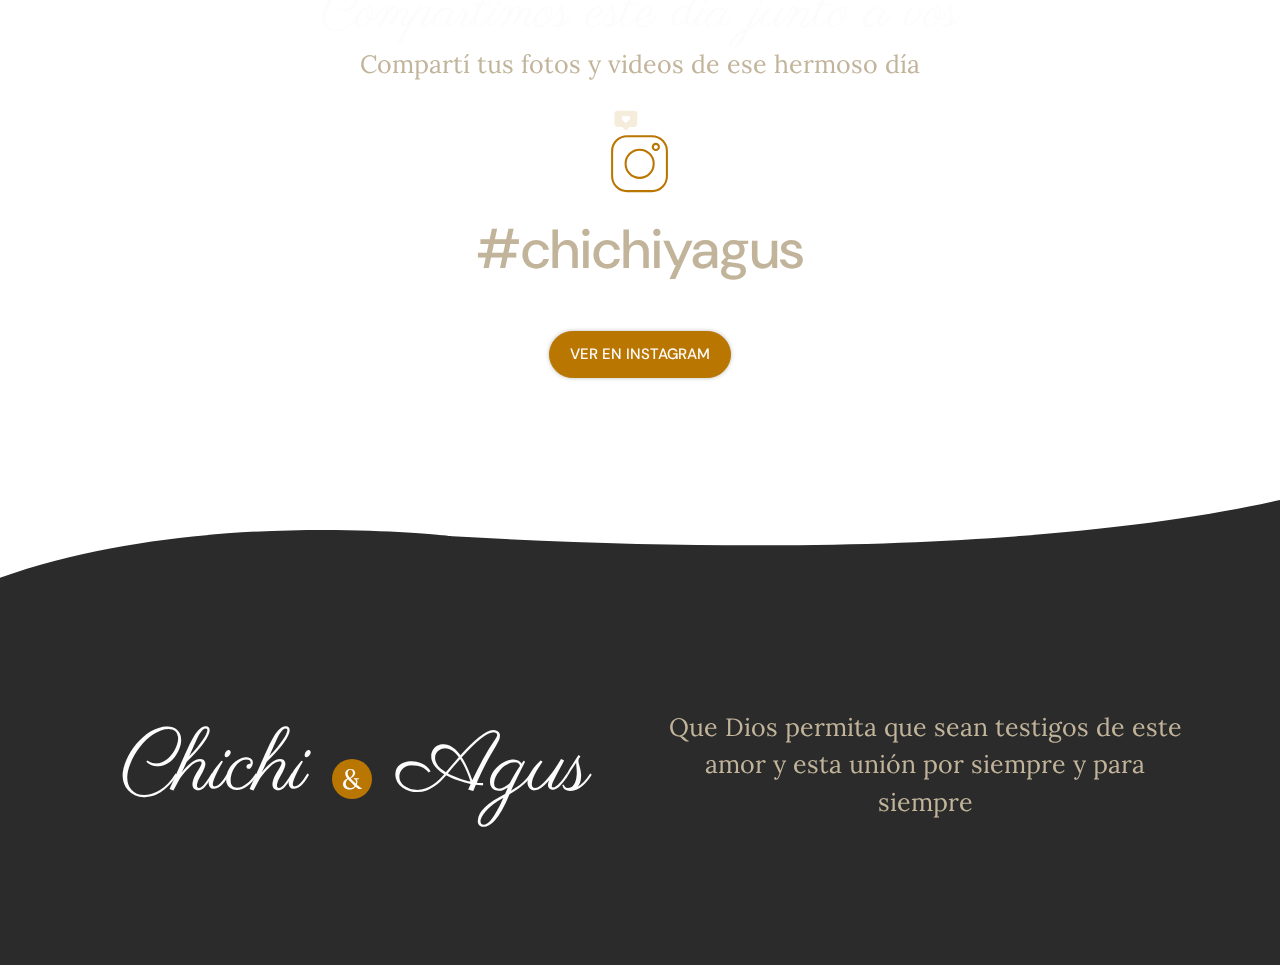
==== commit 3f04862c: "awe" ====
--- a/index.html
+++ b/index.html
@@ -5,14 +5,10 @@
 <head>
 
   <!-- Head -->
+  <meta property="og:image" content="./img/wedding.jpg"/>
   <meta charset="UTF-8">
 
-  <meta property="og:image" content="./img/wedding.jpg"/>
   <meta name="viewport" content="width=device-width, initial-scale=1.0, maximum-scale=1.0, user-scalable=0">
-
-  <meta name="robots" content="noindex, nofollow" />
-
-  <meta name="color-scheme" content="light only">
 
   <meta name="twitter:card" content="summary">
 
@@ -75,7 +71,7 @@
 <body>
 
 
-<img src="./img/wedding.jpg" alt="">
+<img src="./img/wedding.jpg" alt="" style="display: none;">
   <!-- Loader -->
   <!-- START PRELOADER AREA-->
   <div class="preloader-area">
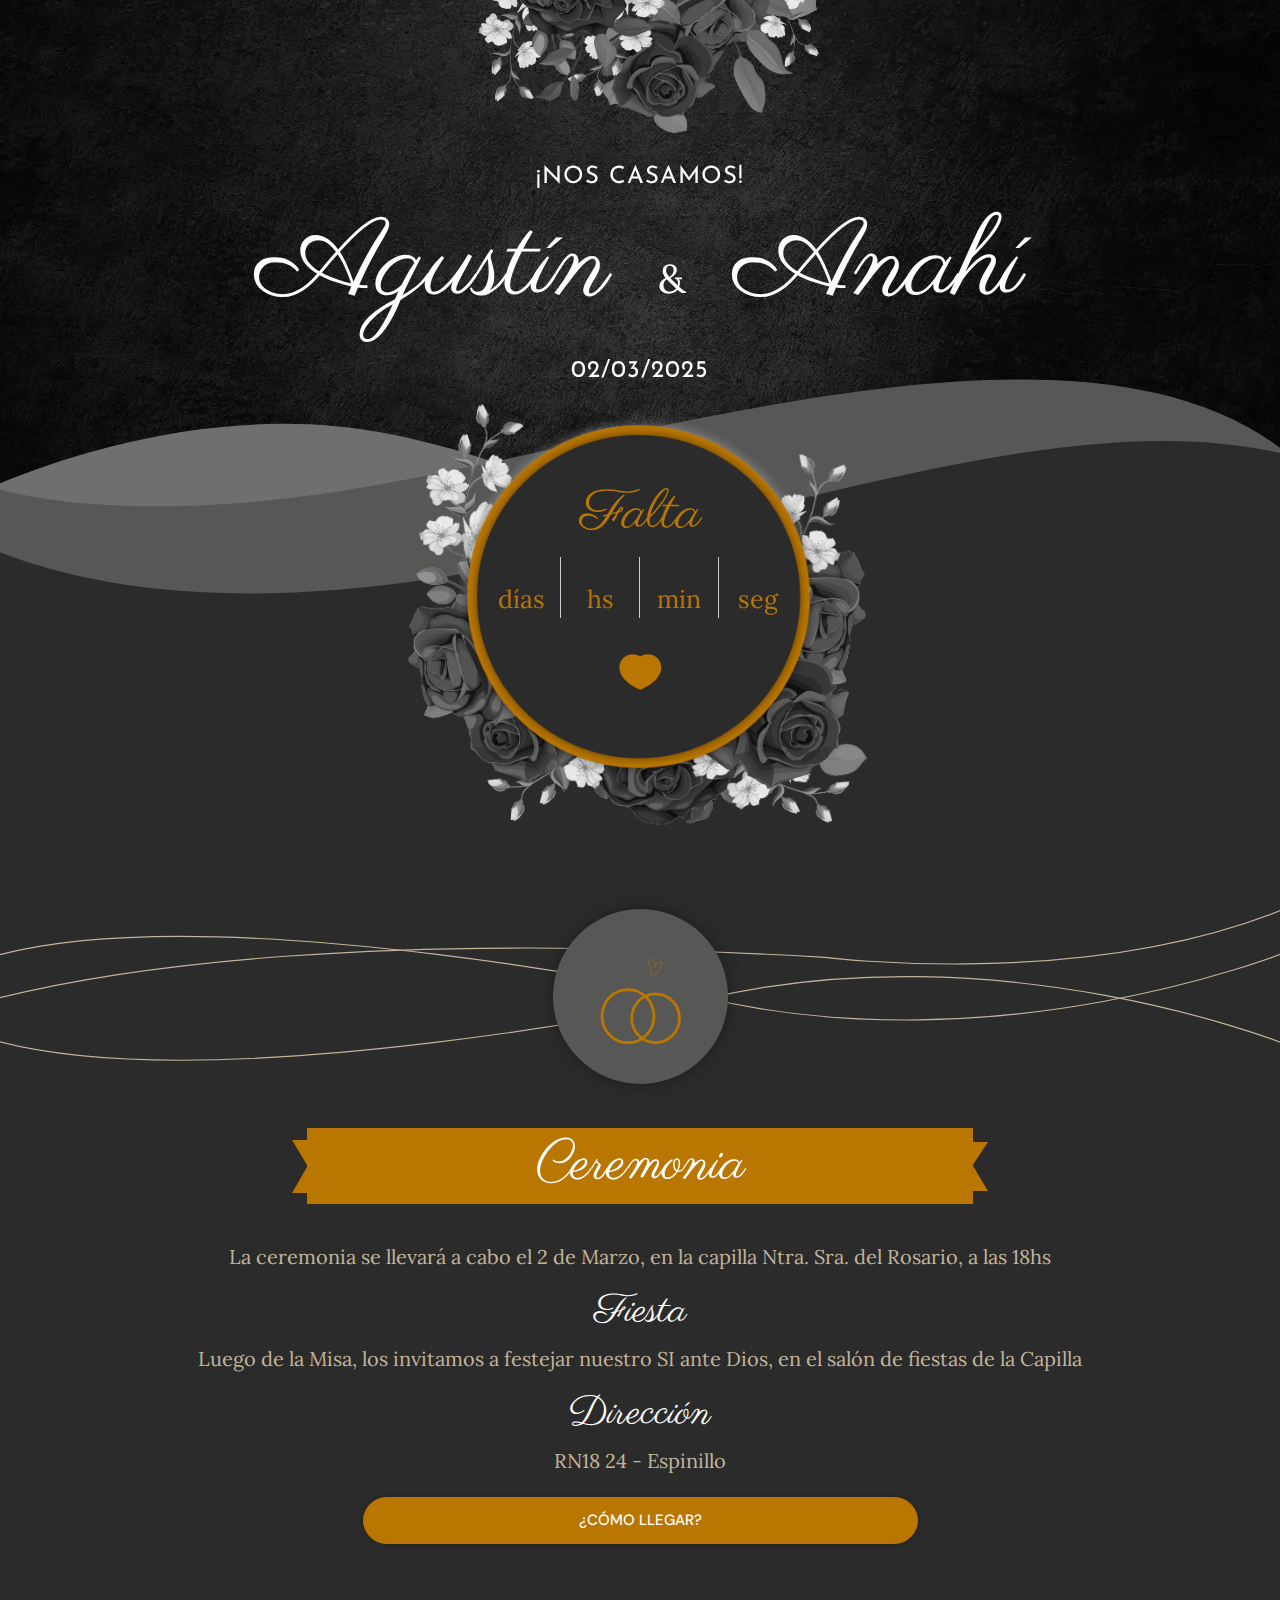
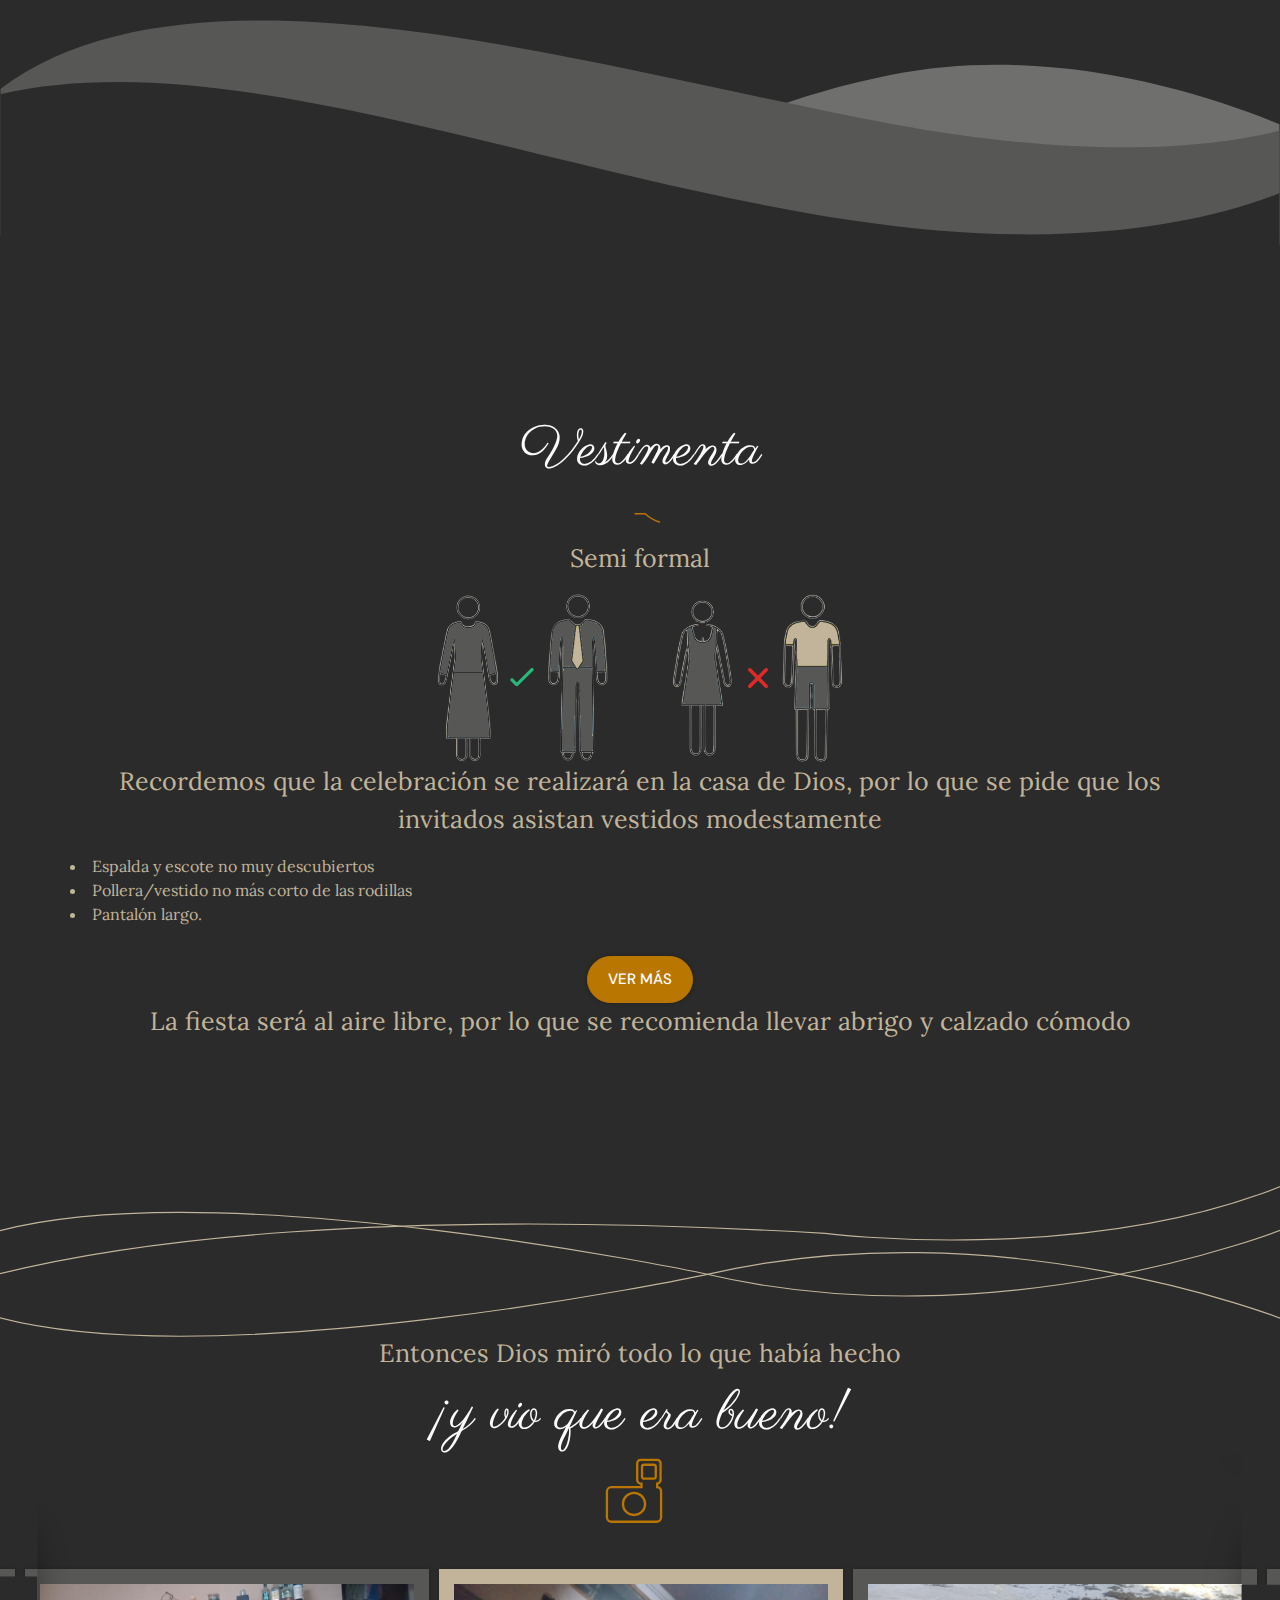
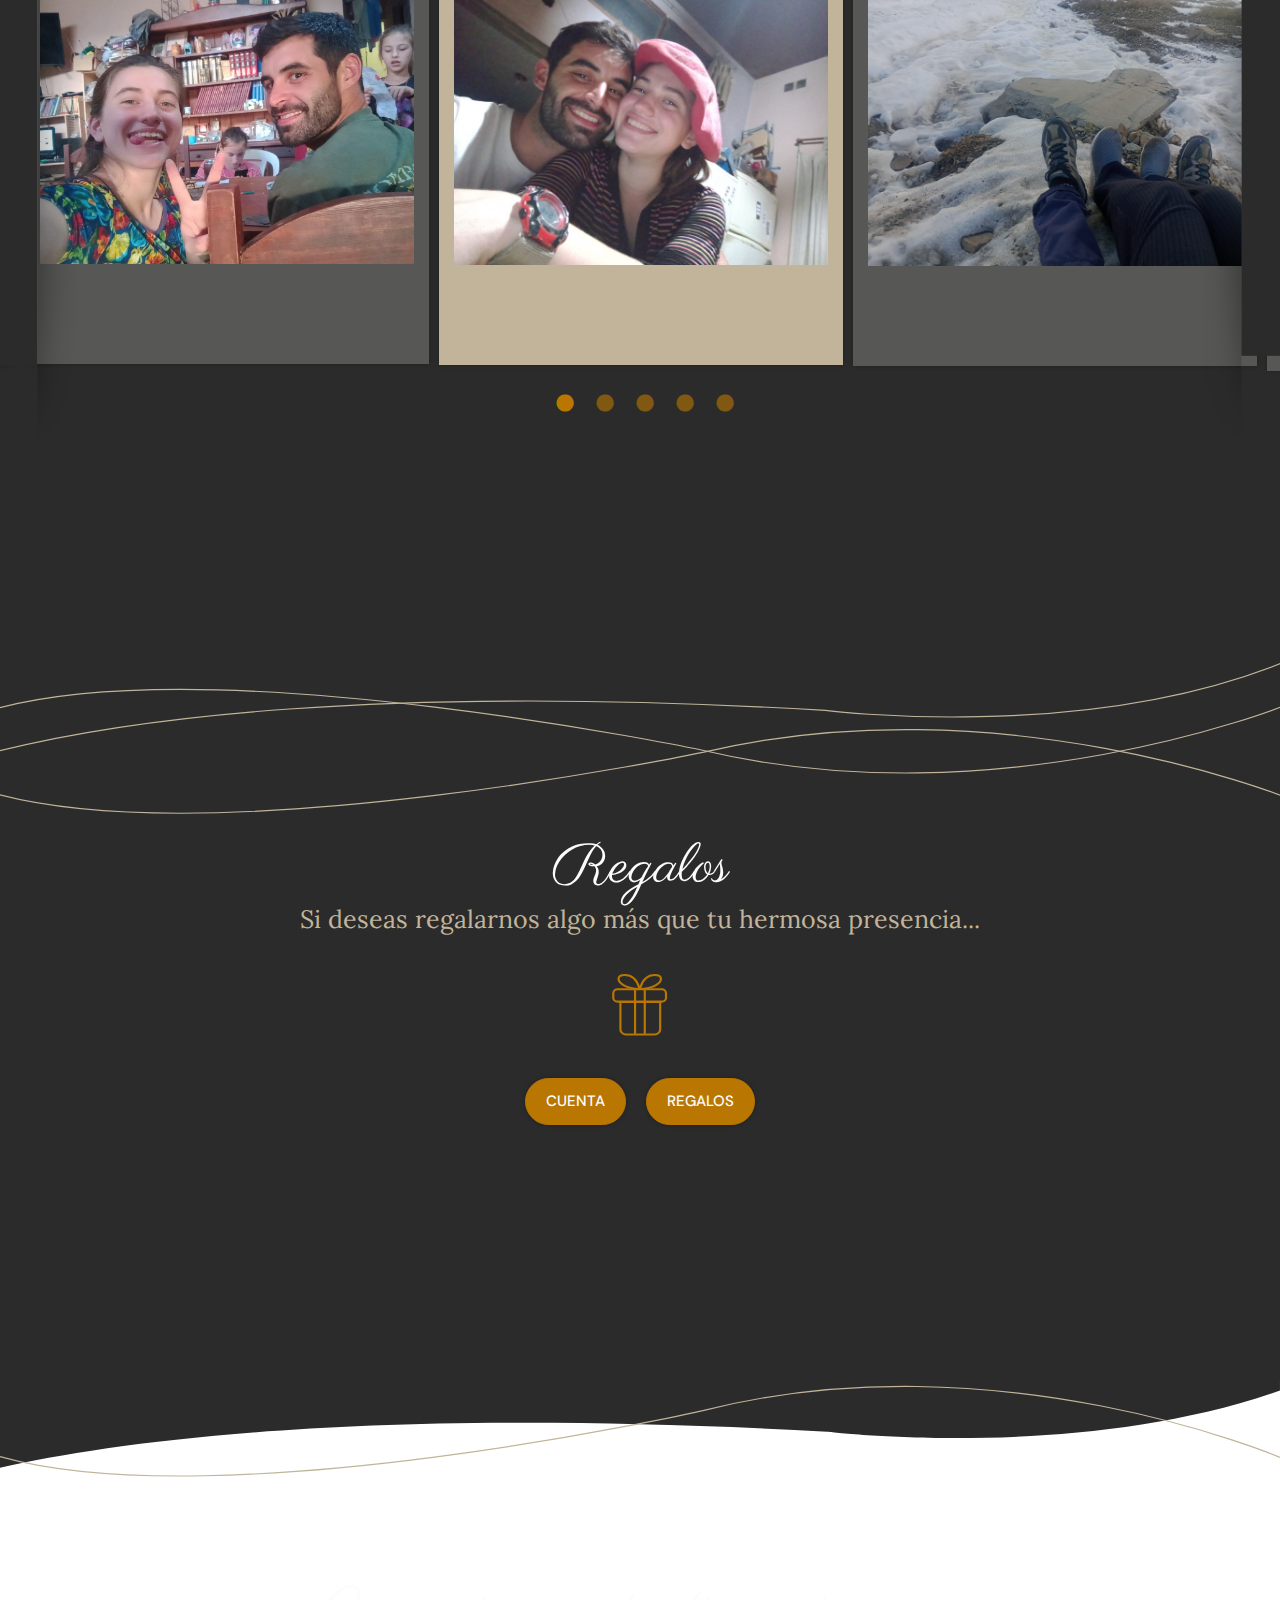
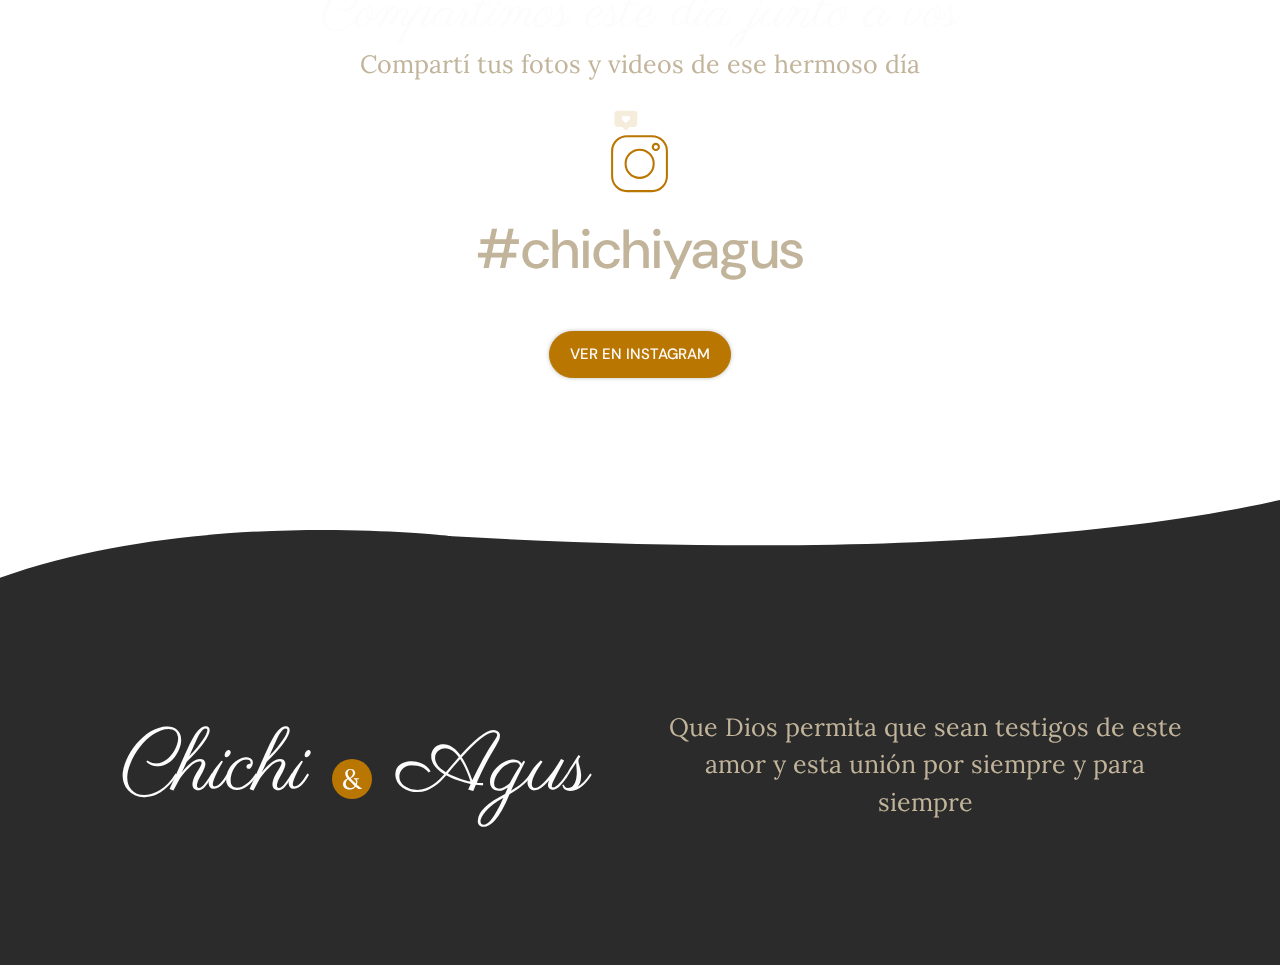
==== commit dae0d524: "asd" ====
--- a/index.html
+++ b/index.html
@@ -5,21 +5,22 @@
 <head>
 
   <!-- Head -->
+  <meta charset="UTF-8">
+
+  <meta name="viewport" content="width=device-width, initial-scale=1.0, maximum-scale=1.0, user-scalable=0">
+
+  <title>Chichi & Agus</title>
+  <meta property="og:description" content="Las mejores cosas de la vida merecen ser compartidas" />
+  <meta name="robots" content="noindex, nofollow" />
+
+
   <meta property="og:image" content="./img/wedding.jpg"/>
-  <meta charset="UTF-8">
-
-  <meta name="viewport" content="width=device-width, initial-scale=1.0, maximum-scale=1.0, user-scalable=0">
-
-  <meta name="twitter:card" content="summary">
-
-  <title>Chichi & Agus</title>
-
   <meta property="og:title" content="Chichi & Agus ¡NOS CASAMOS!" />
-  <meta property="og:description" content="Las mejores cosas de la vida merecen ser compartidas" />
   <!-- URL de tu sitio web -->
   <meta property="og:url" content="https://tusitio.com" />
   <meta property="og:type" content="website" />
-
+  
+  <meta name="twitter:card" content="summary">
 
 
   <!-- Listado de css con version dinamica segun modificacion de archivo -->
@@ -65,13 +66,31 @@
   <link rel="apple-touch-icon" href="img/favicon-57.png">
   <link rel="apple-touch-icon" sizes="114x114"
     href="img/favicon-114.png">
- 
+  <link rel="apple-touch-icon" sizes="72x72"
+    href="https://www.fixdate.io/modelo-invitacion/79/img/faviconit/favicon-72.png">
+  <link rel="apple-touch-icon" sizes="144x144"
+    href="https://www.fixdate.io/modelo-invitacion/79/img/faviconit/favicon-144.png">
+  <link rel="apple-touch-icon" sizes="60x60"
+    href="https://www.fixdate.io/modelo-invitacion/79/img/faviconit/favicon-60.png">
+  <link rel="apple-touch-icon" sizes="120x120"
+    href="https://www.fixdate.io/modelo-invitacion/79/img/faviconit/favicon-120.png">
+  <link rel="apple-touch-icon" sizes="76x76"
+    href="https://www.fixdate.io/modelo-invitacion/79/img/faviconit/favicon-76.png">
+  <link rel="apple-touch-icon" sizes="152x152"
+    href="https://www.fixdate.io/modelo-invitacion/79/img/faviconit/favicon-152.png">
+  <link rel="apple-touch-icon" sizes="180x180"
+    href="https://www.fixdate.io/modelo-invitacion/79/img/faviconit/favicon-180.png">
+  <meta name="msapplication-TileColor" content="#FFFFFF">
+  <meta name="msapplication-TileImage"
+    content="https://www.fixdate.io/modelo-invitacion/79/img/faviconit/favicon-144.png">
+  <meta name="msapplication-config"
+    content="https://www.fixdate.io/modelo-invitacion/79/img/faviconit/browserconfig.xml">
 </head>
 
 <body>
 
 
-<img src="./img/wedding.jpg" alt="" style="display: none;">
+
   <!-- Loader -->
   <!-- START PRELOADER AREA-->
   <div class="preloader-area">
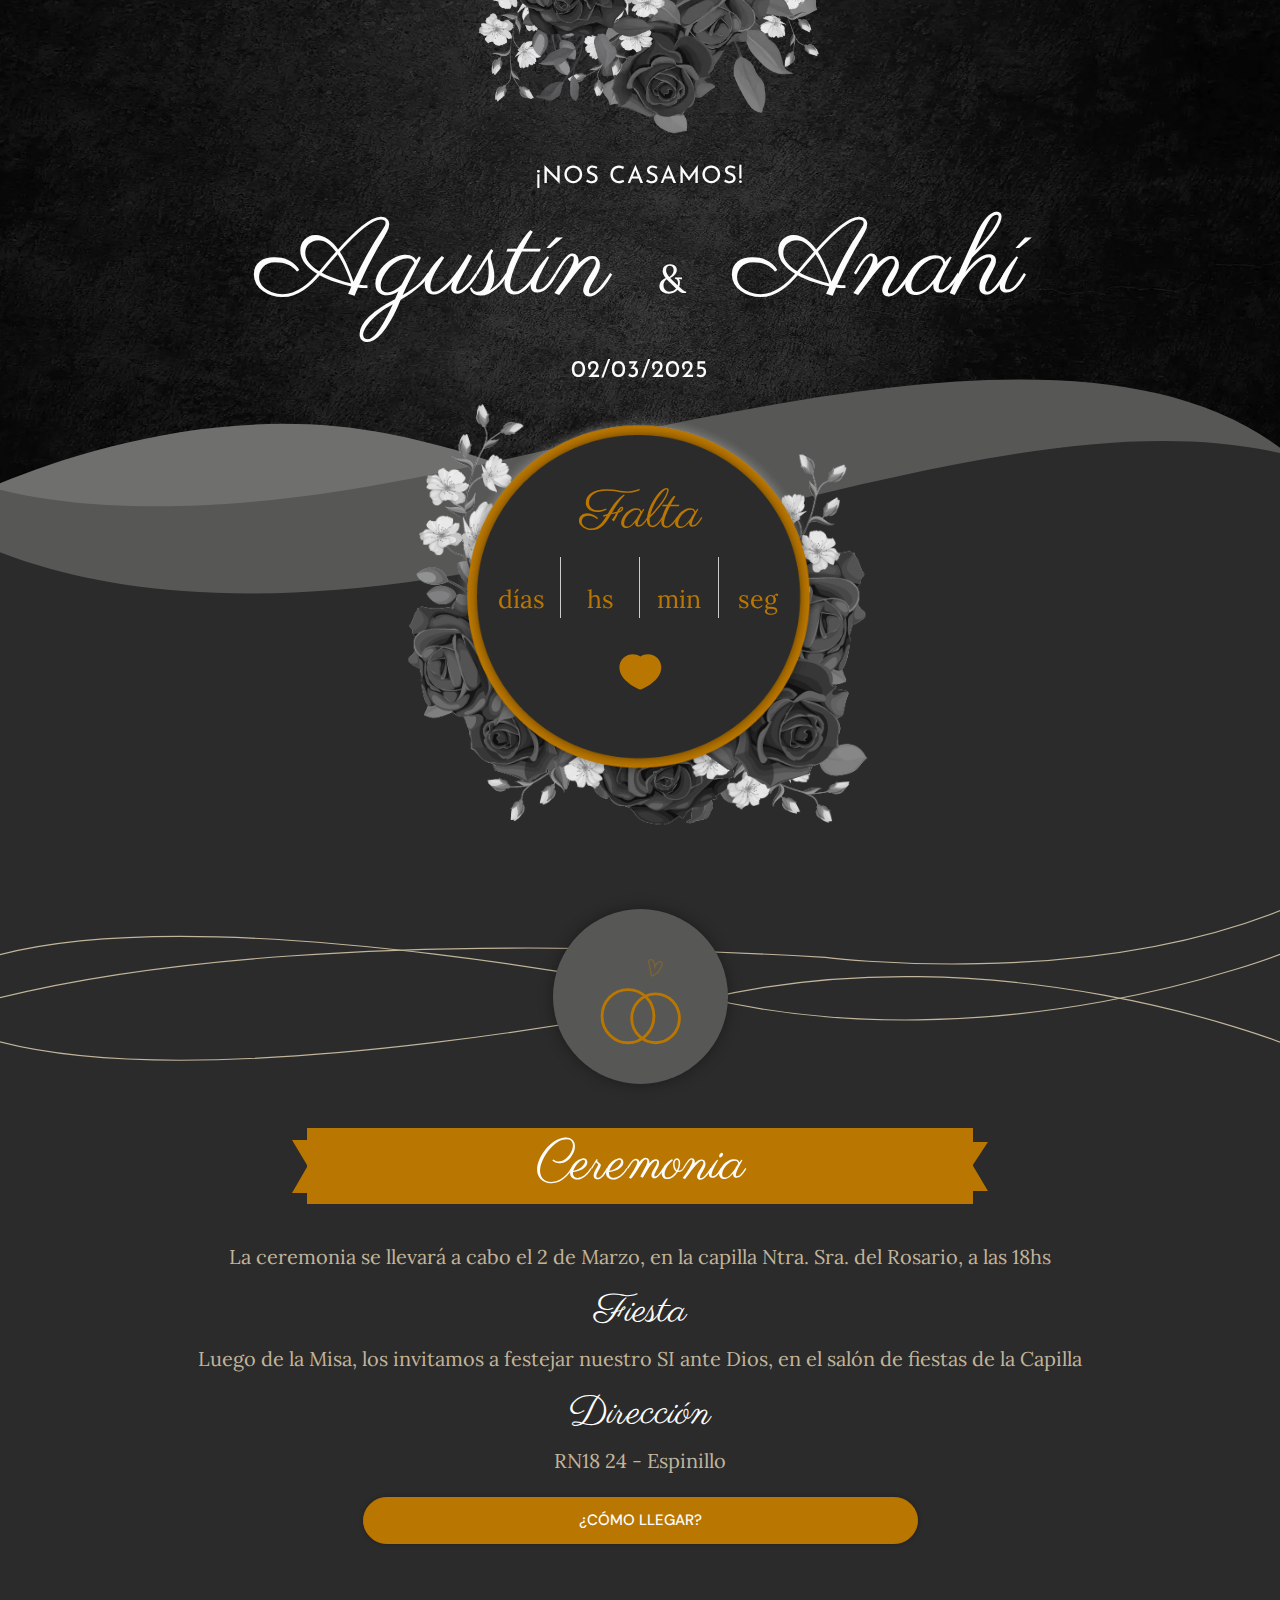
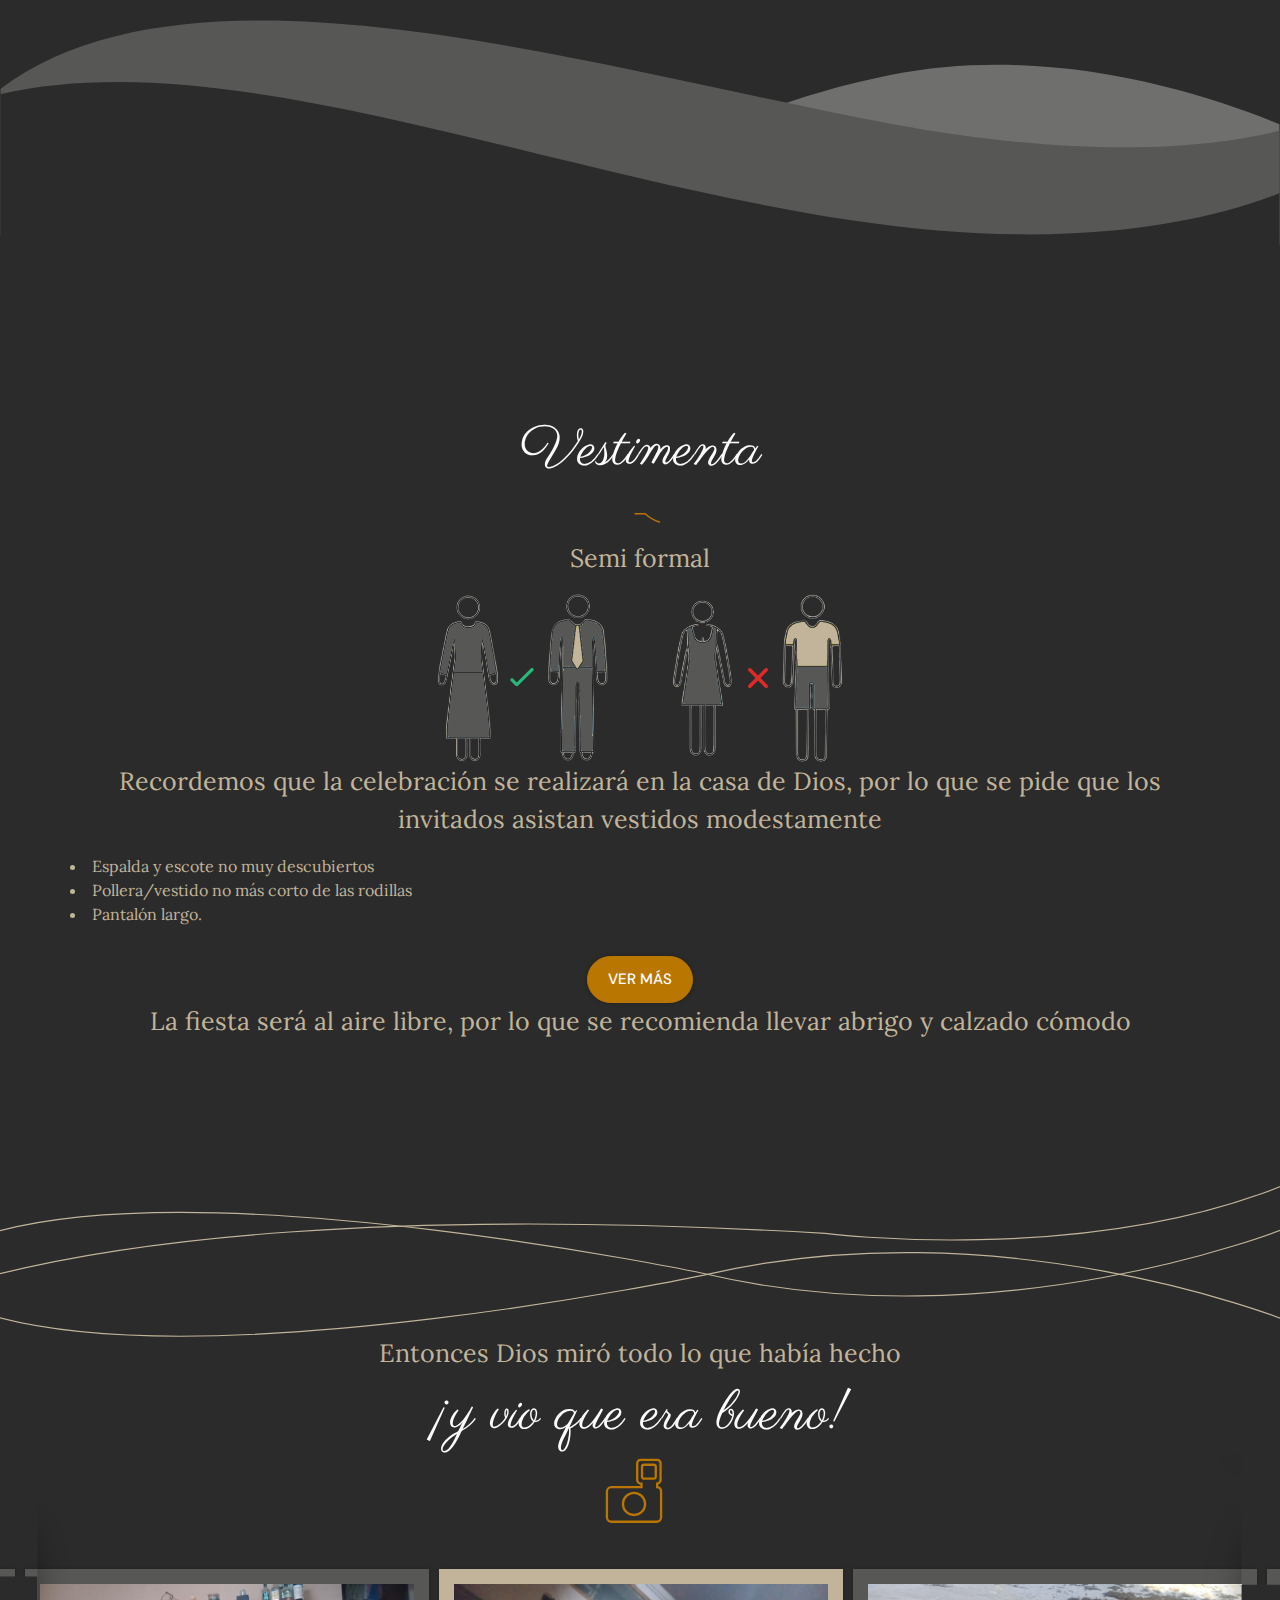
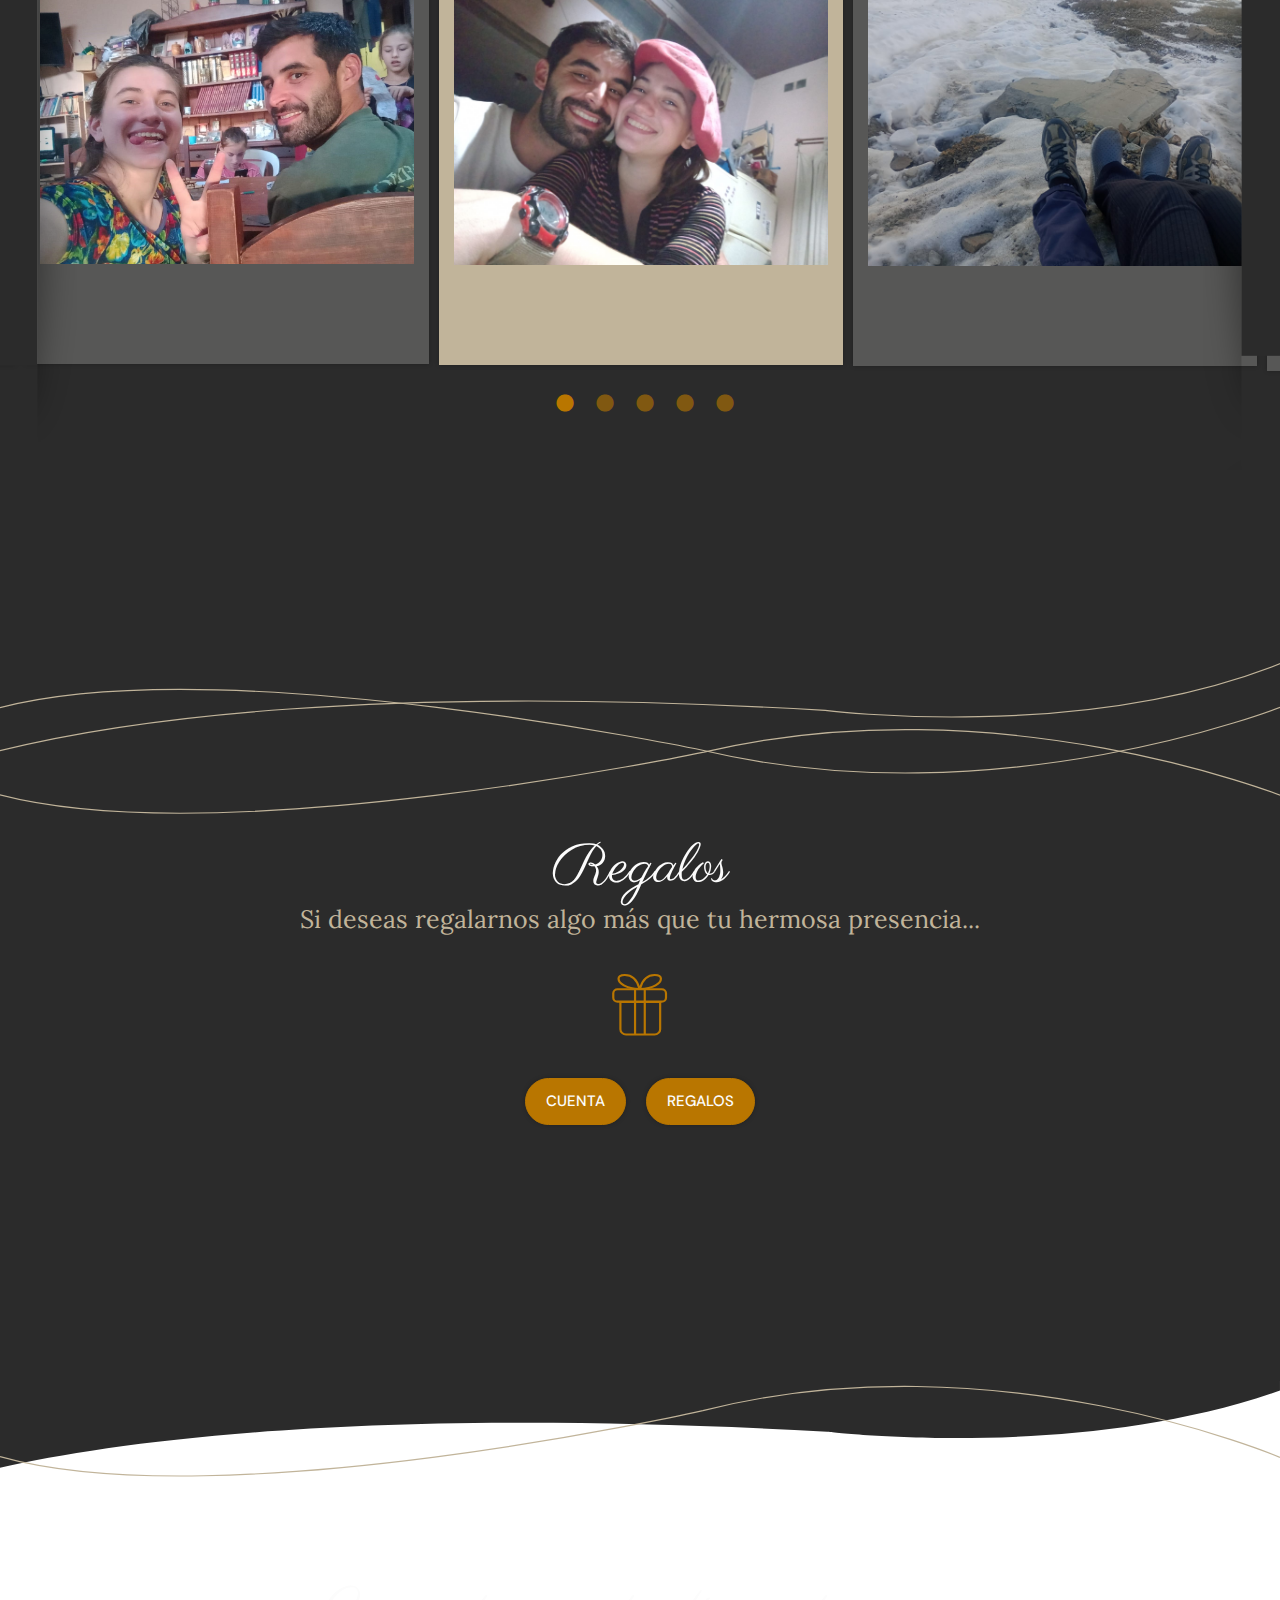
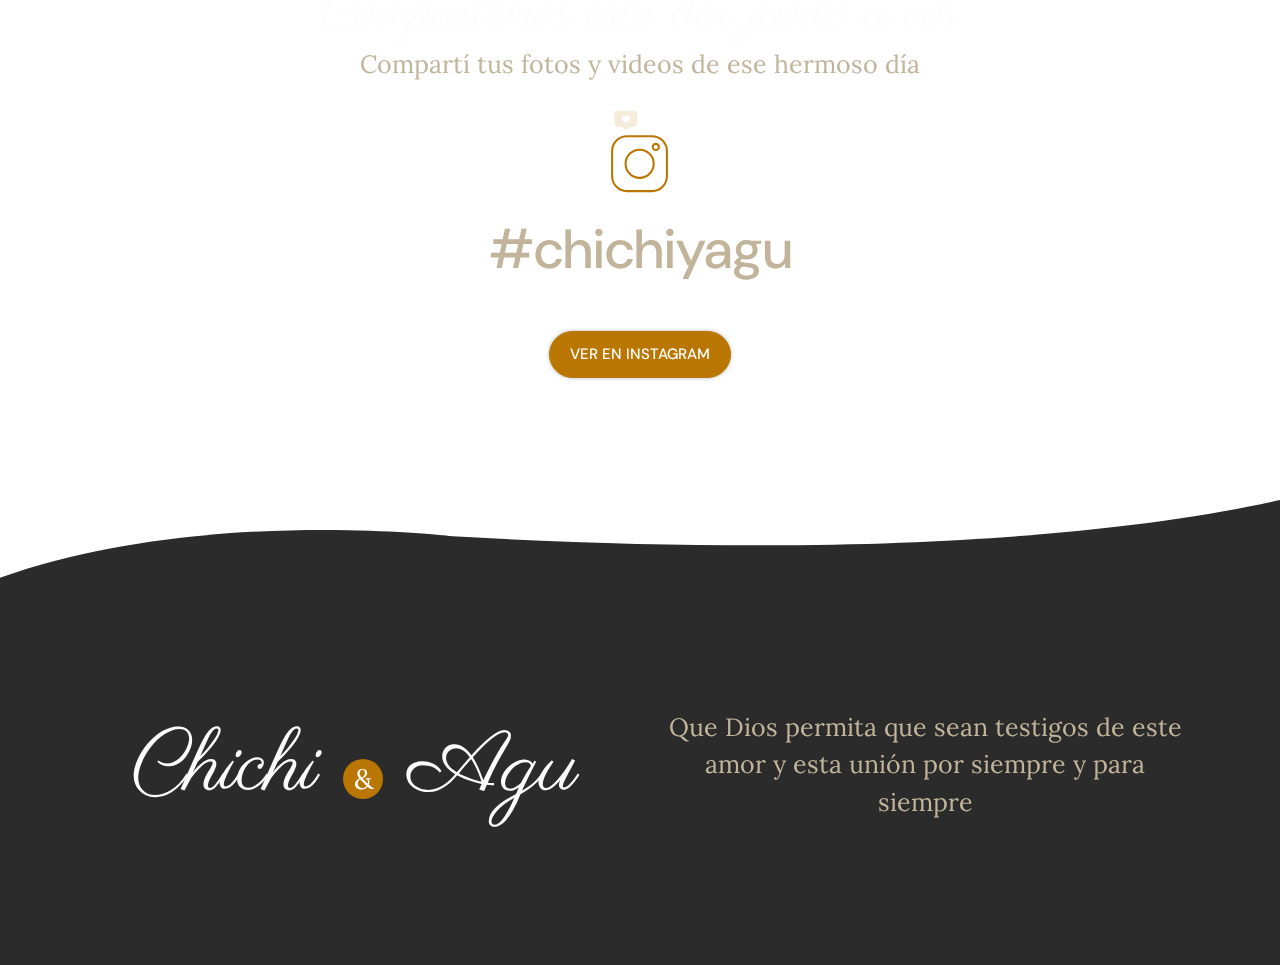
==== commit 488c9b54: "asdas" ====
--- a/index.html
+++ b/index.html
@@ -9,13 +9,16 @@
 
   <meta name="viewport" content="width=device-width, initial-scale=1.0, maximum-scale=1.0, user-scalable=0">
 
-  <title>Chichi & Agus</title>
-  <meta property="og:description" content="Las mejores cosas de la vida merecen ser compartidas" />
+  <title>Chichi & Agu</title>
+  <meta property="og:description" content="Todo lo hizo hermoso en su tiempo" />
   <meta name="robots" content="noindex, nofollow" />
 
 
-  <meta property="og:image" content="./img/wedding.jpg"/>
-  <meta property="og:title" content="Chichi & Agus ¡NOS CASAMOS!" />
+  <meta property="og:image" content="https://chichiyagu.github.io/boda/img/foto6.jpg"/>
+  <meta property="og:image:type" content="image/jpg" /> 
+  <meta property="og:image:width" content="200" /> 
+  <meta property="og:image:height" content="200" />
+  <meta property="og:title" content="Chichi & Agu ¡NOS CASAMOS!" />
   <!-- URL de tu sitio web -->
   <meta property="og:url" content="https://tusitio.com" />
   <meta property="og:type" content="website" />
@@ -646,7 +649,7 @@
 
         <div class="w-100">
 
-          <a target="_blank" href="https://www.instagram.com/" class="hashtag">#chichiyagus</a>
+          <a target="_blank" href="https://www.instagram.com/" class="hashtag">#chichiyagu</a>
 
         </div>
 
@@ -666,7 +669,7 @@
         <div class="col-md-6 col-nombres-footer d-flex justify-content-end align-items-center">
           <h4>
             Chichi <span>&</span>
-            Agus </h4>
+            Agu </h4>
             
         </div>
 
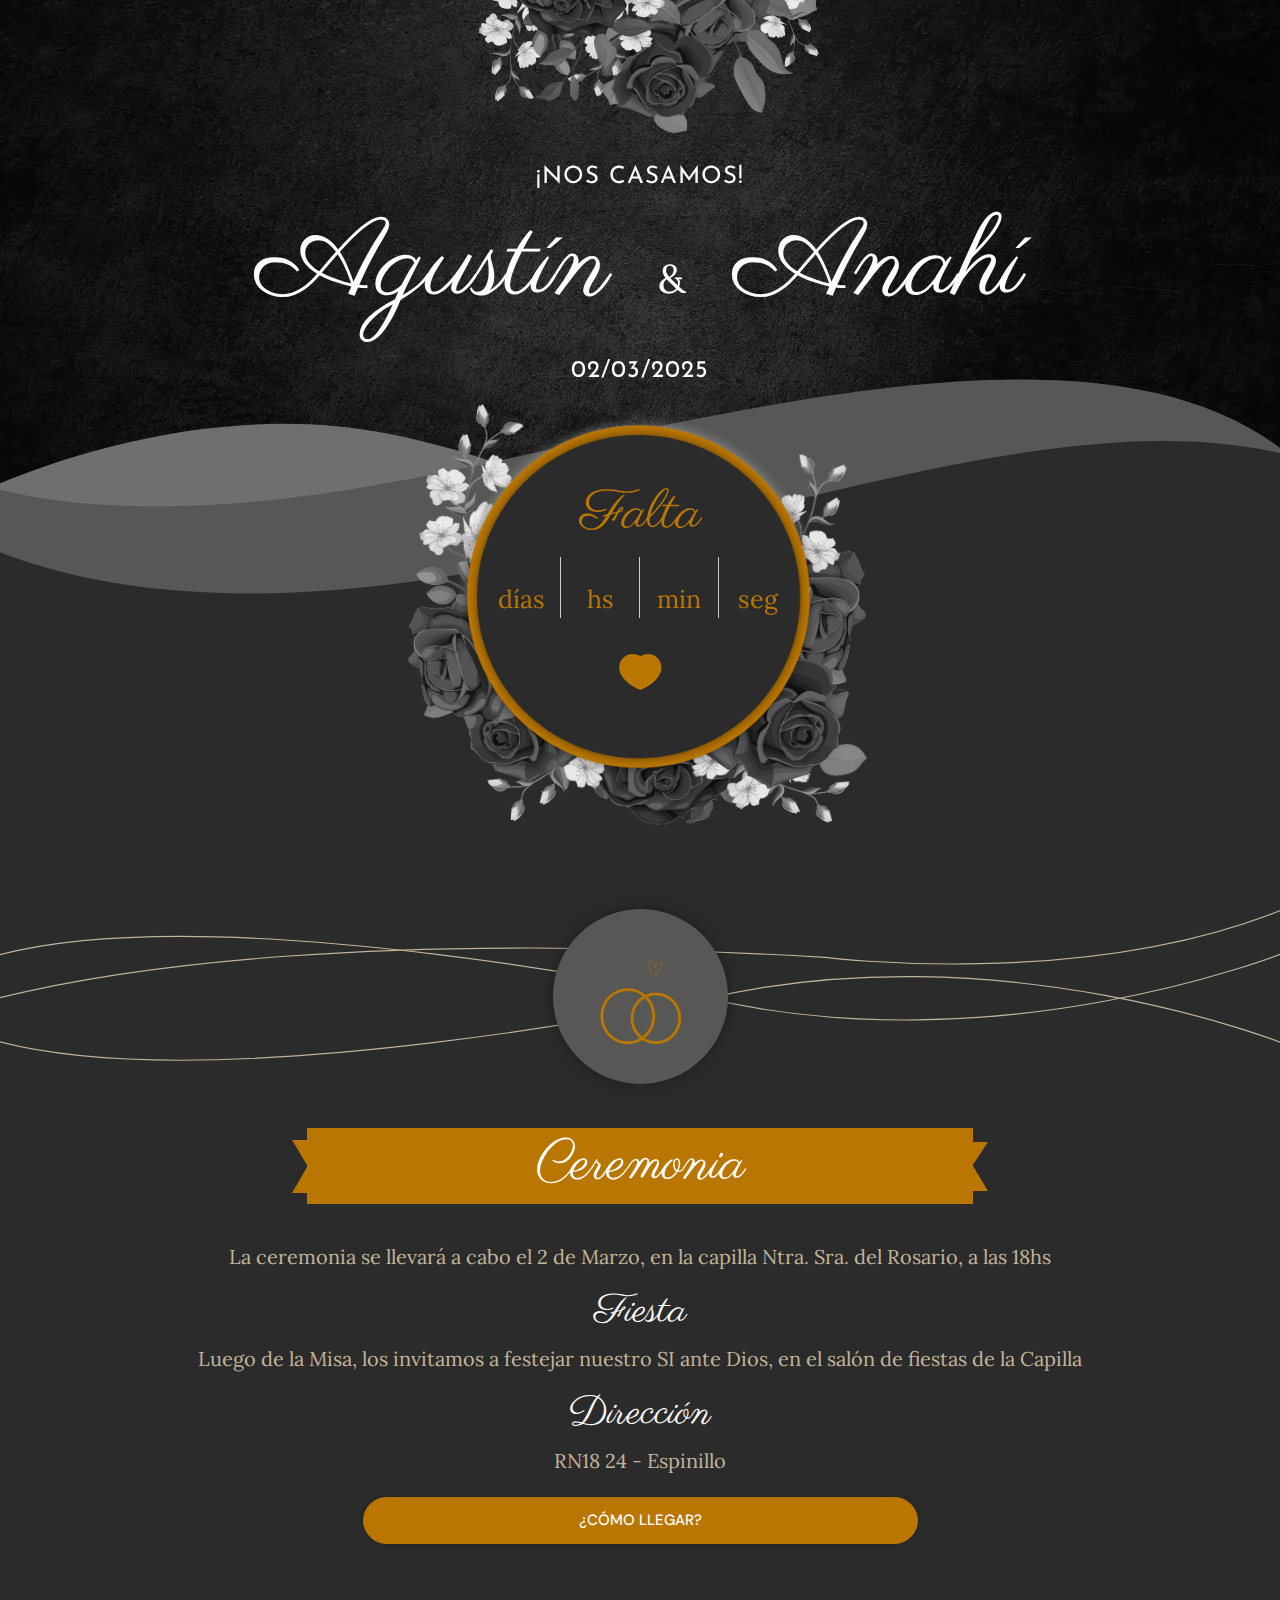
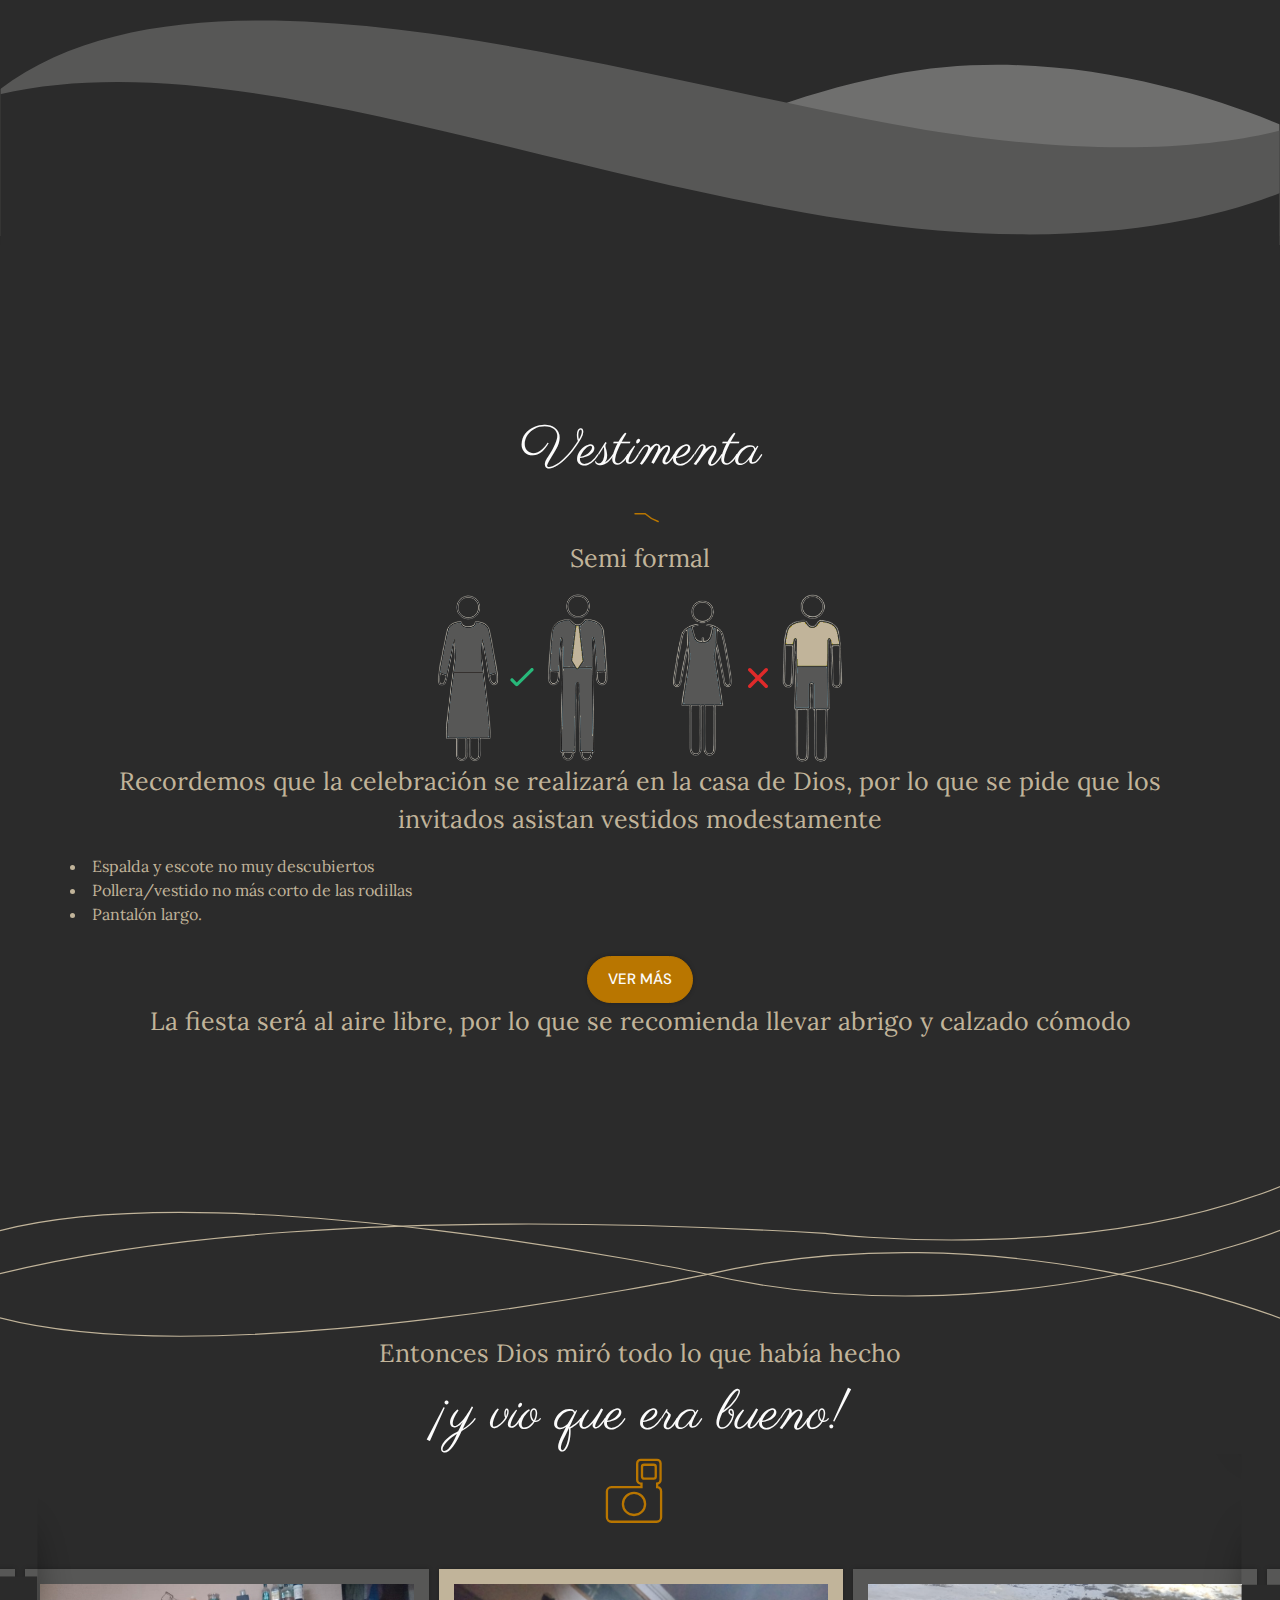
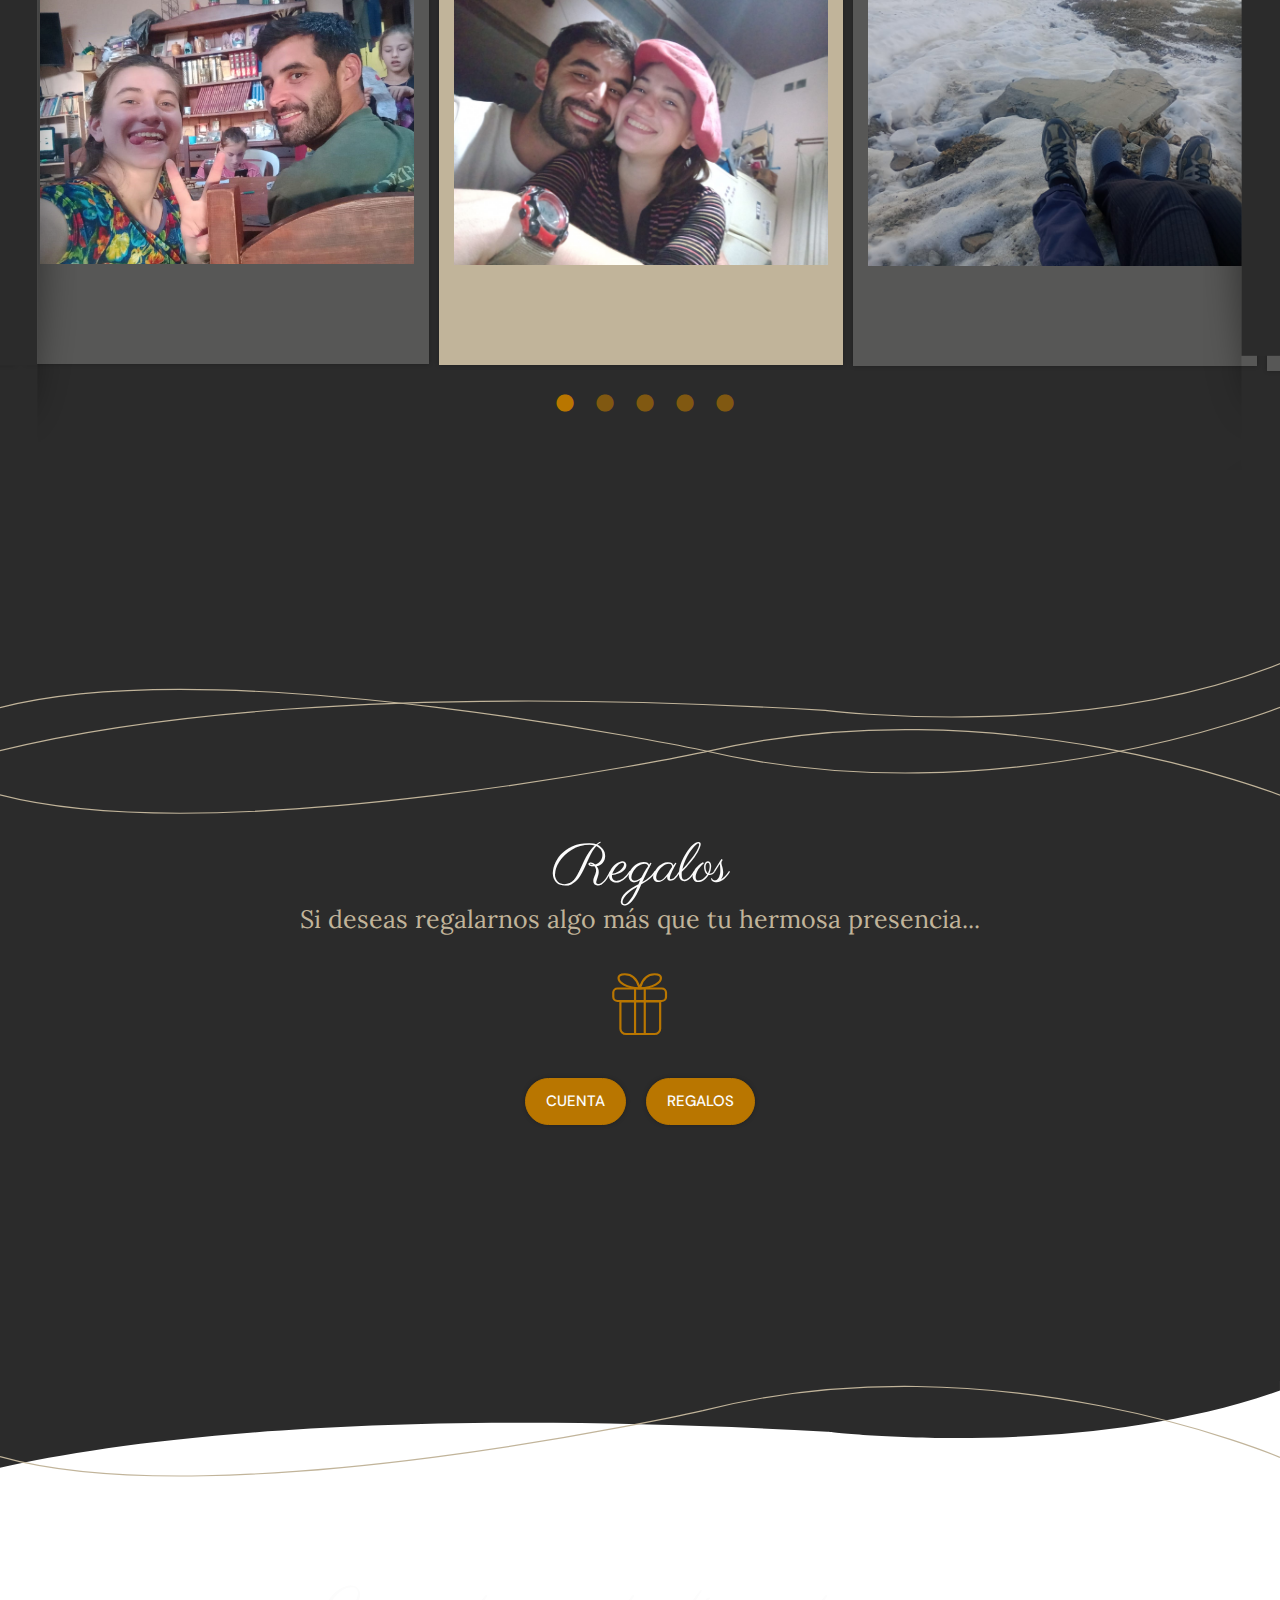
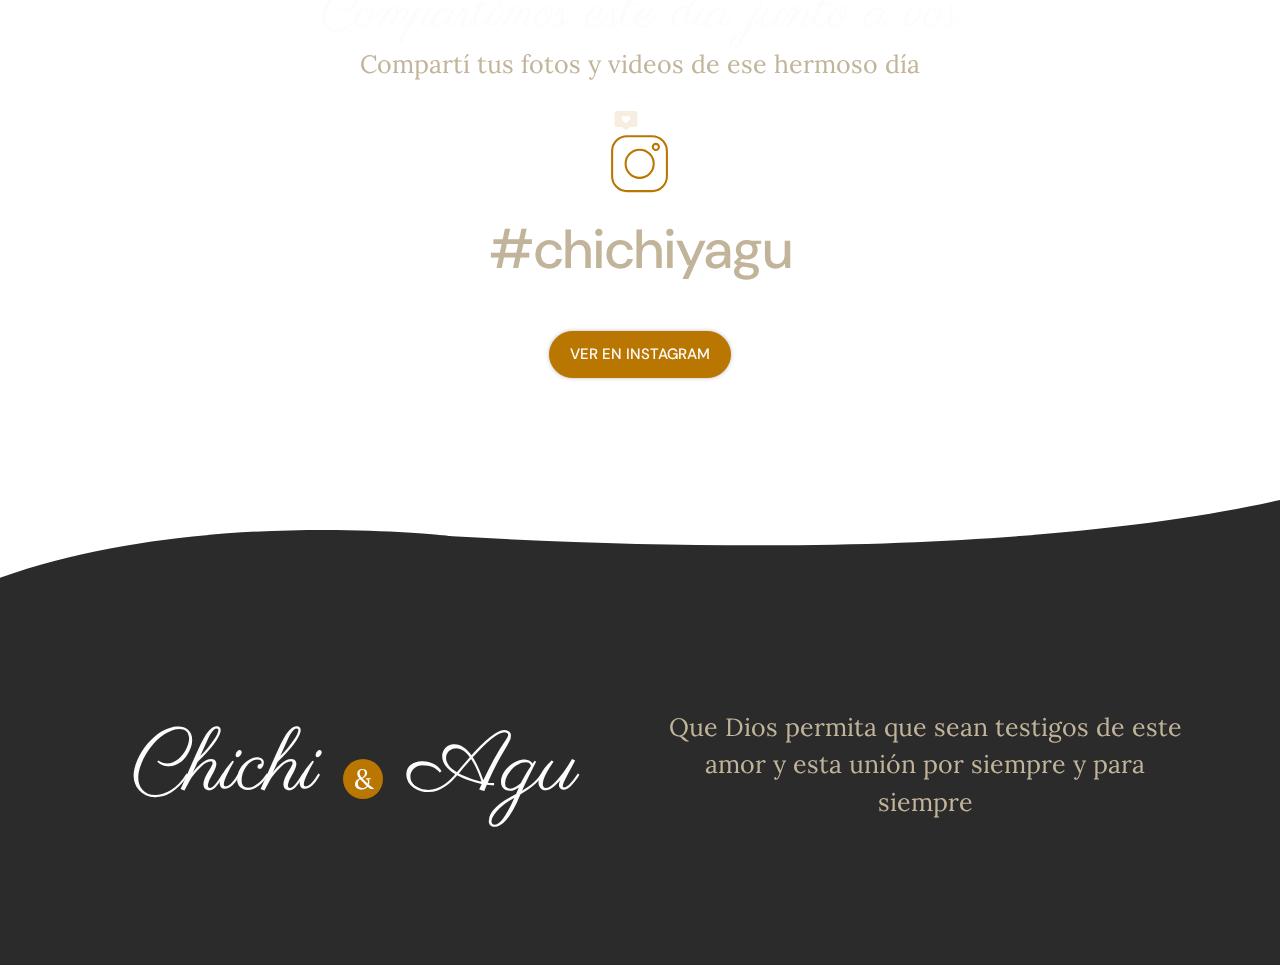
==== commit b39f5d0e: "regalos" ====
--- a/index.html
+++ b/index.html
@@ -14,13 +14,13 @@
   <meta name="robots" content="noindex, nofollow" />
 
 
-  <meta property="og:image" content="https://chichiyagu.github.io/boda/img/foto6.jpg"/>
+  <meta property="og:image" content="https://chichiyagu.github.io/boda/img/foto6-original.jpg"/>
   <meta property="og:image:type" content="image/jpg" /> 
   <meta property="og:image:width" content="200" /> 
   <meta property="og:image:height" content="200" />
   <meta property="og:title" content="Chichi & Agu ¡NOS CASAMOS!" />
   <!-- URL de tu sitio web -->
-  <meta property="og:url" content="https://tusitio.com" />
+  <meta property="og:url" content="https://chichiyagu.com" />
   <meta property="og:type" content="website" />
   
   <meta name="twitter:card" content="summary">
@@ -941,7 +941,7 @@
   <!-- Modal regalos-->
   <div id="modalRegalos" class="modal modal-card fade" tabindex="-1">
     <div class="modal-dialog modal-md modal-dialog-centered" style="min-height: 120%!important;">
-      <div class="modal-content">
+      <div class="modal-content" style="top: 40px;">
 
         <div class="img-top-modal d-flex justify-content-center align-items-start">
 
